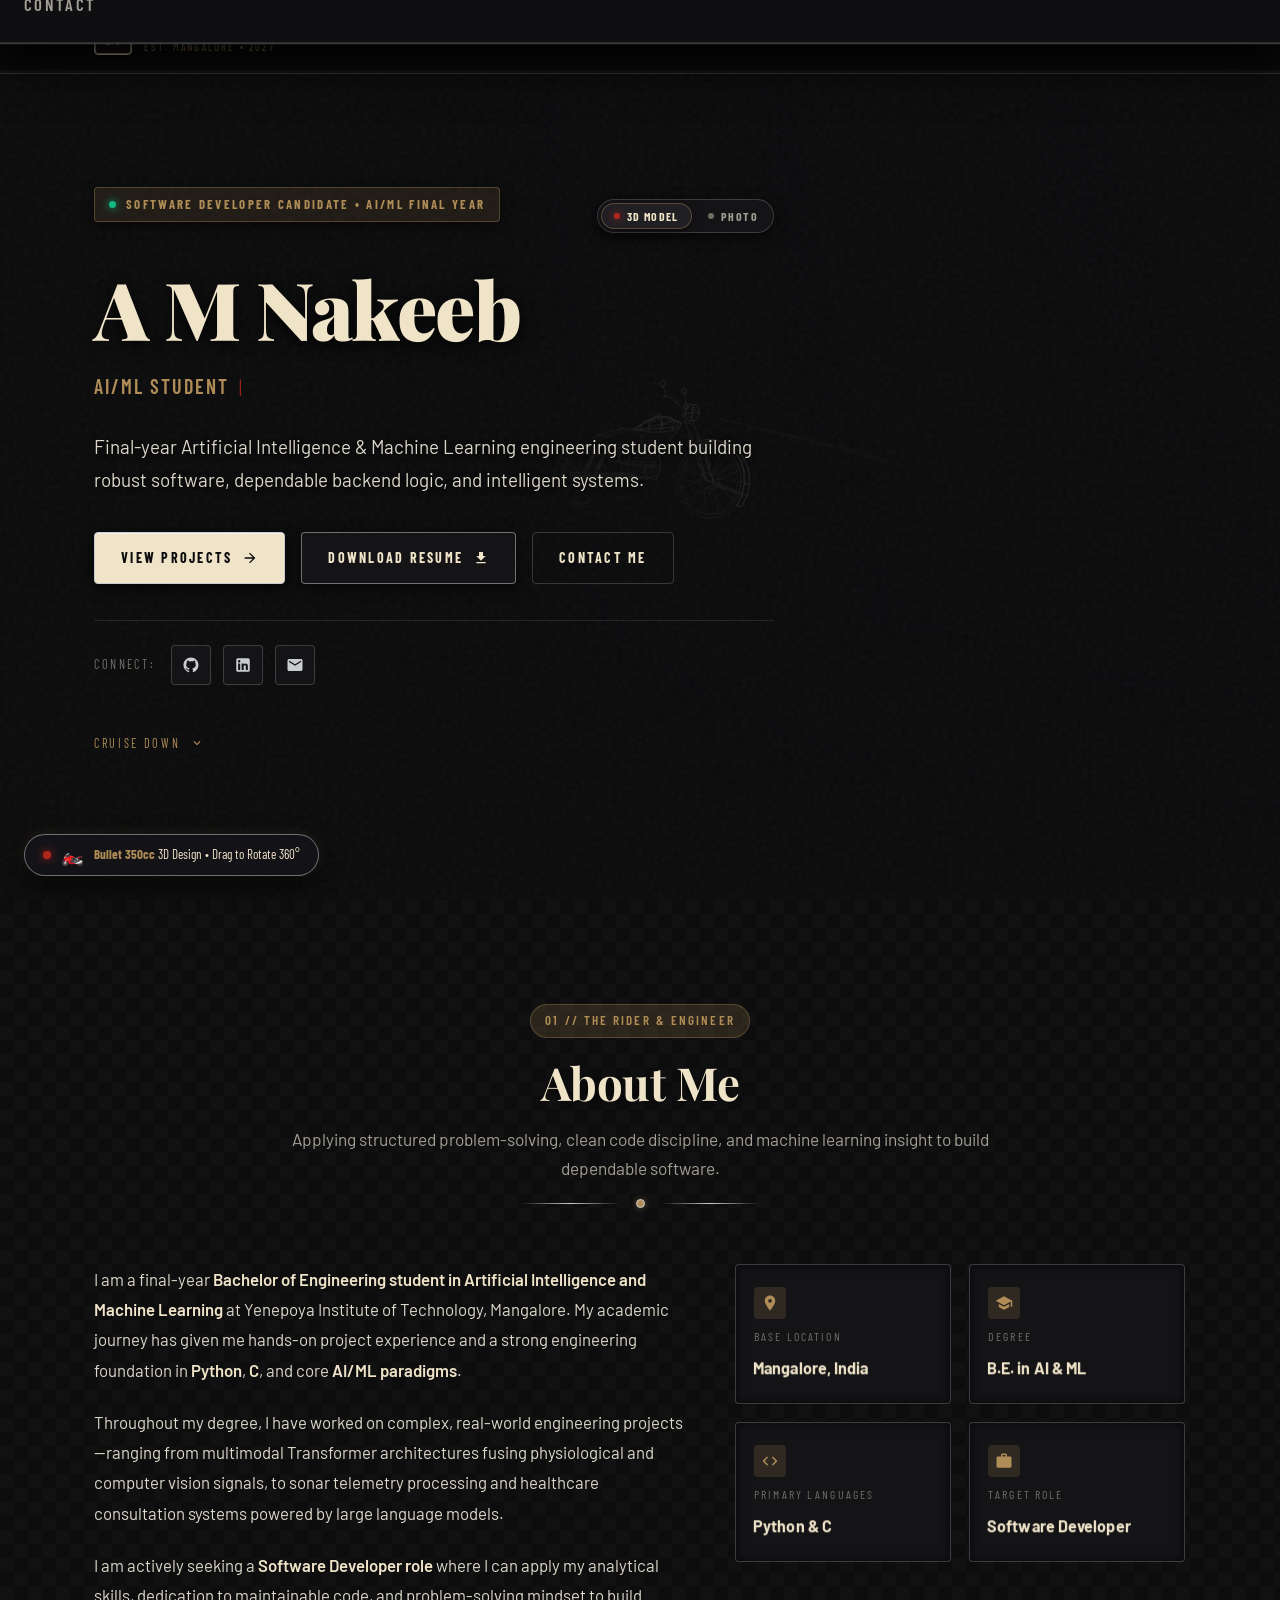
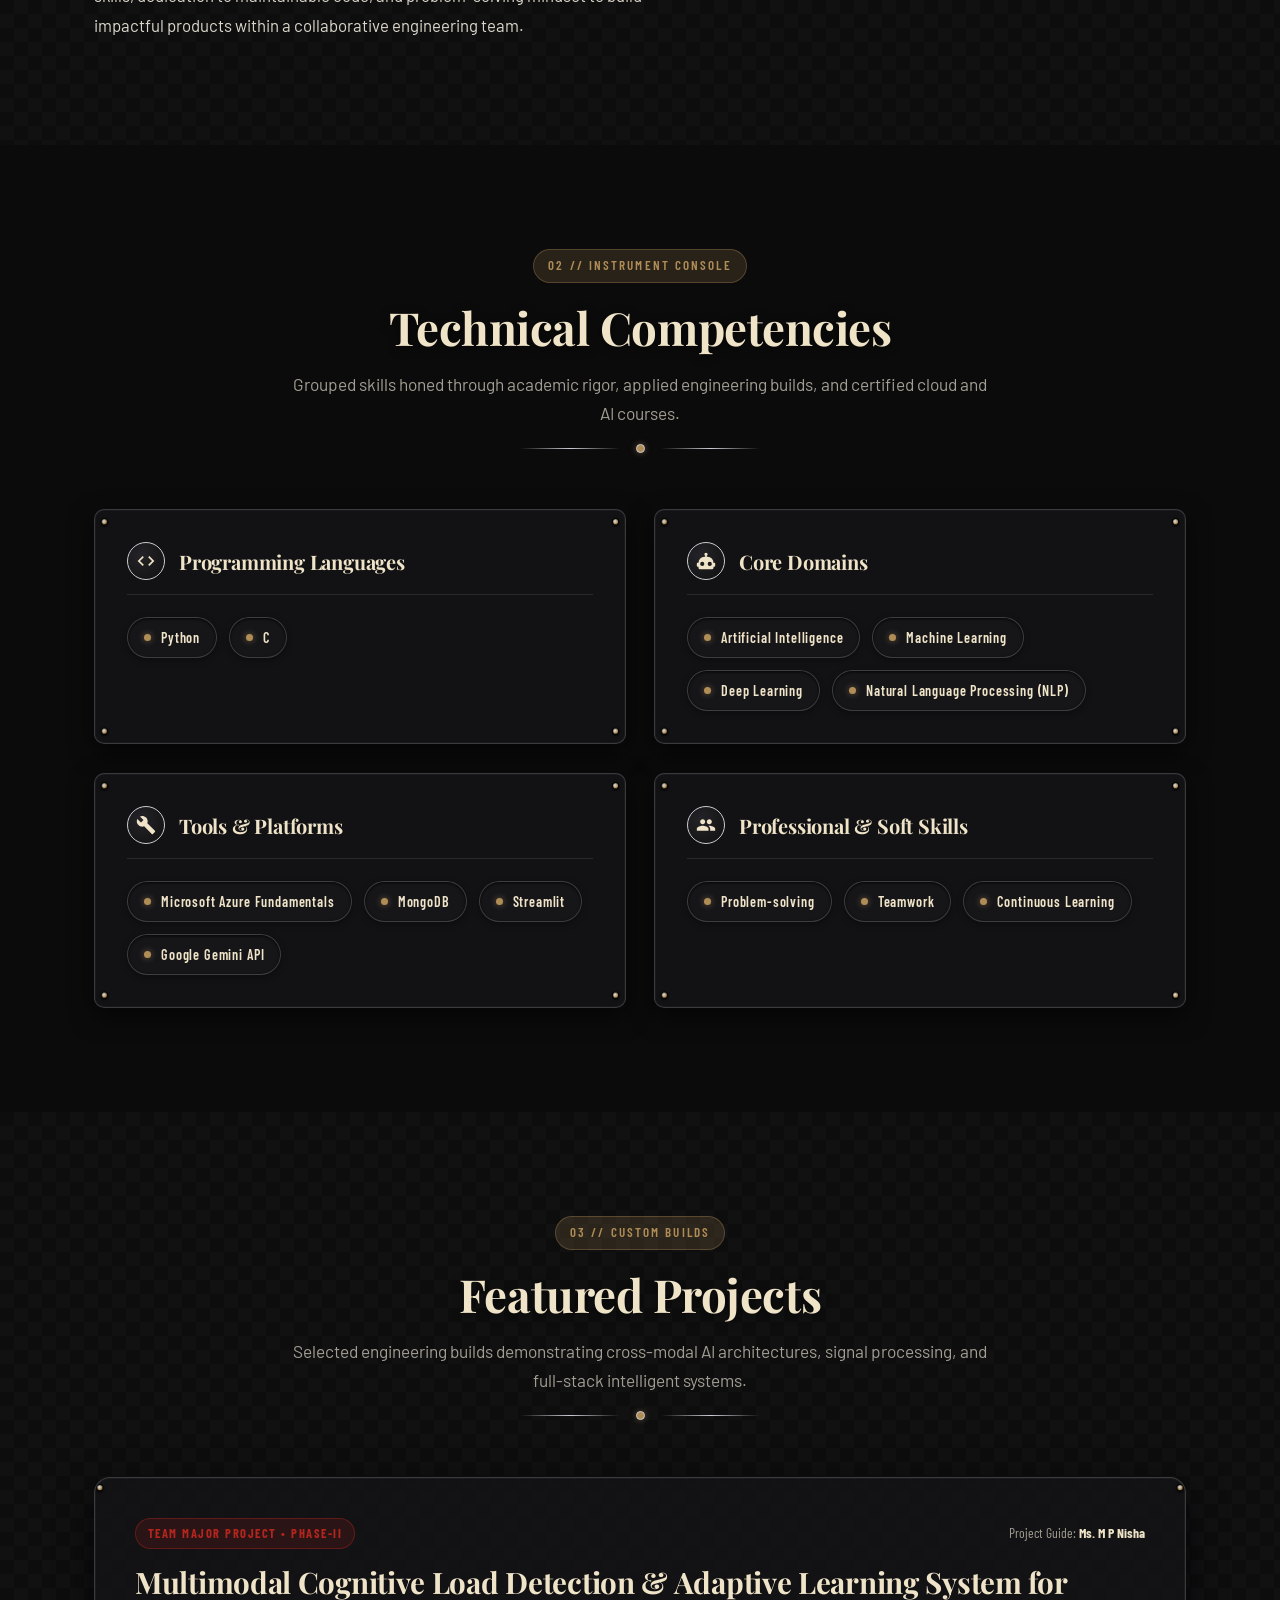
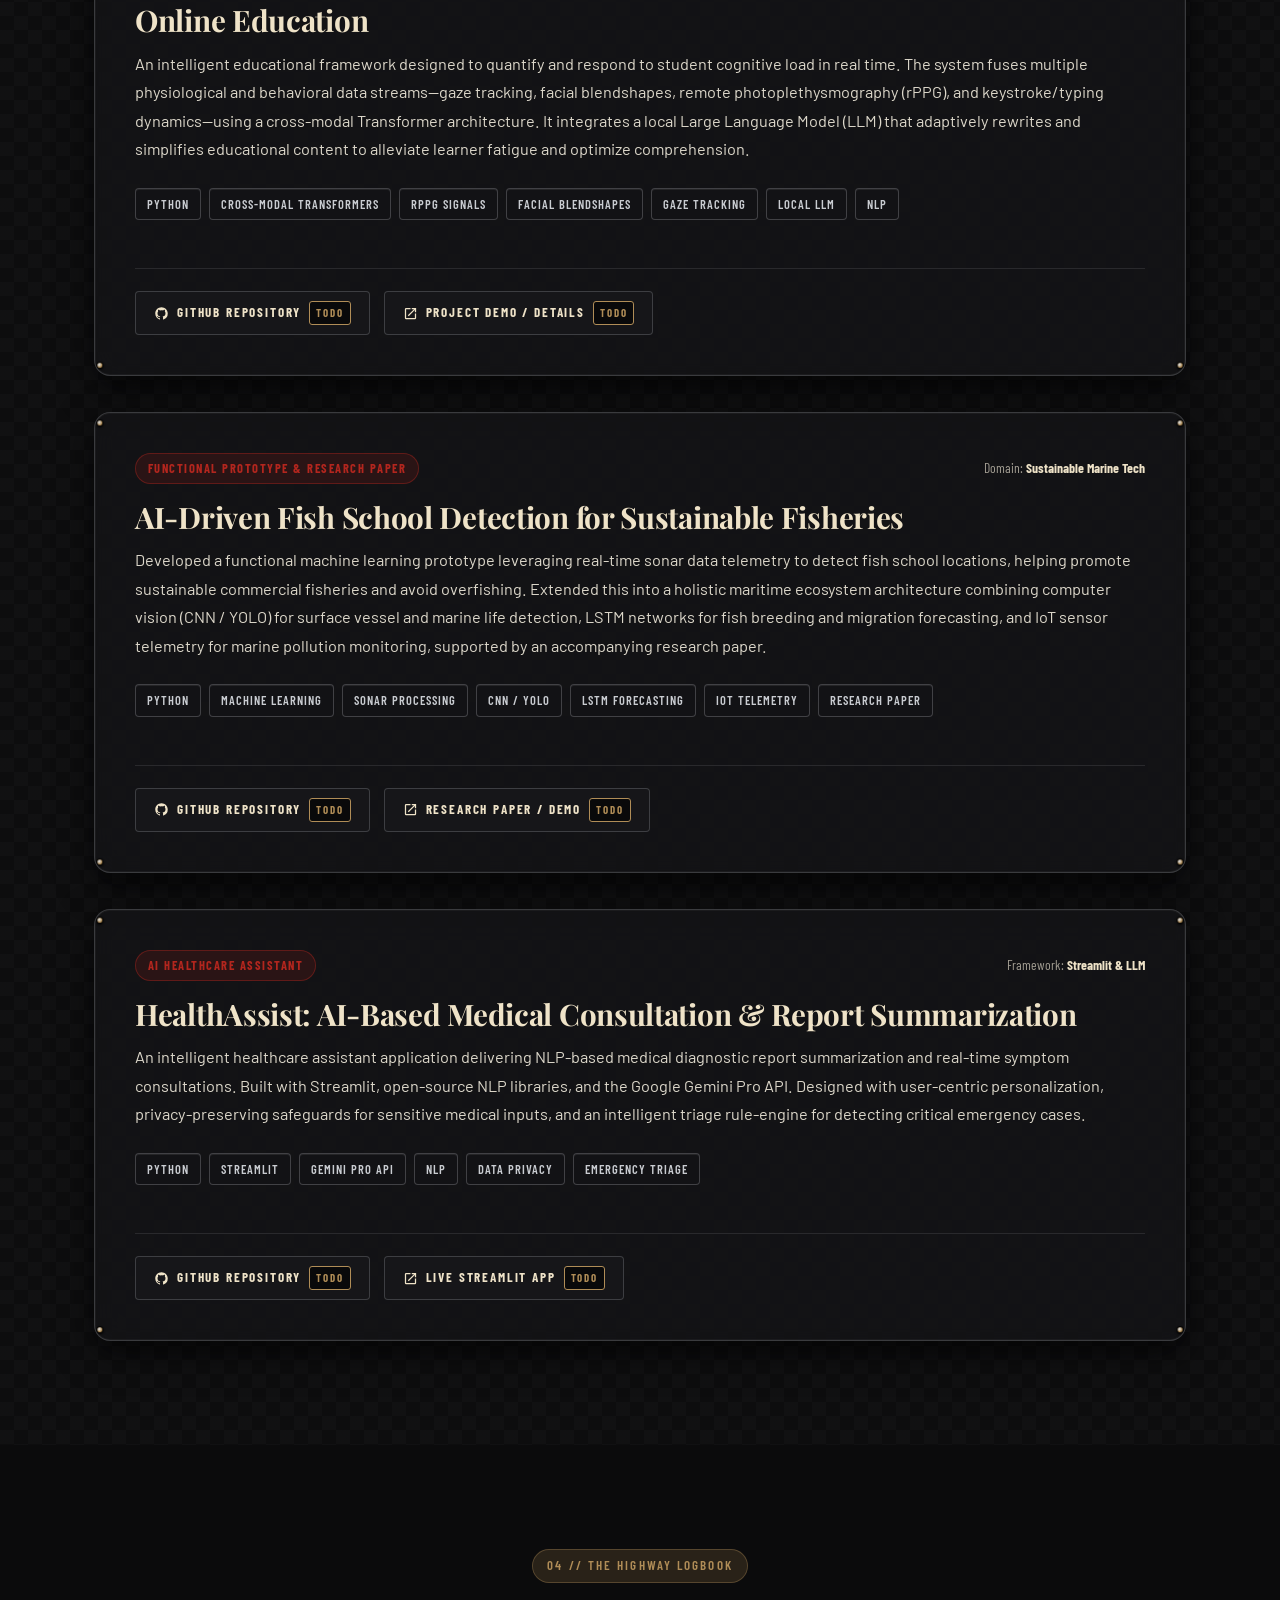
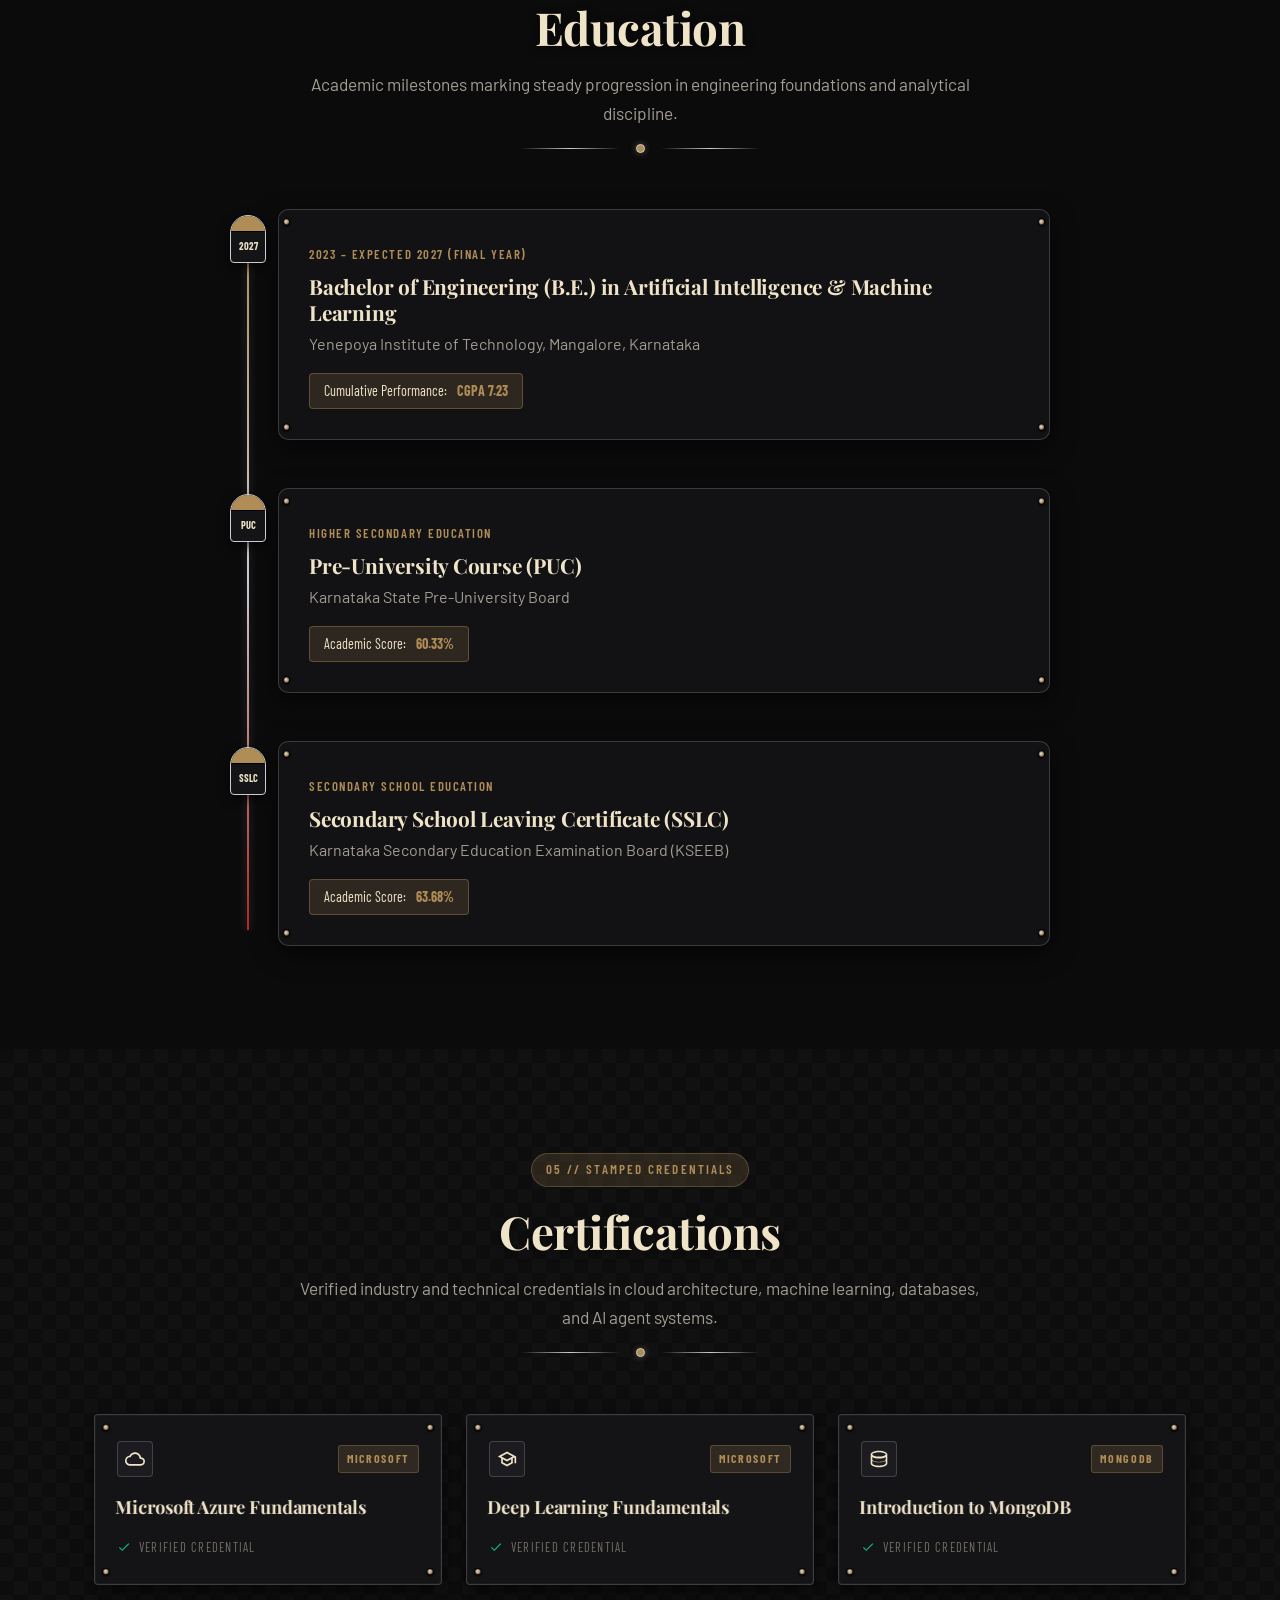
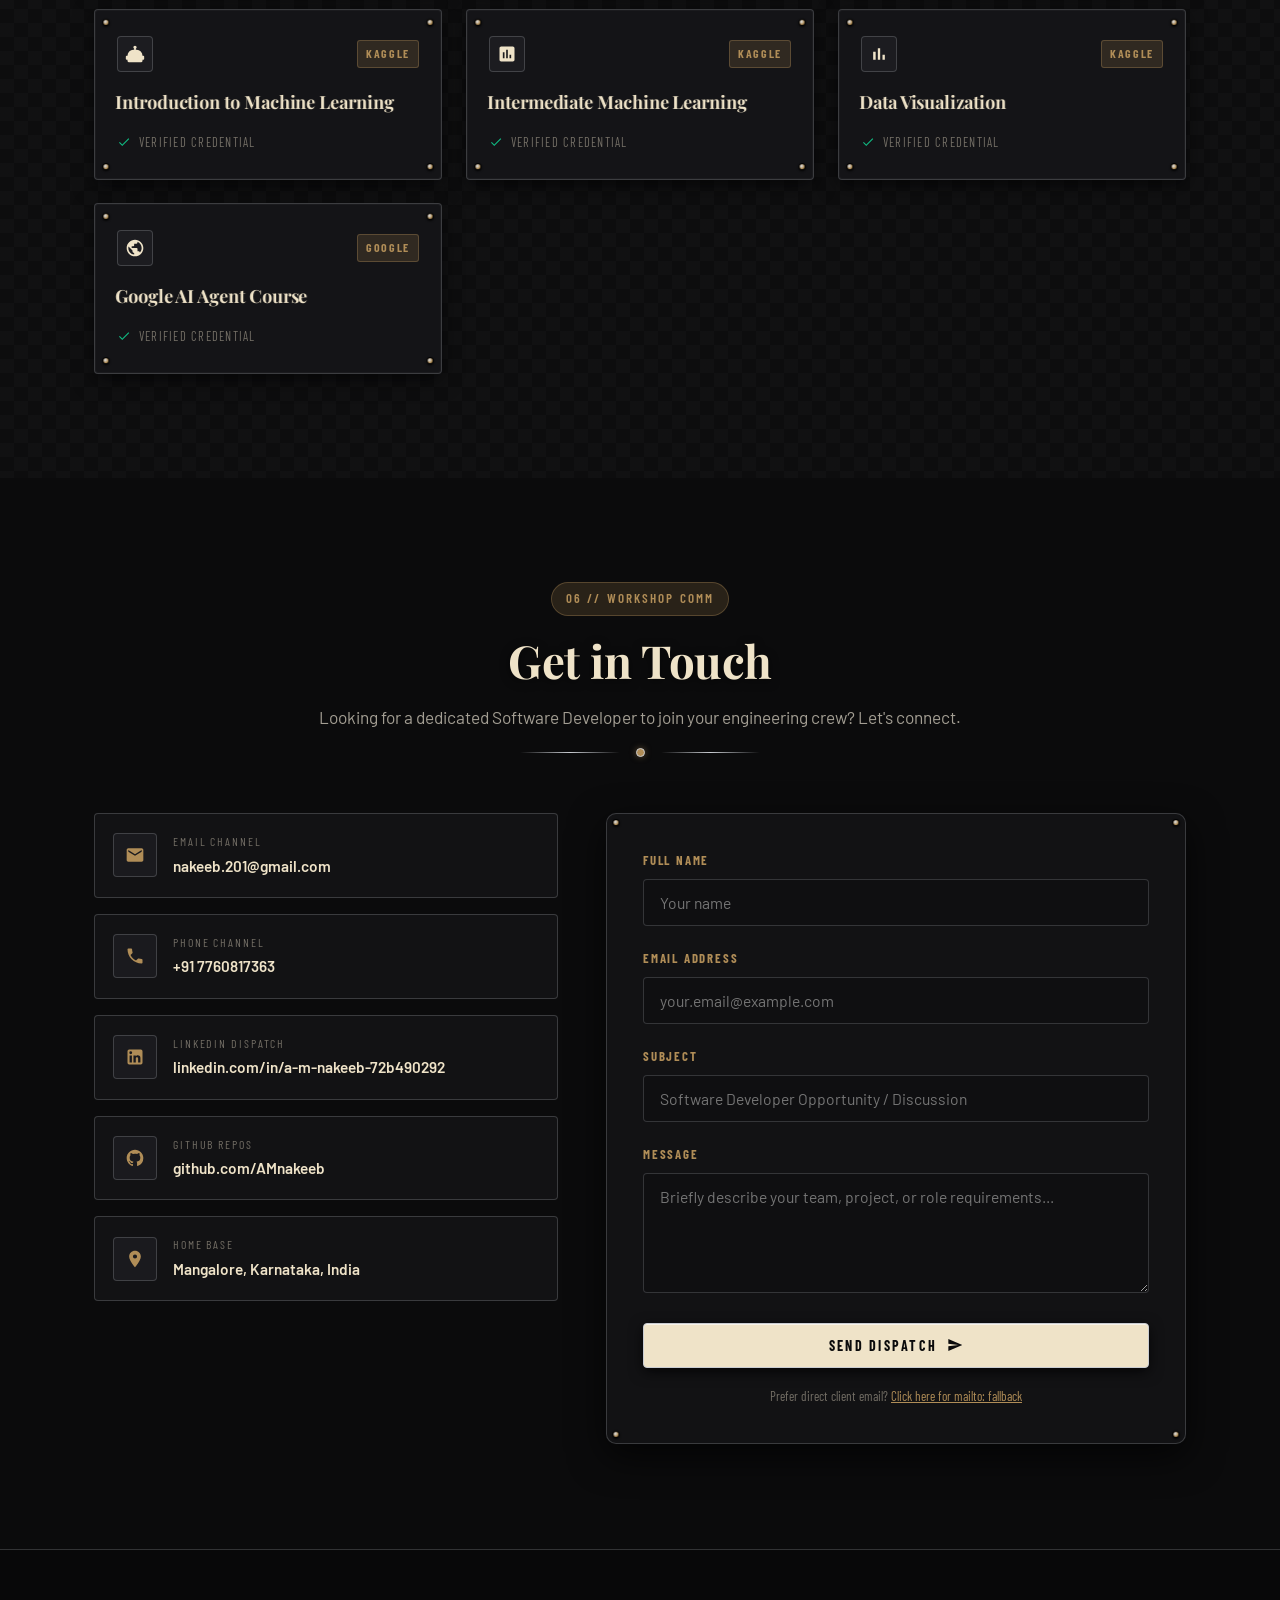
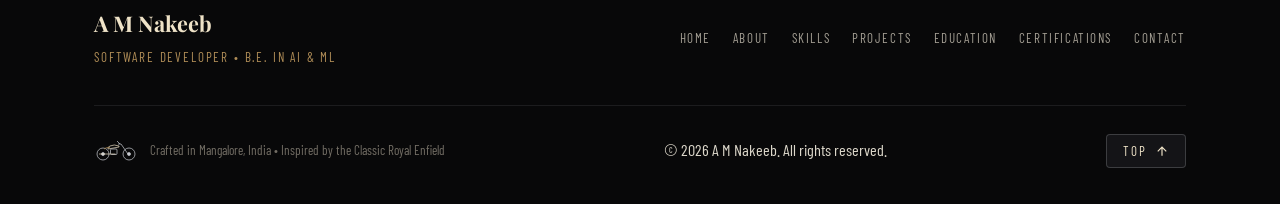
==== index.html @ db9f10d9 "Add portfolio files" ====
<!DOCTYPE html>
<html lang="en">
<head>
  <meta charset="UTF-8">
  <meta name="viewport" content="width=device-width, initial-scale=1.0">
  
  <!-- Primary Meta Tags -->
  <title>A M Nakeeb | Software Developer &amp; AI/ML Engineer</title>
  <meta name="title" content="A M Nakeeb | Software Developer &amp; AI/ML Engineer">
  <meta name="description" content="Portfolio of A M Nakeeb, final-year B.E. student in Artificial Intelligence and Machine Learning at Yenepoya Institute of Technology, Mangalore. Strong foundation in Python, C, and applied AI/ML architectures, seeking a Software Developer role.">
  <meta name="keywords" content="A M Nakeeb, Software Developer, AI/ML Engineer, Python, C, Machine Learning, Deep Learning, NLP, Yenepoya Institute of Technology, Mangalore, Royal Enfield Bullet 350">
  <meta name="author" content="A M Nakeeb">
  <meta name="theme-color" content="#0b0b0c">
  <meta name="robots" content="index, follow">

  <!-- Open Graph / Facebook -->
  <meta property="og:type" content="website">
  <meta property="og:url" content="https://amnakeeb.github.io/">
  <meta property="og:title" content="A M Nakeeb | Software Developer &amp; AI/ML Engineer">
  <meta property="og:description" content="Final-year B.E. student in AI &amp; ML at Yenepoya Institute of Technology, Mangalore. Seeking Software Developer roles.">
  <meta property="og:image" content="assets/bike.jpg">

  <!-- Twitter -->
  <meta property="twitter:card" content="summary_large_image">
  <meta property="twitter:url" content="https://amnakeeb.github.io/">
  <meta property="twitter:title" content="A M Nakeeb | Software Developer &amp; AI/ML Engineer">
  <meta property="twitter:description" content="Final-year B.E. student in AI &amp; ML seeking Software Developer roles. Proficient in Python, C, and applied AI/ML architectures.">
  <meta property="twitter:image" content="assets/bike.jpg">

  <!-- Favicon -->
  <link rel="icon" type="image/svg+xml" href="assets/favicon.svg">

  <!-- Google Fonts: Playfair Display, Barlow & Barlow Condensed -->
  <link rel="preconnect" href="https://fonts.googleapis.com">
  <link rel="preconnect" href="https://fonts.gstatic.com" crossorigin>
  <link href="https://fonts.googleapis.com/css2?family=Barlow+Condensed:wght@500;600;700&family=Barlow:ital,wght@0,400;0,500;0,600;0,700;1,400&family=Playfair+Display:ital,wght@0,600;0,700;0,900;1,600;1,700&display=swap" rel="stylesheet">

  <!-- Stylesheet -->
  <link rel="stylesheet" href="css/style.css">
</head>
<body>
  <!-- Accessibility Skip Link -->
  <a href="#main-content" class="skip-link">Skip to main content</a>

  <!-- Persistent Interactive 3D Background Canvas -->
  <canvas id="bg-3d-canvas" class="bg-3d-canvas" aria-hidden="true"></canvas>

  <!-- ==========================================================================
       Speedometer "Engine Start" Intro Loader
       ========================================================================== -->
  <div id="engine-loader" class="engine-loader" role="status" aria-label="Starting portfolio ignition">
    <div class="speedo-dial">
      <div class="speedo-ticks"></div>
      <div class="speedo-numbers">
        <span>0</span>
        <span>70</span>
        <span>140</span>
      </div>
      <div class="speedo-needle"></div>
      <div class="speedo-cap"></div>
    </div>

    <div class="odometer-box">
      <span class="odometer-digit">0</span>
      <span class="odometer-digit">0</span>
      <span class="odometer-digit">0</span>
      <span class="odometer-digit">3</span>
      <span class="odometer-digit">5</span>
      <span class="odometer-digit">0</span>
    </div>

    <span class="loader-status">IGNITION &bull; BULLET 350</span>
  </div>

  <!-- ==========================================================================
       Header & Navigation Bar (Cast Metal & Chrome)
       ========================================================================== -->
  <header class="header" role="banner">
    <div class="container header-container">
      <a href="#hero" class="logo" aria-label="A M Nakeeb Home">
        <div class="logo-crest">N</div>
        <div class="logo-text">
          <span class="logo-name">A M Nakeeb</span>
          <span class="logo-sub">EST. MANGALORE &bull; 2027</span>
        </div>
      </a>

      <!-- Desktop Navigation Links -->
      <nav class="nav-desktop" aria-label="Primary navigation">
        <ul class="nav-links">
          <li><a href="#about" class="nav-link">About</a></li>
          <li><a href="#skills" class="nav-link">Skills</a></li>
          <li><a href="#projects" class="nav-link">Projects</a></li>
          <li><a href="#education" class="nav-link">Education</a></li>
          <li><a href="#certifications" class="nav-link">Certifications</a></li>
          <li><a href="#contact" class="nav-link">Contact</a></li>
        </ul>
      </nav>

      <!-- Mobile Navigation Toggle -->
      <button id="mobile-toggle" class="mobile-toggle" aria-label="Toggle navigation menu" aria-expanded="false">
        <svg viewBox="0 0 24 24" aria-hidden="true">
          <path d="M3 18h18v-2H3v2zm0-5h18v-2H3v2zm0-7v2h18V6H3z"/>
        </svg>
      </button>
    </div>

    <!-- Odometer / Fuel Gauge Scroll Progress Line -->
    <div class="fuel-gauge-container" aria-hidden="true">
      <div id="fuel-gauge-bar" class="fuel-gauge-bar"></div>
    </div>

    <!-- Mobile Navigation Drawer -->
    <div id="mobile-nav" class="mobile-nav" aria-label="Mobile navigation">
      <ul class="nav-links">
        <li><a href="#about" class="nav-link">About</a></li>
        <li><a href="#skills" class="nav-link">Skills</a></li>
        <li><a href="#projects" class="nav-link">Projects</a></li>
        <li><a href="#education" class="nav-link">Education</a></li>
        <li><a href="#certifications" class="nav-link">Certifications</a></li>
        <li><a href="#contact" class="nav-link">Contact</a></li>
      </ul>
    </div>
  </header>

  <!-- ==========================================================================
       Main Content
       ========================================================================== -->
  <main id="main-content">
    
    <!-- Hero Section (Featuring bike.jpg with Ken Burns & Dark Garage Vignette) -->
    <section id="hero" class="hero">
      <div class="hero-bg-container">
        <img src="assets/bike.jpg" alt="A M Nakeeb's Classic Royal Enfield Motorcycle" class="hero-bike-img" fetchpriority="high">
        <div class="hero-overlay"></div>
        <div class="film-grain"></div>
      </div>

      <div class="container">
        <div class="hero-content">
          <div class="hero-top-row">
            <div class="hero-badge-tag">
              <span class="hero-status-pip"></span>
              <span>Software Developer Candidate &bull; AI/ML Final Year</span>
            </div>

            <!-- 3D Design vs Photo Backdrop Switcher -->
            <div class="hero-view-toggle" role="group" aria-label="Background Design Mode">
              <button type="button" id="btn-toggle-3d" class="view-toggle-btn active" title="Interactive 3D Motorcycle Design">
                <span class="btn-dot"></span>
                <span>3D Model</span>
              </button>
              <button type="button" id="btn-toggle-photo" class="view-toggle-btn" title="View Garage Photograph">
                <span class="btn-dot"></span>
                <span>Photo</span>
              </button>
            </div>
          </div>

          <h1 class="hero-title">A M Nakeeb</h1>

          <div class="hero-tagline-wrapper" aria-label="Tagline">
            <span id="typed-text" class="typed-text"></span>
            <span class="typed-cursor" aria-hidden="true">|</span>
          </div>

          <p class="hero-intro">
            Final-year Artificial Intelligence &amp; Machine Learning engineering student building robust software, dependable backend logic, and intelligent systems.
          </p>

          <div class="btn-group">
            <a href="#projects" class="btn btn-badge-primary">
              <span>View Projects</span>
              <svg viewBox="0 0 24 24" aria-hidden="true">
                <path d="M12 4l-1.41 1.41L16.17 11H4v2h12.17l-5.58 5.59L12 20l8-8z"/>
              </svg>
            </a>

            <a href="assets/Resume.pdf" class="btn btn-badge-secondary" download="A_M_Nakeeb_Resume.pdf" target="_blank" rel="noopener noreferrer">
              <span>Download Resume</span>
              <svg viewBox="0 0 24 24" aria-hidden="true">
                <path d="M19 9h-4V3H9v6H5l7 7 7-7zM5 18v2h14v-2H5z"/>
              </svg>
            </a>

            <a href="#contact" class="btn btn-badge-ghost">
              <span>Contact Me</span>
            </a>
          </div>

          <div class="hero-socials">
            <span class="hero-socials-label">Connect:</span>
            <div class="social-links">
              <a href="https://github.com/AMnakeeb" class="social-icon-btn" target="_blank" rel="noopener noreferrer" aria-label="GitHub Profile">
                <svg viewBox="0 0 24 24" aria-hidden="true">
                  <path d="M12 2C6.477 2 2 6.484 2 12.017c0 4.425 2.865 8.18 6.839 9.504.5.092.682-.217.682-.483 0-.237-.008-.868-.013-1.703-2.782.605-3.369-1.343-3.369-1.343-.454-1.158-1.11-1.466-1.11-1.466-.908-.62.069-.608.069-.608 1.003.07 1.53 1.032 1.53 1.032.892 1.53 2.341 1.088 2.91.832.092-.647.35-1.088.636-1.338-2.22-.253-4.555-1.113-4.555-4.951 0-1.093.39-1.988 1.029-2.688-.103-.253-.446-1.272.098-2.65 0 0 .84-.27 2.75 1.026A9.564 9.564 0 0112 6.844c.85.004 1.705.115 2.504.337 1.909-1.296 2.747-1.027 2.747-1.027.546 1.379.202 2.398.1 2.651.64.7 1.028 1.595 1.028 2.688 0 3.848-2.339 4.695-4.566 4.943.359.309.678.92.678 1.855 0 1.338-.012 2.419-.012 2.747 0 .268.18.58.688.482A10.019 10.019 0 0022 12.017C22 6.484 17.522 2 12 2z"/>
                </svg>
              </a>

              <a href="https://linkedin.com/in/a-m-nakeeb-72b490292" class="social-icon-btn" target="_blank" rel="noopener noreferrer" aria-label="LinkedIn Profile">
                <svg viewBox="0 0 24 24" aria-hidden="true">
                  <path d="M19 3a2 2 0 0 1 2 2v14a2 2 0 0 1-2 2H5a2 2 0 0 1-2-2V5a2 2 0 0 1 2-2h14m-.5 15.5v-5.3a3.26 3.26 0 0 0-3.26-3.26c-.85 0-1.84.52-2.28 1.3v-1.11h-2.79v8.37h2.79v-4.93c0-.77.62-1.4 1.39-1.4a1.4 1.4 0 0 1 1.4 1.4v4.93h2.75M6.88 8.56a1.68 1.68 0 0 0 1.68-1.68c0-.93-.75-1.69-1.68-1.69a1.69 1.69 0 0 0-1.69 1.69c0 .93.76 1.68 1.69 1.68m1.39 9.94v-8.37H5.5v8.37h2.77z"/>
                </svg>
              </a>

              <a href="mailto:nakeeb.201@gmail.com" class="social-icon-btn" aria-label="Send Direct Email">
                <svg viewBox="0 0 24 24" aria-hidden="true">
                  <path d="M20 4H4c-1.1 0-1.99.9-1.99 2L2 18c0 1.1.9 2 2 2h16c1.1 0 2-.9 2-2V6c0-1.1-.9-2-2-2zm0 4l-8 5-8-5V6l8 5 8-5v2z"/>
                </svg>
              </a>
            </div>
          </div>

          <a href="#about" class="hero-scroll-indicator" aria-label="Scroll to About Section">
            <span>Cruise Down</span>
            <svg viewBox="0 0 24 24" aria-hidden="true">
              <path d="M7.41 8.59L12 13.17l4.59-4.58L18 10l-6 6-6-6 1.41-1.41z"/>
            </svg>
          </a>
        </div>
      </div>
    </section>

    <!-- ==========================================================================
         About Section (Cast Metal Plate Styling)
         ========================================================================== -->
    <section id="about" class="section section-alt">
      <div class="container">
        <div class="section-header reveal">
          <span class="section-tag">01 // The Rider &amp; Engineer</span>
          <h2 class="section-title">About Me</h2>
          <p class="section-description">
            Applying structured problem-solving, clean code discipline, and machine learning insight to build dependable software.
          </p>
          <div class="section-divider" aria-hidden="true">
            <span class="divider-line"></span>
            <span class="divider-medallion"></span>
            <span class="divider-line"></span>
          </div>
        </div>

        <div class="about-grid">
          <div class="about-text reveal delay-1">
            <p>
              I am a final-year <strong>Bachelor of Engineering student in Artificial Intelligence and Machine Learning</strong> at Yenepoya Institute of Technology, Mangalore. My academic journey has given me hands-on project experience and a strong engineering foundation in <strong>Python</strong>, <strong>C</strong>, and core <strong>AI/ML paradigms</strong>.
            </p>
            <p>
              Throughout my degree, I have worked on complex, real-world engineering projects—ranging from multimodal Transformer architectures fusing physiological and computer vision signals, to sonar telemetry processing and healthcare consultation systems powered by large language models.
            </p>
            <p>
              I am actively seeking a <strong>Software Developer role</strong> where I can apply my analytical skills, dedication to maintainable code, and problem-solving mindset to build impactful products within a collaborative engineering team.
            </p>
          </div>

          <div class="about-cards-grid reveal delay-2">
            <div class="info-plate">
              <div class="info-plate-icon">
                <svg viewBox="0 0 24 24" aria-hidden="true">
                  <path d="M12 2C8.13 2 5 5.13 5 9c0 5.25 7 13 7 13s7-7.75 7-13c0-3.87-3.13-7-7-7zm0 9.5a2.5 2.5 0 0 1 0-5 2.5 2.5 0 0 1 0 5z"/>
                </svg>
              </div>
              <span class="info-plate-label">Base Location</span>
              <span class="info-plate-value">Mangalore, India</span>
            </div>

            <div class="info-plate">
              <div class="info-plate-icon">
                <svg viewBox="0 0 24 24" aria-hidden="true">
                  <path d="M5 13.18v4L12 21l7-3.82v-4L12 17l-7-3.82zM12 3L1 9l11 6 9-4.91V17h2V9L12 3z"/>
                </svg>
              </div>
              <span class="info-plate-label">Degree</span>
              <span class="info-plate-value">B.E. in AI &amp; ML</span>
            </div>

            <div class="info-plate">
              <div class="info-plate-icon">
                <svg viewBox="0 0 24 24" aria-hidden="true">
                  <path d="M9.4 16.6L4.8 12l4.6-4.6L8 6l-6 6 6 6 1.4-1.4zm5.2 0l4.6-4.6-4.6-4.6L16 6l6 6-6 6-1.4-1.4z"/>
                </svg>
              </div>
              <span class="info-plate-label">Primary Languages</span>
              <span class="info-plate-value">Python &amp; C</span>
            </div>

            <div class="info-plate">
              <div class="info-plate-icon">
                <svg viewBox="0 0 24 24" aria-hidden="true">
                  <path d="M20 6h-4V4c0-1.11-.89-2-2-2h-4c-1.11 0-2 .89-2 2v2H4c-1.11 0-1.99.89-1.99 2L2 19c0 1.11.89 2 2 2h16c1.11 0 2-.89 2-2V8c0-1.11-.89-2-2-2zm-6 0h-4V4h4v2z"/>
                </svg>
              </div>
              <span class="info-plate-label">Target Role</span>
              <span class="info-plate-value">Software Developer</span>
            </div>
          </div>
        </div>
      </div>
    </section>

    <!-- ==========================================================================
         Skills Section (Gauge / Dial-Inspired Console Badges)
         ========================================================================== -->
    <section id="skills" class="section">
      <div class="container">
        <div class="section-header reveal">
          <span class="section-tag">02 // Instrument Console</span>
          <h2 class="section-title">Technical Competencies</h2>
          <p class="section-description">
            Grouped skills honed through academic rigor, applied engineering builds, and certified cloud and AI courses.
          </p>
          <div class="section-divider" aria-hidden="true">
            <span class="divider-line"></span>
            <span class="divider-medallion"></span>
            <span class="divider-line"></span>
          </div>
        </div>

        <div class="skills-grid">
          <!-- Console 1: Languages -->
          <div class="skill-console-card tank-badge-card reveal delay-1">
            <span class="rivet rivet-tl"></span><span class="rivet rivet-tr"></span>
            <span class="rivet rivet-bl"></span><span class="rivet rivet-br"></span>

            <div class="skill-console-header">
              <div class="skill-console-icon">
                <svg viewBox="0 0 24 24" aria-hidden="true">
                  <path d="M9.4 16.6L4.8 12l4.6-4.6L8 6l-6 6 6 6 1.4-1.4zm5.2 0l4.6-4.6-4.6-4.6L16 6l6 6-6 6-1.4-1.4z"/>
                </svg>
              </div>
              <h3 class="skill-console-title">Programming Languages</h3>
            </div>
            <div class="skill-dials">
              <span class="skill-dial">
                <span class="dial-pip"></span>
                Python
              </span>
              <span class="skill-dial">
                <span class="dial-pip"></span>
                C
              </span>
            </div>
          </div>

          <!-- Console 2: Domains -->
          <div class="skill-console-card tank-badge-card reveal delay-2">
            <span class="rivet rivet-tl"></span><span class="rivet rivet-tr"></span>
            <span class="rivet rivet-bl"></span><span class="rivet rivet-br"></span>

            <div class="skill-console-header">
              <div class="skill-console-icon">
                <svg viewBox="0 0 24 24" aria-hidden="true">
                  <path d="M12 2a2 2 0 0 1 2 2c0 .74-.4 1.39-1 1.73V7h1a7 7 0 0 1 7 7h1a1 1 0 0 1 1 1v3a1 1 0 0 1-1 1h-1v1a2 2 0 0 1-2 2H5a2 2 0 0 1-2-2v-1H2a1 1 0 0 1-1-1v-3a1 1 0 0 1 1-1h1a7 7 0 0 1 7-7h1V5.73c-.6-.34-1-.99-1-1.73a2 2 0 0 1 2-2M7.5 13A2.5 2.5 0 0 0 5 15.5a2.5 2.5 0 0 0 2.5 2.5 2.5 2.5 0 0 0 2.5-2.5A2.5 2.5 0 0 0 7.5 13m9 0a2.5 2.5 0 0 0-2.5 2.5 2.5 2.5 0 0 0 2.5 2.5 2.5 2.5 0 0 0 2.5-2.5 2.5 2.5 0 0 0-2.5-2.5z"/>
                </svg>
              </div>
              <h3 class="skill-console-title">Core Domains</h3>
            </div>
            <div class="skill-dials">
              <span class="skill-dial">
                <span class="dial-pip"></span>
                Artificial Intelligence
              </span>
              <span class="skill-dial">
                <span class="dial-pip"></span>
                Machine Learning
              </span>
              <span class="skill-dial">
                <span class="dial-pip"></span>
                Deep Learning
              </span>
              <span class="skill-dial">
                <span class="dial-pip"></span>
                Natural Language Processing (NLP)
              </span>
            </div>
          </div>

          <!-- Console 3: Tools & Platforms -->
          <div class="skill-console-card tank-badge-card reveal delay-3">
            <span class="rivet rivet-tl"></span><span class="rivet rivet-tr"></span>
            <span class="rivet rivet-bl"></span><span class="rivet rivet-br"></span>

            <div class="skill-console-header">
              <div class="skill-console-icon">
                <svg viewBox="0 0 24 24" aria-hidden="true">
                  <path d="M22.7 19l-9.1-9.1c.9-2.3.4-5-1.5-6.9-2-2-5-2.4-7.4-1.3L9 6 6 9 1.6 4.7C.4 7.1.9 10.1 2.9 12.1c1.9 1.9 4.6 2.4 6.9 1.5l9.1 9.1c.4.4 1 .4 1.4 0l2.3-2.3c.5-.4.5-1.1.1-1.4z"/>
                </svg>
              </div>
              <h3 class="skill-console-title">Tools &amp; Platforms</h3>
            </div>
            <div class="skill-dials">
              <span class="skill-dial">
                <span class="dial-pip"></span>
                Microsoft Azure Fundamentals
              </span>
              <span class="skill-dial">
                <span class="dial-pip"></span>
                MongoDB
              </span>
              <span class="skill-dial">
                <span class="dial-pip"></span>
                Streamlit
              </span>
              <span class="skill-dial">
                <span class="dial-pip"></span>
                Google Gemini API
              </span>
            </div>
          </div>

          <!-- Console 4: Soft Skills -->
          <div class="skill-console-card tank-badge-card reveal delay-4">
            <span class="rivet rivet-tl"></span><span class="rivet rivet-tr"></span>
            <span class="rivet rivet-bl"></span><span class="rivet rivet-br"></span>

            <div class="skill-console-header">
              <div class="skill-console-icon">
                <svg viewBox="0 0 24 24" aria-hidden="true">
                  <path d="M16 11c1.66 0 2.99-1.34 2.99-3S17.66 5 16 5c-1.66 0-3 1.34-3 3s1.34 3 3 3zm-8 0c1.66 0 2.99-1.34 2.99-3S9.66 5 8 5C6.34 5 5 6.34 5 8s1.34 3 3 3zm0 2c-2.33 0-7 1.17-7 3.5V19h14v-2.5c0-2.33-4.67-3.5-7-3.5zm8 0c-.29 0-.62.02-.97.05 1.16.84 1.97 1.97 1.97 3.45V19h6v-2.5c0-2.33-4.67-3.5-7-3.5z"/>
                </svg>
              </div>
              <h3 class="skill-console-title">Professional &amp; Soft Skills</h3>
            </div>
            <div class="skill-dials">
              <span class="skill-dial">
                <span class="dial-pip"></span>
                Problem-solving
              </span>
              <span class="skill-dial">
                <span class="dial-pip"></span>
                Teamwork
              </span>
              <span class="skill-dial">
                <span class="dial-pip"></span>
                Continuous Learning
              </span>
            </div>
          </div>
        </div>
      </div>
    </section>

    <!-- ==========================================================================
         Projects Section (Tank Badge Styled Builds)
         ========================================================================== -->
    <section id="projects" class="section section-alt">
      <div class="container">
        <div class="section-header reveal">
          <span class="section-tag">03 // Custom Builds</span>
          <h2 class="section-title">Featured Projects</h2>
          <p class="section-description">
            Selected engineering builds demonstrating cross-modal AI architectures, signal processing, and full-stack intelligent systems.
          </p>
          <div class="section-divider" aria-hidden="true">
            <span class="divider-line"></span>
            <span class="divider-medallion"></span>
            <span class="divider-line"></span>
          </div>
        </div>

        <div class="projects-grid">
          <!-- Project 1 -->
          <article class="project-badge-card tank-badge-card reveal delay-1">
            <span class="rivet rivet-tl"></span><span class="rivet rivet-tr"></span>
            <span class="rivet rivet-bl"></span><span class="rivet rivet-br"></span>

            <div class="project-card-main">
              <div class="project-meta-top">
                <span class="project-category-badge">Team Major Project &bull; Phase-II</span>
                <span class="project-guide">Project Guide: <strong>Ms. M P Nisha</strong></span>
              </div>

              <h3 class="project-title">
                Multimodal Cognitive Load Detection &amp; Adaptive Learning System for Online Education
              </h3>

              <p class="project-description">
                An intelligent educational framework designed to quantify and respond to student cognitive load in real time. The system fuses multiple physiological and behavioral data streams—gaze tracking, facial blendshapes, remote photoplethysmography (rPPG), and keystroke/typing dynamics—using a cross-modal Transformer architecture. It integrates a local Large Language Model (LLM) that adaptively rewrites and simplifies educational content to alleviate learner fatigue and optimize comprehension.
              </p>

              <div class="project-metal-plates" aria-label="Technologies used">
                <span class="metal-plate">Python</span>
                <span class="metal-plate">Cross-Modal Transformers</span>
                <span class="metal-plate">rPPG Signals</span>
                <span class="metal-plate">Facial Blendshapes</span>
                <span class="metal-plate">Gaze Tracking</span>
                <span class="metal-plate">Local LLM</span>
                <span class="metal-plate">NLP</span>
              </div>
            </div>

            <div class="project-actions">
              <a href="#" class="action-link" data-placeholder="TODO: add GitHub link" aria-label="View Project Source on GitHub">
                <svg viewBox="0 0 24 24" aria-hidden="true">
                  <path d="M12 2C6.477 2 2 6.484 2 12.017c0 4.425 2.865 8.18 6.839 9.504.5.092.682-.217.682-.483 0-.237-.008-.868-.013-1.703-2.782.605-3.369-1.343-3.369-1.343-.454-1.158-1.11-1.466-1.11-1.466-.908-.62.069-.608.069-.608 1.003.07 1.53 1.032 1.53 1.032.892 1.53 2.341 1.088 2.91.832.092-.647.35-1.088.636-1.338-2.22-.253-4.555-1.113-4.555-4.951 0-1.093.39-1.988 1.029-2.688-.103-.253-.446-1.272.098-2.65 0 0 .84-.27 2.75 1.026A9.564 9.564 0 0112 6.844c.85.004 1.705.115 2.504.337 1.909-1.296 2.747-1.027 2.747-1.027.546 1.379.202 2.398.1 2.651.64.7 1.028 1.595 1.028 2.688 0 3.848-2.339 4.695-4.566 4.943.359.309.678.92.678 1.855 0 1.338-.012 2.419-.012 2.747 0 .268.18.58.688.482A10.019 10.019 0 0022 12.017C22 6.484 17.522 2 12 2z"/>
                </svg>
                <span>GitHub Repository</span>
                <span class="placeholder-pill">TODO</span>
              </a>

              <a href="#" class="action-link" data-placeholder="TODO: add Demo link" aria-label="View Project Demo or Architecture">
                <svg viewBox="0 0 24 24" aria-hidden="true">
                  <path d="M19 19H5V5h7V3H5a2 2 0 0 0-2 2v14a2 2 0 0 0 2 2h14a2 2 0 0 0 2-2v-7h-2v7zM14 3v2h3.59l-9.83 9.83 1.41 1.41L19 6.41V10h2V3h-7z"/>
                </svg>
                <span>Project Demo / Details</span>
                <span class="placeholder-pill">TODO</span>
              </a>
            </div>
          </article>

          <!-- Project 2 -->
          <article class="project-badge-card tank-badge-card reveal delay-2">
            <span class="rivet rivet-tl"></span><span class="rivet rivet-tr"></span>
            <span class="rivet rivet-bl"></span><span class="rivet rivet-br"></span>

            <div class="project-card-main">
              <div class="project-meta-top">
                <span class="project-category-badge">Functional Prototype &amp; Research Paper</span>
                <span class="project-guide">Domain: <strong>Sustainable Marine Tech</strong></span>
              </div>

              <h3 class="project-title">
                AI-Driven Fish School Detection for Sustainable Fisheries
              </h3>

              <p class="project-description">
                Developed a functional machine learning prototype leveraging real-time sonar data telemetry to detect fish school locations, helping promote sustainable commercial fisheries and avoid overfishing. Extended this into a holistic maritime ecosystem architecture combining computer vision (CNN / YOLO) for surface vessel and marine life detection, LSTM networks for fish breeding and migration forecasting, and IoT sensor telemetry for marine pollution monitoring, supported by an accompanying research paper.
              </p>

              <div class="project-metal-plates" aria-label="Technologies used">
                <span class="metal-plate">Python</span>
                <span class="metal-plate">Machine Learning</span>
                <span class="metal-plate">Sonar Processing</span>
                <span class="metal-plate">CNN / YOLO</span>
                <span class="metal-plate">LSTM Forecasting</span>
                <span class="metal-plate">IoT Telemetry</span>
                <span class="metal-plate">Research Paper</span>
              </div>
            </div>

            <div class="project-actions">
              <a href="#" class="action-link" data-placeholder="TODO: add GitHub link" aria-label="View Project Source on GitHub">
                <svg viewBox="0 0 24 24" aria-hidden="true">
                  <path d="M12 2C6.477 2 2 6.484 2 12.017c0 4.425 2.865 8.18 6.839 9.504.5.092.682-.217.682-.483 0-.237-.008-.868-.013-1.703-2.782.605-3.369-1.343-3.369-1.343-.454-1.158-1.11-1.466-1.11-1.466-.908-.62.069-.608.069-.608 1.003.07 1.53 1.032 1.53 1.032.892 1.53 2.341 1.088 2.91.832.092-.647.35-1.088.636-1.338-2.22-.253-4.555-1.113-4.555-4.951 0-1.093.39-1.988 1.029-2.688-.103-.253-.446-1.272.098-2.65 0 0 .84-.27 2.75 1.026A9.564 9.564 0 0112 6.844c.85.004 1.705.115 2.504.337 1.909-1.296 2.747-1.027 2.747-1.027.546 1.379.202 2.398.1 2.651.64.7 1.028 1.595 1.028 2.688 0 3.848-2.339 4.695-4.566 4.943.359.309.678.92.678 1.855 0 1.338-.012 2.419-.012 2.747 0 .268.18.58.688.482A10.019 10.019 0 0022 12.017C22 6.484 17.522 2 12 2z"/>
                </svg>
                <span>GitHub Repository</span>
                <span class="placeholder-pill">TODO</span>
              </a>

              <a href="#" class="action-link" data-placeholder="TODO: add Research Paper / Demo link" aria-label="View Research Paper or Demo">
                <svg viewBox="0 0 24 24" aria-hidden="true">
                  <path d="M19 19H5V5h7V3H5a2 2 0 0 0-2 2v14a2 2 0 0 0 2 2h14a2 2 0 0 0 2-2v-7h-2v7zM14 3v2h3.59l-9.83 9.83 1.41 1.41L19 6.41V10h2V3h-7z"/>
                </svg>
                <span>Research Paper / Demo</span>
                <span class="placeholder-pill">TODO</span>
              </a>
            </div>
          </article>

          <!-- Project 3 -->
          <article class="project-badge-card tank-badge-card reveal delay-3">
            <span class="rivet rivet-tl"></span><span class="rivet rivet-tr"></span>
            <span class="rivet rivet-bl"></span><span class="rivet rivet-br"></span>

            <div class="project-card-main">
              <div class="project-meta-top">
                <span class="project-category-badge">AI Healthcare Assistant</span>
                <span class="project-guide">Framework: <strong>Streamlit &amp; LLM</strong></span>
              </div>

              <h3 class="project-title">
                HealthAssist: AI-Based Medical Consultation &amp; Report Summarization
              </h3>

              <p class="project-description">
                An intelligent healthcare assistant application delivering NLP-based medical diagnostic report summarization and real-time symptom consultations. Built with Streamlit, open-source NLP libraries, and the Google Gemini Pro API. Designed with user-centric personalization, privacy-preserving safeguards for sensitive medical inputs, and an intelligent triage rule-engine for detecting critical emergency cases.
              </p>

              <div class="project-metal-plates" aria-label="Technologies used">
                <span class="metal-plate">Python</span>
                <span class="metal-plate">Streamlit</span>
                <span class="metal-plate">Gemini Pro API</span>
                <span class="metal-plate">NLP</span>
                <span class="metal-plate">Data Privacy</span>
                <span class="metal-plate">Emergency Triage</span>
              </div>
            </div>

            <div class="project-actions">
              <a href="#" class="action-link" data-placeholder="TODO: add GitHub link" aria-label="View Project Source on GitHub">
                <svg viewBox="0 0 24 24" aria-hidden="true">
                  <path d="M12 2C6.477 2 2 6.484 2 12.017c0 4.425 2.865 8.18 6.839 9.504.5.092.682-.217.682-.483 0-.237-.008-.868-.013-1.703-2.782.605-3.369-1.343-3.369-1.343-.454-1.158-1.11-1.466-1.11-1.466-.908-.62.069-.608.069-.608 1.003.07 1.53 1.032 1.53 1.032.892 1.53 2.341 1.088 2.91.832.092-.647.35-1.088.636-1.338-2.22-.253-4.555-1.113-4.555-4.951 0-1.093.39-1.988 1.029-2.688-.103-.253-.446-1.272.098-2.65 0 0 .84-.27 2.75 1.026A9.564 9.564 0 0112 6.844c.85.004 1.705.115 2.504.337 1.909-1.296 2.747-1.027 2.747-1.027.546 1.379.202 2.398.1 2.651.64.7 1.028 1.595 1.028 2.688 0 3.848-2.339 4.695-4.566 4.943.359.309.678.92.678 1.855 0 1.338-.012 2.419-.012 2.747 0 .268.18.58.688.482A10.019 10.019 0 0022 12.017C22 6.484 17.522 2 12 2z"/>
                </svg>
                <span>GitHub Repository</span>
                <span class="placeholder-pill">TODO</span>
              </a>

              <a href="#" class="action-link" data-placeholder="TODO: add Live App link" aria-label="View Live Streamlit Application">
                <svg viewBox="0 0 24 24" aria-hidden="true">
                  <path d="M19 19H5V5h7V3H5a2 2 0 0 0-2 2v14a2 2 0 0 0 2 2h14a2 2 0 0 0 2-2v-7h-2v7zM14 3v2h3.59l-9.83 9.83 1.41 1.41L19 6.41V10h2V3h-7z"/>
                </svg>
                <span>Live Streamlit App</span>
                <span class="placeholder-pill">TODO</span>
              </a>
            </div>
          </article>
        </div>
      </div>
    </section>

    <!-- ==========================================================================
         Education Section (Highway Milestone Timeline)
         ========================================================================== -->
    <section id="education" class="section">
      <div class="container">
        <div class="section-header reveal">
          <span class="section-tag">04 // The Highway Logbook</span>
          <h2 class="section-title">Education</h2>
          <p class="section-description">
            Academic milestones marking steady progression in engineering foundations and analytical discipline.
          </p>
          <div class="section-divider" aria-hidden="true">
            <span class="divider-line"></span>
            <span class="divider-medallion"></span>
            <span class="divider-line"></span>
          </div>
        </div>

        <div class="timeline">
          <!-- Milestone 1: B.E. -->
          <div class="timeline-item reveal delay-1">
            <div class="milestone-marker" aria-hidden="true">
              <div class="milestone-cap"></div>
              <div class="milestone-body">2027</div>
            </div>
            <div class="timeline-content tank-badge-card">
              <span class="rivet rivet-tl"></span><span class="rivet rivet-tr"></span>
              <span class="rivet rivet-bl"></span><span class="rivet rivet-br"></span>
              <span class="timeline-period">2023 &ndash; Expected 2027 (Final Year)</span>
              <h3 class="timeline-degree">Bachelor of Engineering (B.E.) in Artificial Intelligence &amp; Machine Learning</h3>
              <p class="timeline-institution">Yenepoya Institute of Technology, Mangalore, Karnataka</p>
              <div class="timeline-score">
                <span>Cumulative Performance:</span>
                <strong>CGPA 7.23</strong>
              </div>
            </div>
          </div>

          <!-- Milestone 2: PUC -->
          <div class="timeline-item reveal delay-2">
            <div class="milestone-marker" aria-hidden="true">
              <div class="milestone-cap"></div>
              <div class="milestone-body">PUC</div>
            </div>
            <div class="timeline-content tank-badge-card">
              <span class="rivet rivet-tl"></span><span class="rivet rivet-tr"></span>
              <span class="rivet rivet-bl"></span><span class="rivet rivet-br"></span>
              <span class="timeline-period">Higher Secondary Education</span>
              <h3 class="timeline-degree">Pre-University Course (PUC)</h3>
              <p class="timeline-institution">Karnataka State Pre-University Board</p>
              <div class="timeline-score">
                <span>Academic Score:</span>
                <strong>60.33%</strong>
              </div>
            </div>
          </div>

          <!-- Milestone 3: SSLC -->
          <div class="timeline-item reveal delay-3">
            <div class="milestone-marker" aria-hidden="true">
              <div class="milestone-cap"></div>
              <div class="milestone-body">SSLC</div>
            </div>
            <div class="timeline-content tank-badge-card">
              <span class="rivet rivet-tl"></span><span class="rivet rivet-tr"></span>
              <span class="rivet rivet-bl"></span><span class="rivet rivet-br"></span>
              <span class="timeline-period">Secondary School Education</span>
              <h3 class="timeline-degree">Secondary School Leaving Certificate (SSLC)</h3>
              <p class="timeline-institution">Karnataka Secondary Education Examination Board (KSEEB)</p>
              <div class="timeline-score">
                <span>Academic Score:</span>
                <strong>63.68%</strong>
              </div>
            </div>
          </div>
        </div>
      </div>
    </section>

    <!-- ==========================================================================
         Certifications Section (Stamped VIN Specification Plates)
         ========================================================================== -->
    <section id="certifications" class="section section-alt">
      <div class="container">
        <div class="section-header reveal">
          <span class="section-tag">05 // Stamped Credentials</span>
          <h2 class="section-title">Certifications</h2>
          <p class="section-description">
            Verified industry and technical credentials in cloud architecture, machine learning, databases, and AI agent systems.
          </p>
          <div class="section-divider" aria-hidden="true">
            <span class="divider-line"></span>
            <span class="divider-medallion"></span>
            <span class="divider-line"></span>
          </div>
        </div>

        <div class="cert-grid">
          <!-- Cert 1 -->
          <div class="vin-plate-card reveal delay-1">
            <span class="rivet rivet-tl"></span><span class="rivet rivet-tr"></span>
            <span class="rivet rivet-bl"></span><span class="rivet rivet-br"></span>
            <div class="vin-plate-header">
              <div class="vin-plate-icon">
                <svg viewBox="0 0 24 24" aria-hidden="true">
                  <path d="M19.35 10.04C18.67 6.59 15.64 4 12 4 9.11 4 6.6 5.64 5.35 8.04 2.34 8.36 0 10.91 0 14c0 3.31 2.69 6 6 6h13c2.76 0 5-2.24 5-5 0-2.64-2.05-4.78-4.65-4.96zM19 18H6c-2.21 0-4-1.79-4-4 0-2.05 1.53-3.76 3.56-3.97l1.07-.11.5-.95C8.08 7.14 9.94 6 12 6c2.62 0 4.88 1.86 5.39 4.43l.3 1.5 1.53.11c1.56.1 2.78 1.41 2.78 2.96 0 1.65-1.35 3-3 3z"/>
                </svg>
              </div>
              <span class="vin-issuer-tag">Microsoft</span>
            </div>
            <h3 class="vin-plate-title">Microsoft Azure Fundamentals</h3>
            <div class="vin-plate-footer">
              <svg viewBox="0 0 24 24" aria-hidden="true">
                <path d="M9 16.17L4.83 12l-1.42 1.41L9 19 21 7l-1.41-1.41z"/>
              </svg>
              <span>Verified Credential</span>
            </div>
          </div>

          <!-- Cert 2 -->
          <div class="vin-plate-card reveal delay-2">
            <span class="rivet rivet-tl"></span><span class="rivet rivet-tr"></span>
            <span class="rivet rivet-bl"></span><span class="rivet rivet-br"></span>
            <div class="vin-plate-header">
              <div class="vin-plate-icon">
                <svg viewBox="0 0 24 24" aria-hidden="true">
                  <path d="M12 3L1 9l4 2.18v6L12 21l7-3.82v-6l2-1.09V17h2V9L12 3zm6.82 6L12 12.72 5.18 9 12 5.28 18.82 9zM17 15.99l-5 2.73-5-2.73v-3.72L12 15l5-2.73v3.72z"/>
                </svg>
              </div>
              <span class="vin-issuer-tag">Microsoft</span>
            </div>
            <h3 class="vin-plate-title">Deep Learning Fundamentals</h3>
            <div class="vin-plate-footer">
              <svg viewBox="0 0 24 24" aria-hidden="true">
                <path d="M9 16.17L4.83 12l-1.42 1.41L9 19 21 7l-1.41-1.41z"/>
              </svg>
              <span>Verified Credential</span>
            </div>
          </div>

          <!-- Cert 3 -->
          <div class="vin-plate-card reveal delay-3">
            <span class="rivet rivet-tl"></span><span class="rivet rivet-tr"></span>
            <span class="rivet rivet-bl"></span><span class="rivet rivet-br"></span>
            <div class="vin-plate-header">
              <div class="vin-plate-icon">
                <svg viewBox="0 0 24 24" aria-hidden="true">
                  <path d="M12 2C6.48 2 2 4.02 2 6.5v11C2 19.98 6.48 22 12 22s10-2.02 10-4.5v-11C22 4.02 17.52 2 12 2zm0 2c4.41 0 8 1.34 8 2.5S16.41 9 12 9s-8-1.34-8-2.5S7.59 4 12 4zm8 13.5c0 1.16-3.59 2.5-8 2.5s-8-1.34-8-2.5V14.2c1.94 1.25 4.8 1.8 8 1.8s6.06-.55 8-1.8v3.3zm0-4.5c0 1.16-3.59 2.5-8 2.5s-8-1.34-8-2.5V9.7c1.94 1.25 4.8 1.8 8 1.8s6.06-.55 8-1.8v3.3z"/>
                </svg>
              </div>
              <span class="vin-issuer-tag">MongoDB</span>
            </div>
            <h3 class="vin-plate-title">Introduction to MongoDB</h3>
            <div class="vin-plate-footer">
              <svg viewBox="0 0 24 24" aria-hidden="true">
                <path d="M9 16.17L4.83 12l-1.42 1.41L9 19 21 7l-1.41-1.41z"/>
              </svg>
              <span>Verified Credential</span>
            </div>
          </div>

          <!-- Cert 4 -->
          <div class="vin-plate-card reveal delay-1">
            <span class="rivet rivet-tl"></span><span class="rivet rivet-tr"></span>
            <span class="rivet rivet-bl"></span><span class="rivet rivet-br"></span>
            <div class="vin-plate-header">
              <div class="vin-plate-icon">
                <svg viewBox="0 0 24 24" aria-hidden="true">
                  <path d="M12 2a2 2 0 0 1 2 2c0 .74-.4 1.39-1 1.73V7h1a7 7 0 0 1 7 7h1a1 1 0 0 1 1 1v3a1 1 0 0 1-1 1h-1v1a2 2 0 0 1-2 2H5a2 2 0 0 1-2-2v-1H2a1 1 0 0 1-1-1v-3a1 1 0 0 1 1-1h1a7 7 0 0 1 7-7h1V5.73c-.6-.34-1-.99-1-1.73a2 2 0 0 1 2-2z"/>
                </svg>
              </div>
              <span class="vin-issuer-tag">Kaggle</span>
            </div>
            <h3 class="vin-plate-title">Introduction to Machine Learning</h3>
            <div class="vin-plate-footer">
              <svg viewBox="0 0 24 24" aria-hidden="true">
                <path d="M9 16.17L4.83 12l-1.42 1.41L9 19 21 7l-1.41-1.41z"/>
              </svg>
              <span>Verified Credential</span>
            </div>
          </div>

          <!-- Cert 5 -->
          <div class="vin-plate-card reveal delay-2">
            <span class="rivet rivet-tl"></span><span class="rivet rivet-tr"></span>
            <span class="rivet rivet-bl"></span><span class="rivet rivet-br"></span>
            <div class="vin-plate-header">
              <div class="vin-plate-icon">
                <svg viewBox="0 0 24 24" aria-hidden="true">
                  <path d="M19 3H5c-1.1 0-2 .9-2 2v14c0 1.1.9 2 2 2h14c1.1 0 2-.9 2-2V5c0-1.1-.9-2-2-2zM9 17H7v-7h2v7zm4 0h-2V7h2v10zm4 0h-2v-4h2v4z"/>
                </svg>
              </div>
              <span class="vin-issuer-tag">Kaggle</span>
            </div>
            <h3 class="vin-plate-title">Intermediate Machine Learning</h3>
            <div class="vin-plate-footer">
              <svg viewBox="0 0 24 24" aria-hidden="true">
                <path d="M9 16.17L4.83 12l-1.42 1.41L9 19 21 7l-1.41-1.41z"/>
              </svg>
              <span>Verified Credential</span>
            </div>
          </div>

          <!-- Cert 6 -->
          <div class="vin-plate-card reveal delay-3">
            <span class="rivet rivet-tl"></span><span class="rivet rivet-tr"></span>
            <span class="rivet rivet-bl"></span><span class="rivet rivet-br"></span>
            <div class="vin-plate-header">
              <div class="vin-plate-icon">
                <svg viewBox="0 0 24 24" aria-hidden="true">
                  <path d="M5 9.2h3V19H5zM10.6 5h2.8v14h-2.8zm5.6 8H19v6h-2.8z"/>
                </svg>
              </div>
              <span class="vin-issuer-tag">Kaggle</span>
            </div>
            <h3 class="vin-plate-title">Data Visualization</h3>
            <div class="vin-plate-footer">
              <svg viewBox="0 0 24 24" aria-hidden="true">
                <path d="M9 16.17L4.83 12l-1.42 1.41L9 19 21 7l-1.41-1.41z"/>
              </svg>
              <span>Verified Credential</span>
            </div>
          </div>

          <!-- Cert 7 -->
          <div class="vin-plate-card reveal delay-1">
            <span class="rivet rivet-tl"></span><span class="rivet rivet-tr"></span>
            <span class="rivet rivet-bl"></span><span class="rivet rivet-br"></span>
            <div class="vin-plate-header">
              <div class="vin-plate-icon">
                <svg viewBox="0 0 24 24" aria-hidden="true">
                  <path d="M12 2C6.48 2 2 6.48 2 12s4.48 10 10 10 10-4.48 10-10S17.52 2 12 2zm-1 17.93c-3.95-.49-7-3.85-7-7.93 0-.62.08-1.21.21-1.79L9 15v1c0 1.1.9 2 2 2v1.93zm6.9-2.54c-.26-.81-1-1.39-1.9-1.39h-1v-3c0-.55-.45-1-1-1H8v-2h2c.55 0 1-.45 1-1V7h2c1.1 0 2-.9 2-2v-.41c2.93 1.19 5 4.06 5 7.41 0 2.08-.8 3.97-2.1 5.39z"/>
                </svg>
              </div>
              <span class="vin-issuer-tag">Google</span>
            </div>
            <h3 class="vin-plate-title">Google AI Agent Course</h3>
            <div class="vin-plate-footer">
              <svg viewBox="0 0 24 24" aria-hidden="true">
                <path d="M9 16.17L4.83 12l-1.42 1.41L9 19 21 7l-1.41-1.41z"/>
              </svg>
              <span>Verified Credential</span>
            </div>
          </div>
        </div>
      </div>
    </section>

    <!-- ==========================================================================
         Contact Section (Workshop Comm & Dashboard Form)
         ========================================================================== -->
    <section id="contact" class="section">
      <div class="container">
        <div class="section-header reveal">
          <span class="section-tag">06 // Workshop Comm</span>
          <h2 class="section-title">Get in Touch</h2>
          <p class="section-description">
            Looking for a dedicated Software Developer to join your engineering crew? Let's connect.
          </p>
          <div class="section-divider" aria-hidden="true">
            <span class="divider-line"></span>
            <span class="divider-medallion"></span>
            <span class="divider-line"></span>
          </div>
        </div>

        <div class="contact-grid">
          <!-- Contact Info Channels -->
          <div class="contact-channels reveal delay-1">
            <a href="mailto:nakeeb.201@gmail.com" class="contact-channel-item" aria-label="Send email to nakeeb.201@gmail.com">
              <div class="contact-channel-icon">
                <svg viewBox="0 0 24 24" aria-hidden="true">
                  <path d="M20 4H4c-1.1 0-1.99.9-1.99 2L2 18c0 1.1.9 2 2 2h16c1.1 0 2-.9 2-2V6c0-1.1-.9-2-2-2zm0 4l-8 5-8-5V6l8 5 8-5v2z"/>
                </svg>
              </div>
              <div class="contact-channel-details">
                <span class="contact-channel-label">Email Channel</span>
                <span class="contact-channel-value">nakeeb.201@gmail.com</span>
              </div>
            </a>

            <a href="tel:+917760817363" class="contact-channel-item" aria-label="Call +91 7760817363">
              <div class="contact-channel-icon">
                <svg viewBox="0 0 24 24" aria-hidden="true">
                  <path d="M6.62 10.79c1.44 2.83 3.76 5.14 6.59 6.59l2.2-2.2c.27-.27.67-.36 1.02-.24 1.12.37 2.33.57 3.57.57.55 0 1 .45 1 1V20c0 .55-.45 1-1 1-9.39 0-17-7.61-17-17 0-.55.45-1 1-1h3.5c.55 0 1 .45 1 1 0 1.25.2 2.45.57 3.57.11.35.03.74-.25 1.02l-2.2 2.2z"/>
                </svg>
              </div>
              <div class="contact-channel-details">
                <span class="contact-channel-label">Phone Channel</span>
                <span class="contact-channel-value">+91 7760817363</span>
              </div>
            </a>

            <a href="https://linkedin.com/in/a-m-nakeeb-72b490292" target="_blank" rel="noopener noreferrer" class="contact-channel-item" aria-label="Connect on LinkedIn">
              <div class="contact-channel-icon">
                <svg viewBox="0 0 24 24" aria-hidden="true">
                  <path d="M19 3a2 2 0 0 1 2 2v14a2 2 0 0 1-2 2H5a2 2 0 0 1-2-2V5a2 2 0 0 1 2-2h14m-.5 15.5v-5.3a3.26 3.26 0 0 0-3.26-3.26c-.85 0-1.84.52-2.28 1.3v-1.11h-2.79v8.37h2.79v-4.93c0-.77.62-1.4 1.39-1.4a1.4 1.4 0 0 1 1.4 1.4v4.93h2.75M6.88 8.56a1.68 1.68 0 0 0 1.68-1.68c0-.93-.75-1.69-1.68-1.69a1.69 1.69 0 0 0-1.69 1.69c0 .93.76 1.68 1.69 1.68m1.39 9.94v-8.37H5.5v8.37h2.77z"/>
                </svg>
              </div>
              <div class="contact-channel-details">
                <span class="contact-channel-label">LinkedIn Dispatch</span>
                <span class="contact-channel-value">linkedin.com/in/a-m-nakeeb-72b490292</span>
              </div>
            </a>

            <a href="https://github.com/AMnakeeb" target="_blank" rel="noopener noreferrer" class="contact-channel-item" aria-label="Check GitHub profile">
              <div class="contact-channel-icon">
                <svg viewBox="0 0 24 24" aria-hidden="true">
                  <path d="M12 2C6.477 2 2 6.484 2 12.017c0 4.425 2.865 8.18 6.839 9.504.5.092.682-.217.682-.483 0-.237-.008-.868-.013-1.703-2.782.605-3.369-1.343-3.369-1.343-.454-1.158-1.11-1.466-1.11-1.466-.908-.62.069-.608.069-.608 1.003.07 1.53 1.032 1.53 1.032.892 1.53 2.341 1.088 2.91.832.092-.647.35-1.088.636-1.338-2.22-.253-4.555-1.113-4.555-4.951 0-1.093.39-1.988 1.029-2.688-.103-.253-.446-1.272.098-2.65 0 0 .84-.27 2.75 1.026A9.564 9.564 0 0112 6.844c.85.004 1.705.115 2.504.337 1.909-1.296 2.747-1.027 2.747-1.027.546 1.379.202 2.398.1 2.651.64.7 1.028 1.595 1.028 2.688 0 3.848-2.339 4.695-4.566 4.943.359.309.678.92.678 1.855 0 1.338-.012 2.419-.012 2.747 0 .268.18.58.688.482A10.019 10.019 0 0022 12.017C22 6.484 17.522 2 12 2z"/>
                </svg>
              </div>
              <div class="contact-channel-details">
                <span class="contact-channel-label">GitHub Repos</span>
                <span class="contact-channel-value">github.com/AMnakeeb</span>
              </div>
            </a>

            <div class="contact-channel-item">
              <div class="contact-channel-icon">
                <svg viewBox="0 0 24 24" aria-hidden="true">
                  <path d="M12 2C8.13 2 5 5.13 5 9c0 5.25 7 13 7 13s7-7.75 7-13c0-3.87-3.13-7-7-7zm0 9.5a2.5 2.5 0 0 1 0-5 2.5 2.5 0 0 1 0 5z"/>
                </svg>
              </div>
              <div class="contact-channel-details">
                <span class="contact-channel-label">Home Base</span>
                <span class="contact-channel-value">Mangalore, Karnataka, India</span>
              </div>
            </div>
          </div>

          <!-- Contact Dashboard Form with Formspree Placeholder & Mailto Fallback -->
          <div class="contact-form-container tank-badge-card reveal delay-2">
            <span class="rivet rivet-tl"></span><span class="rivet rivet-tr"></span>
            <span class="rivet rivet-bl"></span><span class="rivet rivet-br"></span>

            <!-- Replace YOUR_FORMSPREE_ENDPOINT with your Formspree ID -->
            <form id="contact-form" action="https://formspree.io/f/YOUR_FORMSPREE_ENDPOINT" method="POST">
              <div class="form-group">
                <label for="form-name" class="form-label">Full Name</label>
                <input type="text" id="form-name" name="name" class="form-input" placeholder="Your name" required autocomplete="name">
              </div>

              <div class="form-group">
                <label for="form-email" class="form-label">Email Address</label>
                <input type="email" id="form-email" name="email" class="form-input" placeholder="your.email@example.com" required autocomplete="email">
              </div>

              <div class="form-group">
                <label for="form-subject" class="form-label">Subject</label>
                <input type="text" id="form-subject" name="subject" class="form-input" placeholder="Software Developer Opportunity / Discussion" required>
              </div>

              <div class="form-group">
                <label for="form-message" class="form-label">Message</label>
                <textarea id="form-message" name="message" class="form-textarea" rows="4" placeholder="Briefly describe your team, project, or role requirements..." required></textarea>
              </div>

              <button type="submit" class="btn btn-badge-primary" style="width: 100%;">
                <span>Send Dispatch</span>
                <svg viewBox="0 0 24 24" aria-hidden="true">
                  <path d="M2.01 21L23 12 2.01 3 2 10l15 2-15 2z"/>
                </svg>
              </button>

              <div class="form-fallback">
                Prefer direct client email? 
                <button type="button" id="email-fallback-btn" style="color: var(--brass); text-decoration: underline; background: none; border: none; font-size: inherit; cursor: pointer; padding: 0;">
                  Click here for mailto: fallback
                </button>
              </div>

              <div id="form-status" class="form-status" role="alert"></div>
            </form>
          </div>
        </div>
      </div>
    </section>

  </main>

  <!-- ==========================================================================
       Footer ("Built in Mangalore" with Classic Motorcycle Line Art)
       ========================================================================== -->
  <footer class="footer" role="contentinfo">
    <div class="container">
      <div class="footer-top">
        <div class="footer-brand">
          <span class="footer-brand-title">A M Nakeeb</span>
          <span class="footer-brand-subtitle">Software Developer &bull; B.E. in AI &amp; ML</span>
        </div>

        <ul class="footer-links" aria-label="Footer quick navigation">
          <li><a href="#hero" class="footer-link">Home</a></li>
          <li><a href="#about" class="footer-link">About</a></li>
          <li><a href="#skills" class="footer-link">Skills</a></li>
          <li><a href="#projects" class="footer-link">Projects</a></li>
          <li><a href="#education" class="footer-link">Education</a></li>
          <li><a href="#certifications" class="footer-link">Certifications</a></li>
          <li><a href="#contact" class="footer-link">Contact</a></li>
        </ul>
      </div>

      <div class="footer-bottom">
        <div class="footer-built-in">
          <!-- Hand-crafted Motorcycle Silhouette Line Illustration -->
          <svg class="footer-bike-svg" viewBox="0 0 88 44" aria-hidden="true">
            <!-- Front wheel spoke circle -->
            <circle cx="70" cy="28" r="12" />
            <circle cx="70" cy="28" r="3" fill="#c9ccd1" />
            <!-- Rear wheel spoke circle -->
            <circle cx="18" cy="28" r="12" />
            <circle cx="18" cy="28" r="3" fill="#c9ccd1" />
            <!-- Teardrop tank & frame line -->
            <path d="M 68 28 L 54 8 L 48 8" />
            <!-- Handlebar & mirror -->
            <path d="M 52 8 L 48 4 M 48 4 L 46 2" />
            <!-- Tank curve -->
            <path d="M 50 12 Q 40 8 32 12 Q 26 15 28 18 L 50 14 Z" stroke="#efe3c8" />
            <!-- Sprung Seat -->
            <path d="M 32 15 Q 24 14 20 18" stroke="#b08d57" />
            <!-- Engine block / crankcase outline -->
            <rect x="33" y="18" width="13" height="11" rx="2" />
            <!-- Long bottle exhaust pipe -->
            <path d="M 43 28 L 10 28" stroke="#efe3c8" />
          </svg>
          <span>Crafted in Mangalore, India &bull; Inspired by the Classic Royal Enfield</span>
        </div>

        <p>&copy; 2026 A M Nakeeb. All rights reserved.</p>

        <button id="back-to-top" class="back-to-top" aria-label="Scroll back to top">
          <span>Top</span>
          <svg viewBox="0 0 24 24" aria-hidden="true">
            <path d="M4 12l1.41 1.41L11 7.83V20h2V7.83l5.58 5.59L20 12l-8-8-8 8z"/>
          </svg>
        </button>
      </div>
    </div>
  </footer>

  <!-- Toast Notification Container for Placeholders -->
  <div id="toast" class="toast" role="status" aria-live="polite"></div>

  <!-- Royal Enfield Bullet 350cc 3D Interactive HUD Pill -->
  <aside class="bike-hud-badge" id="bike-hud-pill" aria-label="3D Royal Enfield Bullet 350 Controls" title="Drag mouse or touch anywhere to rotate Bullet 350 in 360°">
    <span class="bike-hud-pulse" aria-hidden="true"></span>
    <span class="bike-hud-icon" aria-hidden="true">🏍️</span>
    <span class="bike-hud-text"><strong>Bullet 350cc</strong> 3D Design &bull; Drag to Rotate 360&deg;</span>
  </aside>

  <!-- JavaScript -->
  <script src="js/main.js"></script>
</body>
</html>
---- css/style.css ----
/* ==========================================================================
   A M NAKEEB - ROYAL ENFIELD HERITAGE THEME
   Classic Motorcycle Aesthetic • Matte Black, Cream, Chrome & Royal Crimson
   ========================================================================== */

/* --- Design Tokens & Color Palette --- */
:root {
  /* Core Garage Palette */
  --bg-deep: #0b0b0c;
  /* Deep matte black garage base */
  --bg-surface: #141416;
  /* Cast-metal surface */
  --bg-surface-elevated: #1a1a1e;
  /* Brushed steel panel */
  --bg-card: rgba(20, 20, 22, 0.88);
  /* Frosted metal badge backing */
  --bg-card-hover: rgba(28, 28, 32, 0.96);
  --bg-nav: rgba(11, 11, 12, 0.92);

  /* Signature Motorcycle Tones */
  --cream: #efe3c8;
  /* Fuel-tank ivory/cream (headings, badges) */
  --cream-dim: rgba(239, 227, 200, 0.12);
  --cream-border: rgba(239, 227, 200, 0.25);

  --chrome: #c9ccd1;
  /* Chrome / silver highlights */
  --chrome-light: #f1f5f9;
  --chrome-dark: #64748b;
  --chrome-border: rgba(201, 204, 209, 0.22);
  --chrome-border-strong: rgba(201, 204, 209, 0.5);

  --crimson: #b3261e;
  /* Royal Enfield badge red */
  --crimson-hover: #d32f2f;
  --crimson-dim: rgba(179, 38, 30, 0.15);
  --crimson-border: rgba(179, 38, 30, 0.4);
  --crimson-glow: 0 0 20px rgba(179, 38, 30, 0.4);

  --brass: #b08d57;
  /* Antique brass (screws, rivets, pinstripes) */
  --brass-light: #d4af37;
  --brass-dim: rgba(176, 141, 87, 0.18);

  /* High-Contrast WCAG Compliant Body Text */
  --text-primary: #efe3c8;
  /* Vintage cream for prominent headings */
  --text-secondary: #dcd7ca;
  /* Crisp warm silver for body paragraphs */
  --text-muted: #a39e93;
  /* Subdued labels */
  --text-dim: #736e65;
  /* Footnotes and timestamps */

  /* Typography */
  --font-serif: 'Playfair Display', Georgia, 'Times New Roman', serif;
  --font-sans: 'Barlow', 'Inter', -apple-system, BlinkMacSystemFont, sans-serif;
  --font-mono: 'Barlow Condensed', 'JetBrains Mono', monospace;

  /* Layout */
  --container-max: 1140px;
  --header-height: 74px;
  --radius-sm: 4px;
  --radius-md: 10px;
  --radius-lg: 16px;
  --radius-badge: 20px;
  --radius-full: 9999px;

  --transition-fast: 0.2s cubic-bezier(0.16, 1, 0.3, 1);
  --transition-normal: 0.35s cubic-bezier(0.16, 1, 0.3, 1);
}

/* --- Global Reset & Foundation --- */
*,
*::before,
*::after {
  box-sizing: border-box;
  margin: 0;
  padding: 0;
}

html {
  font-size: 16px;
  scroll-behavior: smooth;
  scroll-padding-top: calc(var(--header-height) + 18px);
  background-color: var(--bg-deep);
  color-scheme: dark;
}

@media (prefers-reduced-motion: reduce) {
  html {
    scroll-behavior: auto;
  }

  *,
  *::before,
  *::after {
    animation-duration: 0.01ms !important;
    animation-iteration-count: 1 !important;
    transition-duration: 0.01ms !important;
  }
}

body {
  font-family: var(--font-sans);
  background-color: var(--bg-deep);
  color: var(--text-secondary);
  line-height: 1.65;
  -webkit-font-smoothing: antialiased;
  -moz-osx-font-smoothing: grayscale;
  overflow-x: hidden;
  position: relative;
}

/* Custom Vintage Metallic Scrollbar */
::-webkit-scrollbar {
  width: 9px;
}

::-webkit-scrollbar-track {
  background: #0b0b0c;
  border-left: 1px solid rgba(201, 204, 209, 0.08);
}

::-webkit-scrollbar-thumb {
  background: linear-gradient(180deg, #475569 0%, #c9ccd1 50%, #475569 100%);
  border-radius: 4px;
  border: 2px solid #0b0b0c;
}

::-webkit-scrollbar-thumb:hover {
  background: var(--brass);
}

/* Accessibility: Skip Link */
.skip-link {
  position: absolute;
  top: -120px;
  left: 20px;
  background: var(--cream);
  color: #0b0b0c;
  font-family: var(--font-mono);
  font-weight: 700;
  padding: 12px 20px;
  border-radius: var(--radius-sm);
  z-index: 10000;
  text-decoration: none;
  transition: top var(--transition-fast);
  border: 1px solid var(--chrome);
}

.skip-link:focus {
  top: 18px;
}

:focus-visible {
  outline: 2px solid var(--crimson);
  outline-offset: 3px;
}

/* Typography Hierarchy */
h1,
h2,
h3,
h4,
h5,
h6 {
  font-family: var(--font-serif);
  color: var(--cream);
  font-weight: 700;
  line-height: 1.25;
  letter-spacing: -0.01em;
}

p {
  color: var(--text-secondary);
  font-size: 1.02rem;
}

a {
  color: var(--cream);
  text-decoration: none;
  transition: color var(--transition-fast), border-color var(--transition-fast);
}

a:hover {
  color: var(--crimson);
}

img,
svg {
  display: block;
  max-width: 100%;
}

button {
  font-family: inherit;
  cursor: pointer;
  border: none;
  background: none;
}

/* Layout Container */
.container {
  width: 100%;
  max-width: var(--container-max);
  margin-left: auto;
  margin-right: auto;
  padding-left: 24px;
  padding-right: 24px;
}

.section {
  padding: 104px 0;
  position: relative;
}

@media (max-width: 768px) {
  .section {
    padding: 72px 0;
  }
}

/* Section Alternating Background */
.section-alt {
  background-color: rgba(15, 15, 17, 0.76);
  backdrop-filter: blur(14px);
  -webkit-backdrop-filter: blur(14px);
  /* Leather-seat diamond stitching micro-pattern */
  background-image:
    linear-gradient(45deg, rgba(201, 204, 209, 0.02) 25%, transparent 25%, transparent 75%, rgba(201, 204, 209, 0.02) 75%),
    linear-gradient(45deg, rgba(201, 204, 209, 0.02) 25%, transparent 25%, transparent 75%, rgba(201, 204, 209, 0.02) 75%);
  background-size: 28px 28px;
  background-position: 0 0, 14px 14px;
}

/* Persistent Interactive 3D Background Canvas */
.bg-3d-canvas {
  position: fixed;
  top: 0;
  left: 0;
  width: 100vw;
  height: 100vh;
  z-index: 0;
  pointer-events: none;
  opacity: 1;
  transition: opacity 0.5s ease;
}

body.photo-mode-active .bg-3d-canvas {
  opacity: 0.25;
}

/* Ensure all content containers sit cleanly above the 3D canvas */
.header,
main,
.footer,
.toast {
  position: relative;
  z-index: 10;
}

/* Section Header & Heritage Badges */
.section-header {
  text-align: center;
  max-width: 700px;
  margin: 0 auto 56px;
}

.section-tag {
  display: inline-flex;
  align-items: center;
  gap: 8px;
  font-family: var(--font-mono);
  font-size: 0.82rem;
  font-weight: 600;
  color: var(--brass);
  background: var(--brass-dim);
  border: 1px solid rgba(176, 141, 87, 0.35);
  padding: 5px 14px;
  border-radius: var(--radius-full);
  margin-bottom: 16px;
  text-transform: uppercase;
  letter-spacing: 0.16em;
}

.section-title {
  font-size: clamp(2.1rem, 4vw, 2.85rem);
  color: var(--cream);
  margin-bottom: 14px;
  text-shadow: 0 2px 10px rgba(0, 0, 0, 0.6);
}

.section-description {
  font-size: 1.08rem;
  color: var(--text-muted);
  line-height: 1.7;
}

/* Heritage Chrome & Brass Section Divider */
.section-divider {
  display: flex;
  align-items: center;
  justify-content: center;
  gap: 16px;
  margin: 16px auto 0;
  max-width: 240px;
}

.divider-line {
  flex: 1;
  height: 1px;
  background: linear-gradient(90deg, transparent, var(--chrome), transparent);
}

.divider-medallion {
  width: 9px;
  height: 9px;
  border-radius: 50%;
  background: var(--brass);
  border: 1.5px solid var(--chrome);
  box-shadow: 0 0 6px rgba(176, 141, 87, 0.5);
}

/* ==========================================================================
   Speedometer Engine-Start Loader
   ========================================================================== */
.engine-loader {
  position: fixed;
  inset: 0;
  background: #09090a;
  z-index: 99999;
  display: flex;
  flex-direction: column;
  align-items: center;
  justify-content: center;
  gap: 20px;
  transition: opacity 0.6s cubic-bezier(0.16, 1, 0.3, 1), visibility 0.6s;
}

.engine-loader.hidden {
  opacity: 0;
  visibility: hidden;
  pointer-events: none;
}

.speedo-dial {
  position: relative;
  width: 170px;
  height: 170px;
  border-radius: 50%;
  background: radial-gradient(circle at 50% 50%, #17171a 0%, #0b0b0c 80%);
  border: 5px solid var(--chrome);
  box-shadow:
    0 0 0 2px rgba(176, 141, 87, 0.4),
    inset 0 0 24px rgba(0, 0, 0, 0.9),
    0 12px 36px rgba(0, 0, 0, 0.8);
  display: flex;
  align-items: center;
  justify-content: center;
}

.speedo-ticks {
  position: absolute;
  inset: 10px;
  border-radius: 50%;
  border: 1px dashed rgba(239, 227, 200, 0.35);
  pointer-events: none;
}

.speedo-numbers {
  position: absolute;
  inset: 0;
  display: flex;
  align-items: center;
  justify-content: space-between;
  padding: 0 16px;
  font-family: var(--font-mono);
  font-size: 0.72rem;
  color: var(--cream);
  font-weight: 700;
}

.speedo-needle {
  position: absolute;
  width: 3.5px;
  height: 62px;
  background: linear-gradient(180deg, var(--crimson) 0%, #7f1d1d 100%);
  bottom: 50%;
  left: calc(50% - 1.75px);
  transform-origin: bottom center;
  border-radius: 2px 2px 0 0;
  box-shadow: 0 0 8px rgba(179, 38, 30, 0.7);
  animation: speedoSweep 1.6s cubic-bezier(0.25, 1, 0.5, 1) forwards;
}

@keyframes speedoSweep {
  0% {
    transform: rotate(-120deg);
  }

  45% {
    transform: rotate(115deg);
  }

  75% {
    transform: rotate(-100deg);
  }

  90% {
    transform: rotate(-80deg);
  }

  100% {
    transform: rotate(-60deg);
  }
}

.speedo-cap {
  position: absolute;
  width: 18px;
  height: 18px;
  border-radius: 50%;
  background: var(--brass);
  border: 2px solid var(--chrome);
  box-shadow: 0 2px 6px rgba(0, 0, 0, 0.6);
  z-index: 2;
}

.odometer-box {
  display: flex;
  gap: 3px;
  padding: 3px 8px;
  background: #000000;
  border: 1px solid var(--brass);
  border-radius: 3px;
}

.odometer-digit {
  font-family: var(--font-mono);
  font-size: 0.82rem;
  font-weight: 700;
  color: #efe3c8;
  background: #18181b;
  padding: 1px 4px;
  border-radius: 2px;
}

.loader-status {
  font-family: var(--font-mono);
  font-size: 0.82rem;
  font-weight: 600;
  letter-spacing: 0.22em;
  color: var(--brass);
  text-transform: uppercase;
}

/* ==========================================================================
   Header & Sticky Instrument Console
   ========================================================================== */
.header {
  position: sticky;
  top: 0;
  left: 0;
  width: 100%;
  height: var(--header-height);
  background-color: var(--bg-nav);
  backdrop-filter: blur(14px);
  -webkit-backdrop-filter: blur(14px);
  border-bottom: 1px solid var(--chrome-border);
  z-index: 500;
  transition: background-color var(--transition-normal);
}

.header-container {
  display: flex;
  align-items: center;
  justify-content: space-between;
  height: 100%;
}

/* Vintage Heritage Monogram Crest */
.logo {
  display: flex;
  align-items: center;
  gap: 12px;
  text-decoration: none;
}

.logo-crest {
  display: flex;
  align-items: center;
  justify-content: center;
  width: 38px;
  height: 38px;
  background: #141416;
  border: 1.5px solid var(--chrome);
  box-shadow: inset 0 0 0 1px var(--brass), 0 2px 8px rgba(0, 0, 0, 0.5);
  border-radius: var(--radius-sm);
  color: var(--cream);
  font-family: var(--font-serif);
  font-weight: 900;
  font-size: 1.25rem;
  transition: all var(--transition-fast);
}

.logo:hover .logo-crest {
  border-color: var(--crimson);
  color: var(--crimson);
  box-shadow: 0 0 12px rgba(179, 38, 30, 0.5);
}

.logo-text {
  display: flex;
  flex-direction: column;
}

.logo-name {
  font-family: var(--font-serif);
  font-size: 1.15rem;
  font-weight: 700;
  color: var(--cream);
  line-height: 1.1;
  letter-spacing: 0.02em;
}

.logo-sub {
  font-family: var(--font-mono);
  font-size: 0.68rem;
  letter-spacing: 0.2em;
  color: var(--brass);
  text-transform: uppercase;
}

/* Nav Links */
.nav-desktop {
  display: flex;
  align-items: center;
  gap: 28px;
}

.nav-links {
  display: flex;
  align-items: center;
  gap: 24px;
  list-style: none;
}

.nav-link {
  font-family: var(--font-mono);
  font-size: 0.86rem;
  font-weight: 600;
  text-transform: uppercase;
  letter-spacing: 0.14em;
  color: var(--text-muted);
  text-decoration: none;
  position: relative;
  padding: 6px 0;
  transition: color var(--transition-fast);
}

.nav-link:hover,
.nav-link.active {
  color: var(--cream);
}

.nav-link.active::after {
  content: "";
  position: absolute;
  bottom: -2px;
  left: 0;
  right: 0;
  height: 2px;
  background: var(--crimson);
  box-shadow: 0 0 6px var(--crimson);
}

/* Fuel Gauge / Odometer Scroll Bar */
.fuel-gauge-container {
  position: absolute;
  bottom: 0;
  left: 0;
  width: 100%;
  height: 3px;
  background: rgba(20, 20, 22, 0.9);
}

.fuel-gauge-bar {
  height: 100%;
  width: 0%;
  background: linear-gradient(90deg, var(--brass) 0%, var(--crimson) 80%, #ef4444 100%);
  box-shadow: 0 0 8px rgba(179, 38, 30, 0.6);
  transition: width 0.1s ease-out;
}

/* Mobile Toggle */
.mobile-toggle {
  display: none;
  align-items: center;
  justify-content: center;
  width: 42px;
  height: 42px;
  border-radius: var(--radius-sm);
  border: 1px solid var(--chrome-border);
  background: var(--bg-surface);
  color: var(--cream);
}

.mobile-toggle svg {
  width: 22px;
  height: 22px;
  fill: currentColor;
}

.mobile-nav {
  position: fixed;
  top: var(--header-height);
  left: 0;
  width: 100%;
  background: #0f0f12;
  border-bottom: 2px solid var(--chrome-border);
  padding: 24px;
  transform: translateY(-110%);
  transition: transform var(--transition-normal);
  z-index: 490;
  box-shadow: 0 20px 40px rgba(0, 0, 0, 0.9);
}

.mobile-nav.open {
  transform: translateY(0);
}

.mobile-nav .nav-links {
  flex-direction: column;
  align-items: flex-start;
  gap: 16px;
  width: 100%;
}

.mobile-nav .nav-link {
  font-size: 1.05rem;
  width: 100%;
  padding: 8px 0;
}

@media (max-width: 868px) {
  .nav-desktop {
    display: none;
  }

  .mobile-toggle {
    display: inline-flex;
  }
}

/* ==========================================================================
   Hero Section with Bike Photo & Dusk Vignette
   ========================================================================== */
.hero {
  position: relative;
  min-height: calc(100vh - var(--header-height));
  display: flex;
  align-items: center;
  padding: 64px 0 96px;
  overflow: hidden;
}

/* Bike Photo Background Container (Fades in when Photo Mode is toggled) */
.hero-bg-container {
  position: absolute;
  inset: 0;
  z-index: 0;
  pointer-events: none;
  overflow: hidden;
}

.hero-bike-img {
  width: 100%;
  height: 100%;
  object-fit: cover;
  object-position: 70% center;
  opacity: 0;
  transition: opacity 0.6s cubic-bezier(0.16, 1, 0.3, 1);
  animation: kenBurns 28s ease-in-out infinite alternate;
}

body.photo-mode-active .hero-bike-img {
  opacity: 0.72;
}

@keyframes kenBurns {
  0% {
    transform: scale(1) translate(0, 0);
  }

  50% {
    transform: scale(1.06) translate(-1%, -1%);
  }

  100% {
    transform: scale(1.02) translate(1%, 0);
  }
}

/* Moody Multi-Stop Garage-at-Dusk Vignette Gradient */
.hero-overlay {
  position: absolute;
  inset: 0;
  background:
    /* Horizontal readability gradient: Heavy black on left for text */
    linear-gradient(to right,
      rgba(11, 11, 12, 0.96) 0%,
      rgba(11, 11, 12, 0.88) 38%,
      rgba(11, 11, 12, 0.55) 70%,
      rgba(11, 11, 12, 0.35) 100%),
    /* Vertical integration gradient */
    linear-gradient(to bottom,
      rgba(11, 11, 12, 0.5) 0%,
      rgba(11, 11, 12, 0.6) 65%,
      #0b0b0c 100%);
}

@media (max-width: 768px) {
  body.photo-mode-active .hero-bike-img {
    object-position: center center;
    opacity: 0.7;
  }

  .hero-overlay {
    background:
      linear-gradient(to bottom,
        rgba(11, 11, 12, 0.88) 0%,
        rgba(11, 11, 12, 0.78) 45%,
        #0b0b0c 100%);
  }
}

/* Faint Film Grain Overlay */
.film-grain {
  position: absolute;
  inset: 0;
  opacity: 0.04;
  background-image: url("data:image/svg+xml,%3Csvg viewBox='0 0 200 200' xmlns='http://www.w3.org/2000/svg'%3E%3Cfilter id='noiseFilter'%3E%3CfeTurbulence type='fractalNoise' baseFrequency='0.8' numOctaves='3' stitchTiles='stitch'/%3E%3C/filter%3E%3Crect width='100%25' height='100%25' filter='url(%23noiseFilter)'/%3E%3C/svg%3E");
  pointer-events: none;
}

.hero-content {
  position: relative;
  z-index: 2;
  max-width: 680px;
}

/* Hero Top Row with 3D/Photo Switcher */
.hero-top-row {
  display: flex;
  align-items: center;
  justify-content: space-between;
  flex-wrap: wrap;
  gap: 14px;
  margin-bottom: 22px;
}

.hero-view-toggle {
  display: inline-flex;
  align-items: center;
  background: #141417;
  border: 1px solid var(--chrome-border);
  border-radius: var(--radius-full);
  padding: 3px;
  gap: 4px;
  box-shadow: 0 4px 14px rgba(0, 0, 0, 0.6);
}

.view-toggle-btn {
  display: inline-flex;
  align-items: center;
  gap: 7px;
  font-family: var(--font-mono);
  font-size: 0.74rem;
  font-weight: 700;
  letter-spacing: 0.12em;
  text-transform: uppercase;
  color: var(--text-muted);
  padding: 5px 12px;
  border-radius: var(--radius-full);
  transition: all var(--transition-fast);
  cursor: pointer;
}

.view-toggle-btn .btn-dot {
  width: 6px;
  height: 6px;
  border-radius: 50%;
  background: var(--text-dim);
  transition: all var(--transition-fast);
}

.view-toggle-btn:hover {
  color: var(--cream);
}

.view-toggle-btn.active {
  background: #202024;
  color: var(--cream);
  border: 1px solid rgba(176, 141, 87, 0.4);
  box-shadow: 0 2px 8px rgba(0, 0, 0, 0.5);
}

.view-toggle-btn.active .btn-dot {
  background: var(--crimson);
  box-shadow: 0 0 8px var(--crimson);
}

.hero-badge-tag {
  display: inline-flex;
  align-items: center;
  gap: 10px;
  font-family: var(--font-mono);
  font-size: 0.8rem;
  font-weight: 700;
  color: var(--brass);
  background: rgba(176, 141, 87, 0.12);
  border: 1px solid rgba(176, 141, 87, 0.35);
  border-radius: var(--radius-sm);
  padding: 6px 14px;
  letter-spacing: 0.18em;
  text-transform: uppercase;
  margin-bottom: 22px;
  box-shadow: 0 4px 12px rgba(0, 0, 0, 0.5);
}

.hero-status-pip {
  width: 7px;
  height: 7px;
  border-radius: 50%;
  background-color: #10b981;
  box-shadow: 0 0 8px #10b981;
}

.hero-title {
  font-size: clamp(3rem, 7vw, 5rem);
  font-weight: 900;
  color: var(--cream);
  line-height: 1.05;
  margin-bottom: 16px;
  letter-spacing: -0.02em;
  text-shadow: 0 4px 16px rgba(0, 0, 0, 0.9);
}

.hero-tagline-wrapper {
  display: flex;
  align-items: center;
  gap: 10px;
  font-family: var(--font-mono);
  font-size: clamp(1rem, 2.2vw, 1.25rem);
  font-weight: 600;
  color: var(--brass);
  letter-spacing: 0.1em;
  text-transform: uppercase;
  margin-bottom: 24px;
  min-height: 2em;
}

.typed-cursor {
  color: var(--crimson);
  font-weight: 300;
  animation: blink 1s step-end infinite;
}

@keyframes blink {

  from,
  to {
    opacity: 1;
  }

  50% {
    opacity: 0;
  }
}

.hero-intro {
  font-size: clamp(1.05rem, 1.8vw, 1.18rem);
  color: var(--text-secondary);
  line-height: 1.75;
  margin-bottom: 36px;
  text-shadow: 0 2px 6px rgba(0, 0, 0, 0.8);
}

/* Buttons Styled Like Cast Tank Badges */
.btn-group {
  display: flex;
  flex-wrap: wrap;
  gap: 16px;
  align-items: center;
}

.btn {
  display: inline-flex;
  align-items: center;
  justify-content: center;
  gap: 10px;
  font-family: var(--font-mono);
  font-size: 0.88rem;
  font-weight: 700;
  text-transform: uppercase;
  letter-spacing: 0.16em;
  padding: 13px 26px;
  border-radius: var(--radius-sm);
  transition: all var(--transition-fast);
  text-decoration: none;
  position: relative;
  overflow: hidden;
}

/* Primary Tank Badge Button: Cream fill with chrome rim and red hover */
.btn-badge-primary {
  background: var(--cream);
  color: #0b0b0c;
  border: 1px solid var(--chrome);
  box-shadow:
    inset 0 1px 0 rgba(255, 255, 255, 0.6),
    0 4px 14px rgba(0, 0, 0, 0.7);
}

.btn-badge-primary:hover {
  background: var(--crimson);
  color: #ffffff;
  border-color: #ef4444;
  transform: translateY(-2px);
  box-shadow: 0 6px 20px rgba(179, 38, 30, 0.6);
}

/* Secondary Button: Dark brushed steel with chrome border */
.btn-badge-secondary {
  background: #141417;
  color: var(--cream);
  border: 1px solid var(--chrome-border-strong);
  box-shadow: 0 4px 14px rgba(0, 0, 0, 0.6);
}

.btn-badge-secondary:hover {
  border-color: var(--brass);
  color: var(--brass);
  transform: translateY(-2px);
}

/* Ghost Button */
.btn-badge-ghost {
  background: transparent;
  color: var(--cream);
  border: 1px solid var(--chrome-border);
}

.btn-badge-ghost:hover {
  background: var(--crimson-dim);
  border-color: var(--crimson);
  color: var(--cream);
  transform: translateY(-2px);
}

.btn svg {
  width: 16px;
  height: 16px;
  fill: currentColor;
  transition: transform var(--transition-fast);
}

.btn:hover svg {
  transform: translateX(3px);
}

/* Hero Social Channel Icons */
.hero-socials {
  display: flex;
  align-items: center;
  gap: 16px;
  margin-top: 36px;
  padding-top: 24px;
  border-top: 1px solid rgba(201, 204, 209, 0.12);
}

.hero-socials-label {
  font-family: var(--font-mono);
  font-size: 0.78rem;
  letter-spacing: 0.18em;
  color: var(--text-dim);
  text-transform: uppercase;
}

.social-links {
  display: flex;
  gap: 12px;
}

.social-icon-btn {
  display: inline-flex;
  align-items: center;
  justify-content: center;
  width: 40px;
  height: 40px;
  border-radius: var(--radius-sm);
  background: #141416;
  border: 1px solid var(--chrome-border);
  color: var(--chrome);
  transition: all var(--transition-fast);
}

.social-icon-btn:hover {
  color: var(--cream);
  border-color: var(--crimson);
  background: var(--crimson-dim);
  transform: translateY(-2px);
}

.social-icon-btn svg {
  width: 18px;
  height: 18px;
  fill: currentColor;
}

/* Cruise Down Indicator (Kickstand / Odometer style) */
.hero-scroll-indicator {
  margin-top: 48px;
  display: inline-flex;
  align-items: center;
  gap: 10px;
  font-family: var(--font-mono);
  font-size: 0.76rem;
  letter-spacing: 0.22em;
  text-transform: uppercase;
  color: var(--brass);
  cursor: pointer;
  animation: floatDown 2.2s infinite ease-in-out;
}

@keyframes floatDown {

  0%,
  100% {
    transform: translateY(0);
  }

  50% {
    transform: translateY(6px);
  }
}

.hero-scroll-indicator svg {
  width: 14px;
  height: 14px;
  fill: currentColor;
}

/* ==========================================================================
   Tank Badge Card Styling (with Rivets and Chrome Trim)
   ========================================================================== */
.tank-badge-card {
  position: relative;
  background: var(--bg-card);
  border: 1px solid var(--chrome-border);
  border-radius: var(--radius-md);
  padding: 32px;
  backdrop-filter: blur(14px);
  -webkit-backdrop-filter: blur(14px);
  box-shadow:
    inset 0 0 0 1px rgba(255, 255, 255, 0.04),
    0 8px 30px rgba(0, 0, 0, 0.6);
  transition: all var(--transition-normal);
  overflow: hidden;
}

/* Chrome shine sweep on hover */
.tank-badge-card::before {
  content: "";
  position: absolute;
  top: 0;
  left: -120%;
  width: 80%;
  height: 100%;
  background: linear-gradient(105deg, transparent 30%, rgba(201, 204, 209, 0.08) 50%, transparent 70%);
  transform: skewX(-22deg);
  transition: left 0.75s ease;
  pointer-events: none;
}

.tank-badge-card:hover::before {
  left: 150%;
}

.tank-badge-card:hover {
  border-color: rgba(201, 204, 209, 0.45);
  transform: translateY(-4px);
  box-shadow:
    0 12px 36px rgba(0, 0, 0, 0.8),
    0 0 16px rgba(179, 38, 30, 0.25);
}

/* Four Corner Rivets / Screws */
.rivet {
  position: absolute;
  width: 7px;
  height: 7px;
  border-radius: 50%;
  background: radial-gradient(circle at 35% 35%, #e2e8f0 0%, var(--brass) 60%, #583e18 100%);
  border: 0.5px solid #000000;
  box-shadow: 0 1px 2px rgba(0, 0, 0, 0.8);
  pointer-events: none;
}

.rivet-tl {
  top: 10px;
  left: 10px;
}

.rivet-tr {
  top: 10px;
  right: 10px;
}

.rivet-bl {
  bottom: 10px;
  left: 10px;
}

.rivet-br {
  bottom: 10px;
  right: 10px;
}

/* ==========================================================================
   About Section
   ========================================================================== */
.about-grid {
  display: grid;
  grid-template-columns: 1.25fr 0.95fr;
  gap: 48px;
  align-items: start;
}

@media (max-width: 868px) {
  .about-grid {
    grid-template-columns: 1fr;
  }
}

.about-text {
  display: flex;
  flex-direction: column;
  gap: 22px;
}

.about-text p {
  font-size: 1.05rem;
  line-height: 1.8;
  color: var(--text-secondary);
}

.about-text p strong {
  color: var(--cream);
  font-weight: 600;
}

.about-cards-grid {
  display: grid;
  grid-template-columns: repeat(2, 1fr);
  gap: 18px;
}

@media (max-width: 480px) {
  .about-cards-grid {
    grid-template-columns: 1fr;
  }
}

.info-plate {
  position: relative;
  background: #141417;
  border: 1px solid var(--chrome-border);
  border-radius: var(--radius-sm);
  padding: 22px 18px;
  display: flex;
  flex-direction: column;
  gap: 8px;
  box-shadow: inset 0 0 10px rgba(0, 0, 0, 0.7);
  transition: all var(--transition-fast);
}

.info-plate:hover {
  border-color: var(--brass);
  transform: translateY(-2px);
}

.info-plate-icon {
  width: 32px;
  height: 32px;
  border-radius: var(--radius-sm);
  background: var(--brass-dim);
  color: var(--brass);
  display: flex;
  align-items: center;
  justify-content: center;
}

.info-plate-icon svg {
  width: 18px;
  height: 18px;
  fill: currentColor;
}

.info-plate-label {
  font-family: var(--font-mono);
  font-size: 0.74rem;
  letter-spacing: 0.18em;
  color: var(--text-dim);
  text-transform: uppercase;
}

.info-plate-value {
  font-size: 1rem;
  font-weight: 700;
  color: var(--cream);
}

/* ==========================================================================
   Skills Section: Gauge / Dial-Inspired Badges
   ========================================================================== */
.skills-grid {
  display: grid;
  grid-template-columns: repeat(2, 1fr);
  gap: 28px;
}

@media (max-width: 768px) {
  .skills-grid {
    grid-template-columns: 1fr;
  }
}

.skill-console-card {
  position: relative;
  background: var(--bg-card);
  border: 1px solid var(--chrome-border);
  border-radius: var(--radius-md);
  padding: 32px;
  box-shadow: inset 0 0 0 1px rgba(255, 255, 255, 0.03), 0 8px 24px rgba(0, 0, 0, 0.6);
  transition: all var(--transition-normal);
}

.skill-console-card:hover {
  border-color: var(--brass);
  transform: translateY(-3px);
}

.skill-console-header {
  display: flex;
  align-items: center;
  gap: 14px;
  margin-bottom: 22px;
  padding-bottom: 14px;
  border-bottom: 1px solid rgba(201, 204, 209, 0.12);
}

.skill-console-icon {
  width: 38px;
  height: 38px;
  border-radius: 50%;
  background: radial-gradient(circle at 35% 35%, #242428 0%, #101012 100%);
  border: 1.5px solid var(--chrome);
  color: var(--cream);
  display: flex;
  align-items: center;
  justify-content: center;
}

.skill-console-icon svg {
  width: 20px;
  height: 20px;
  fill: currentColor;
}

.skill-console-title {
  font-family: var(--font-serif);
  font-size: 1.25rem;
  color: var(--cream);
}

/* Dial-Inspired Skill Chips (Chrome Bezel & Brass Pip) */
.skill-dials {
  display: flex;
  flex-wrap: wrap;
  gap: 12px;
}

.skill-dial {
  display: inline-flex;
  align-items: center;
  gap: 10px;
  background: #161619;
  border: 1px solid var(--chrome-border);
  border-radius: var(--radius-full);
  padding: 8px 16px;
  font-family: var(--font-mono);
  font-size: 0.88rem;
  font-weight: 600;
  letter-spacing: 0.06em;
  color: var(--cream);
  box-shadow: inset 0 1px 3px rgba(0, 0, 0, 0.8), 0 2px 6px rgba(0, 0, 0, 0.4);
  transition: all var(--transition-fast);
}

.skill-dial:hover {
  border-color: var(--crimson);
  color: #ffffff;
  background: #1c1515;
  box-shadow: 0 0 12px rgba(179, 38, 30, 0.4);
  transform: translateY(-2px);
}

.dial-pip {
  width: 7px;
  height: 7px;
  border-radius: 50%;
  background: var(--brass);
  box-shadow: 0 0 6px rgba(176, 141, 87, 0.6);
}

.skill-dial:hover .dial-pip {
  background: var(--crimson);
  box-shadow: 0 0 8px var(--crimson);
}

/* ==========================================================================
   Featured Projects (Tank Badge Custom Builds)
   ========================================================================== */
.projects-grid {
  display: grid;
  grid-template-columns: 1fr;
  gap: 36px;
}

.project-badge-card {
  position: relative;
  background: var(--bg-card);
  border: 1px solid var(--chrome-border);
  border-radius: var(--radius-lg);
  padding: 40px;
  box-shadow:
    inset 0 0 0 1px rgba(255, 255, 255, 0.04),
    0 12px 36px rgba(0, 0, 0, 0.7);
  transition: all var(--transition-normal);
  display: flex;
  flex-direction: column;
  justify-content: space-between;
  gap: 24px;
}

.project-badge-card:hover {
  border-color: var(--brass);
  box-shadow:
    0 16px 48px rgba(0, 0, 0, 0.9),
    0 0 20px rgba(179, 38, 30, 0.25);
  transform: translateY(-4px);
}

.project-meta-top {
  display: flex;
  flex-wrap: wrap;
  align-items: center;
  justify-content: space-between;
  gap: 12px;
}

.project-category-badge {
  display: inline-flex;
  align-items: center;
  gap: 6px;
  font-family: var(--font-mono);
  font-size: 0.78rem;
  font-weight: 700;
  color: var(--crimson);
  background: var(--crimson-dim);
  border: 1px solid var(--crimson-border);
  padding: 4px 12px;
  border-radius: var(--radius-full);
  letter-spacing: 0.12em;
  text-transform: uppercase;
}

.project-guide {
  font-family: var(--font-mono);
  font-size: 0.85rem;
  color: var(--text-muted);
}

.project-guide strong {
  color: var(--cream);
}

.project-title {
  font-size: clamp(1.4rem, 2.5vw, 1.85rem);
  color: var(--cream);
  margin: 14px 0 10px;
  line-height: 1.3;
}

.project-description {
  font-size: 1.02rem;
  line-height: 1.75;
  color: var(--text-secondary);
  margin-bottom: 24px;
}

/* Tech Stacks as Stamped Metal Serial Plates */
.project-metal-plates {
  display: flex;
  flex-wrap: wrap;
  gap: 8px;
  margin-bottom: 24px;
}

.metal-plate {
  font-family: var(--font-mono);
  font-size: 0.78rem;
  font-weight: 600;
  text-transform: uppercase;
  letter-spacing: 0.08em;
  padding: 5px 11px;
  background: #121215;
  border: 1px solid rgba(201, 204, 209, 0.25);
  border-radius: var(--radius-sm);
  color: var(--chrome);
  box-shadow: inset 0 1px 0 rgba(255, 255, 255, 0.08);
}

.project-actions {
  display: flex;
  flex-wrap: wrap;
  gap: 14px;
  padding-top: 22px;
  border-top: 1px solid rgba(201, 204, 209, 0.12);
}

.action-link {
  display: inline-flex;
  align-items: center;
  gap: 8px;
  font-family: var(--font-mono);
  font-size: 0.82rem;
  font-weight: 700;
  text-transform: uppercase;
  letter-spacing: 0.14em;
  padding: 9px 18px;
  border-radius: var(--radius-sm);
  border: 1px solid var(--chrome-border);
  background: #161619;
  color: var(--cream);
  transition: all var(--transition-fast);
}

.action-link:hover {
  background: var(--crimson);
  border-color: #ef4444;
  color: #ffffff;
  transform: translateY(-2px);
  box-shadow: 0 4px 14px rgba(179, 38, 30, 0.5);
}

.action-link svg {
  width: 15px;
  height: 15px;
  fill: currentColor;
}

.placeholder-pill {
  font-size: 0.68rem;
  background: rgba(0, 0, 0, 0.6);
  border: 1px solid var(--brass);
  color: var(--brass);
  padding: 2px 6px;
  border-radius: 3px;
}

/* ==========================================================================
   Education: Highway Milestone Timeline
   ========================================================================== */
.timeline {
  position: relative;
  max-width: 820px;
  margin: 0 auto;
  padding-left: 48px;
}

/* Chrome Highway Road Line */
.timeline::before {
  content: "";
  position: absolute;
  top: 15px;
  bottom: 15px;
  left: 17px;
  width: 2px;
  background: linear-gradient(180deg, var(--brass) 0%, var(--chrome) 50%, var(--crimson) 100%);
  box-shadow: 0 0 8px rgba(201, 204, 209, 0.3);
}

.timeline-item {
  position: relative;
  margin-bottom: 48px;
}

.timeline-item:last-child {
  margin-bottom: 0;
}

/* Classic Highway Milestone Marker Node */
.milestone-marker {
  position: absolute;
  left: -48px;
  top: 6px;
  width: 36px;
  height: 48px;
  border-radius: 18px 18px 4px 4px;
  background: #141416;
  border: 1.5px solid var(--chrome);
  box-shadow: 0 4px 12px rgba(0, 0, 0, 0.7);
  display: flex;
  flex-direction: column;
  overflow: hidden;
  z-index: 2;
}

.milestone-cap {
  height: 16px;
  background: var(--brass);
  border-bottom: 1px solid #000;
}

.milestone-body {
  flex: 1;
  display: flex;
  align-items: center;
  justify-content: center;
  color: var(--cream);
  font-family: var(--font-mono);
  font-size: 0.65rem;
  font-weight: 700;
}

.timeline-content {
  background: var(--bg-card);
  border: 1px solid var(--chrome-border);
  border-radius: var(--radius-md);
  padding: 30px;
  box-shadow: 0 8px 24px rgba(0, 0, 0, 0.6);
  transition: all var(--transition-fast);
}

.timeline-content:hover {
  border-color: var(--brass);
  transform: translateX(4px);
}

.timeline-period {
  display: inline-block;
  font-family: var(--font-mono);
  font-size: 0.8rem;
  color: var(--brass);
  margin-bottom: 8px;
  font-weight: 600;
  letter-spacing: 0.12em;
  text-transform: uppercase;
}

.timeline-degree {
  font-size: 1.3rem;
  color: var(--cream);
  margin-bottom: 6px;
}

.timeline-institution {
  font-size: 1rem;
  color: var(--text-muted);
  margin-bottom: 16px;
}

.timeline-score {
  display: inline-flex;
  align-items: center;
  gap: 10px;
  background: var(--brass-dim);
  border: 1px solid rgba(176, 141, 87, 0.4);
  padding: 5px 14px;
  border-radius: var(--radius-sm);
  font-family: var(--font-mono);
  font-size: 0.88rem;
  color: var(--cream);
}

.timeline-score strong {
  color: var(--brass);
}

/* ==========================================================================
   Certifications: Stamped Engine / VIN Plates
   ========================================================================== */
.cert-grid {
  display: grid;
  grid-template-columns: repeat(auto-fill, minmax(290px, 1fr));
  gap: 24px;
}

.vin-plate-card {
  position: relative;
  background: #141417;
  border: 1px solid var(--chrome-border);
  border-radius: var(--radius-sm);
  padding: 26px 22px;
  display: flex;
  flex-direction: column;
  justify-content: space-between;
  gap: 18px;
  box-shadow:
    inset 0 0 0 1px rgba(255, 255, 255, 0.03),
    0 6px 20px rgba(0, 0, 0, 0.6);
  transition: all var(--transition-fast);
}

.vin-plate-card:hover {
  border-color: var(--brass);
  transform: translateY(-3px);
  box-shadow: 0 10px 28px rgba(0, 0, 0, 0.8);
}

.vin-plate-header {
  display: flex;
  align-items: center;
  justify-content: space-between;
}

.vin-plate-icon {
  width: 36px;
  height: 36px;
  border-radius: var(--radius-sm);
  background: #1c1c20;
  border: 1px solid var(--chrome-border);
  color: var(--cream);
  display: flex;
  align-items: center;
  justify-content: center;
}

.vin-plate-icon svg {
  width: 20px;
  height: 20px;
  fill: currentColor;
}

.vin-issuer-tag {
  font-family: var(--font-mono);
  font-size: 0.74rem;
  font-weight: 700;
  color: var(--brass);
  letter-spacing: 0.14em;
  text-transform: uppercase;
  background: var(--brass-dim);
  border: 1px solid rgba(176, 141, 87, 0.35);
  padding: 3px 8px;
  border-radius: 3px;
}

.vin-plate-title {
  font-family: var(--font-serif);
  font-size: 1.12rem;
  color: var(--cream);
  line-height: 1.35;
}

.vin-plate-footer {
  display: flex;
  align-items: center;
  gap: 8px;
  font-family: var(--font-mono);
  font-size: 0.78rem;
  letter-spacing: 0.1em;
  color: var(--text-dim);
  text-transform: uppercase;
}

.vin-plate-footer svg {
  width: 14px;
  height: 14px;
  fill: #10b981;
}

/* ==========================================================================
   Contact: Workshop Comm & Dashboard Form
   ========================================================================== */
.contact-grid {
  display: grid;
  grid-template-columns: 1fr 1.25fr;
  gap: 48px;
  align-items: start;
}

@media (max-width: 868px) {
  .contact-grid {
    grid-template-columns: 1fr;
  }
}

.contact-channels {
  display: flex;
  flex-direction: column;
  gap: 16px;
}

.contact-channel-item {
  display: flex;
  align-items: center;
  gap: 16px;
  padding: 18px;
  background: var(--bg-card);
  border: 1px solid var(--chrome-border);
  border-radius: var(--radius-sm);
  text-decoration: none;
  transition: all var(--transition-fast);
}

.contact-channel-item:hover {
  border-color: var(--crimson);
  transform: translateX(4px);
  background: #18181c;
}

.contact-channel-icon {
  width: 44px;
  height: 44px;
  border-radius: var(--radius-sm);
  background: #1a1a1e;
  border: 1px solid var(--chrome-border);
  color: var(--brass);
  display: flex;
  align-items: center;
  justify-content: center;
  flex-shrink: 0;
}

.contact-channel-icon svg {
  width: 20px;
  height: 20px;
  fill: currentColor;
}

.contact-channel-details {
  display: flex;
  flex-direction: column;
  gap: 2px;
}

.contact-channel-label {
  font-family: var(--font-mono);
  font-size: 0.74rem;
  letter-spacing: 0.16em;
  color: var(--text-dim);
  text-transform: uppercase;
}

.contact-channel-value {
  font-size: 0.96rem;
  font-weight: 600;
  color: var(--cream);
  word-break: break-word;
}

/* Workshop Form */
.contact-form-container {
  position: relative;
  background: var(--bg-card);
  border: 1px solid var(--chrome-border);
  border-radius: var(--radius-md);
  padding: 36px;
  box-shadow: 0 12px 36px rgba(0, 0, 0, 0.7);
}

.form-group {
  margin-bottom: 22px;
}

.form-label {
  display: block;
  font-family: var(--font-mono);
  font-size: 0.8rem;
  font-weight: 700;
  letter-spacing: 0.14em;
  text-transform: uppercase;
  color: var(--brass);
  margin-bottom: 8px;
}

.form-input,
.form-textarea {
  width: 100%;
  padding: 13px 16px;
  border-radius: var(--radius-sm);
  border: 1px solid rgba(201, 204, 209, 0.2);
  background: #0f0f11;
  color: var(--cream);
  font-family: var(--font-sans);
  font-size: 0.98rem;
  transition: all var(--transition-fast);
}

.form-input:focus,
.form-textarea:focus {
  outline: none;
  border-color: var(--crimson);
  box-shadow: 0 0 0 3px rgba(179, 38, 30, 0.25);
  background: #141416;
}

.form-textarea {
  resize: vertical;
  min-height: 120px;
}

.form-fallback {
  margin-top: 18px;
  font-family: var(--font-mono);
  font-size: 0.82rem;
  color: var(--text-dim);
  text-align: center;
}

.form-status {
  margin-top: 16px;
  padding: 12px 16px;
  border-radius: var(--radius-sm);
  font-family: var(--font-mono);
  font-size: 0.88rem;
  display: none;
}

.form-status.success {
  display: block;
  background: rgba(16, 185, 129, 0.12);
  border: 1px solid rgba(16, 185, 129, 0.4);
  color: #10b981;
}

.form-status.error {
  display: block;
  background: rgba(179, 38, 30, 0.15);
  border: 1px solid var(--crimson);
  color: #ef4444;
}

/* ==========================================================================
   Footer: "Built in Mangalore" with Motorcycle Silhouette
   ========================================================================== */
.footer {
  border-top: 1px solid var(--chrome-border);
  padding: 56px 0 36px;
  background-color: #080809;
}

.footer-top {
  display: flex;
  align-items: center;
  justify-content: space-between;
  flex-wrap: wrap;
  gap: 28px;
  padding-bottom: 36px;
  border-bottom: 1px solid rgba(201, 204, 209, 0.1);
}

.footer-brand {
  display: flex;
  flex-direction: column;
  gap: 6px;
}

.footer-brand-title {
  font-family: var(--font-serif);
  font-size: 1.35rem;
  font-weight: 700;
  color: var(--cream);
}

.footer-brand-subtitle {
  font-family: var(--font-mono);
  font-size: 0.82rem;
  letter-spacing: 0.14em;
  color: var(--brass);
  text-transform: uppercase;
}

.footer-links {
  display: flex;
  flex-wrap: wrap;
  gap: 22px;
  list-style: none;
}

.footer-link {
  font-family: var(--font-mono);
  font-size: 0.82rem;
  letter-spacing: 0.12em;
  text-transform: uppercase;
  color: var(--text-muted);
  text-decoration: none;
  transition: color var(--transition-fast);
}

.footer-link:hover {
  color: var(--crimson);
}

.footer-bottom {
  display: flex;
  align-items: center;
  justify-content: space-between;
  flex-wrap: wrap;
  gap: 20px;
  padding-top: 28px;
  font-family: var(--font-mono);
  font-size: 0.82rem;
  color: var(--text-dim);
}

.footer-built-in {
  display: flex;
  align-items: center;
  gap: 12px;
}

.footer-bike-svg {
  width: 44px;
  height: 24px;
  stroke: var(--chrome);
  fill: none;
  stroke-width: 1.4;
}

.back-to-top {
  display: inline-flex;
  align-items: center;
  gap: 8px;
  font-family: var(--font-mono);
  font-size: 0.82rem;
  letter-spacing: 0.14em;
  text-transform: uppercase;
  color: var(--cream);
  cursor: pointer;
  background: #141417;
  padding: 8px 16px;
  border-radius: var(--radius-sm);
  border: 1px solid var(--chrome-border);
  transition: all var(--transition-fast);
}

.back-to-top:hover {
  border-color: var(--crimson);
  color: var(--crimson);
  transform: translateY(-2px);
}

.back-to-top svg {
  width: 14px;
  height: 14px;
  fill: currentColor;
}

/* Scroll Reveal */
.reveal {
  opacity: 0;
  transform: translateY(24px);
  transition: opacity 0.65s cubic-bezier(0.16, 1, 0.3, 1), transform 0.65s cubic-bezier(0.16, 1, 0.3, 1);
  will-change: opacity, transform;
}

.reveal.is-visible {
  opacity: 1;
  transform: translateY(0);
}

.delay-1 {
  transition-delay: 0.1s;
}

.delay-2 {
  transition-delay: 0.2s;
}

.delay-3 {
  transition-delay: 0.3s;
}

.delay-4 {
  transition-delay: 0.4s;
}

/* Interactive Toast */
.toast {
  position: fixed;
  bottom: 24px;
  right: 24px;
  background: #18181c;
  border: 1px solid var(--brass);
  color: var(--cream);
  padding: 12px 20px;
  border-radius: var(--radius-sm);
  box-shadow: 0 10px 30px rgba(0, 0, 0, 0.8);
  font-size: 0.85rem;
  font-family: var(--font-mono);
  z-index: 1000;
  display: flex;
  align-items: center;
  gap: 10px;
  transform: translateY(100px);
  opacity: 0;
  pointer-events: none;
  transition: all var(--transition-normal);
}

.toast.show {
  transform: translateY(0);
  opacity: 1;
  pointer-events: auto;
}

/* ==========================================================================
   Interactive 3D Card Tilt & Holographic Metallic Depth
   ========================================================================== */
.tank-badge-card,
.project-badge-card,
.skill-console-card,
.vin-plate-card,
.info-plate {
  transform-style: preserve-3d;
  perspective: 1000px;
  will-change: transform;
  transition: transform 0.18s cubic-bezier(0.16, 1, 0.3, 1), box-shadow 0.25s, border-color 0.25s;
}

.tank-badge-card .rivet,
.project-badge-card .rivet,
.skill-console-card .rivet,
.vin-plate-card .rivet {
  transform: translateZ(16px);
  transition: transform 0.18s cubic-bezier(0.16, 1, 0.3, 1);
}

.project-title,
.skill-console-title,
.vin-plate-title,
.info-plate-value {
  transform: translateZ(12px);
}

/* ==========================================================================
   Royal Enfield Bullet 350cc 3D Interactive HUD Badge
   ========================================================================== */
.bike-hud-badge {
  position: fixed;
  bottom: 24px;
  left: 24px;
  display: inline-flex;
  align-items: center;
  gap: 10px;
  padding: 9px 18px;
  background: rgba(20, 20, 24, 0.92);
  border: 1px solid var(--chrome-border-strong);
  border-radius: var(--radius-full);
  font-family: var(--font-mono);
  font-size: 0.82rem;
  color: var(--cream);
  box-shadow: 0 8px 24px rgba(0, 0, 0, 0.8), 0 0 14px rgba(176, 141, 87, 0.2);
  z-index: 100;
  backdrop-filter: blur(14px);
  -webkit-backdrop-filter: blur(14px);
  transition: all var(--transition-fast);
  cursor: grab;
  user-select: none;
}

.bike-hud-badge:hover {
  transform: translateY(-2px);
  border-color: var(--brass);
  box-shadow: 0 10px 28px rgba(0, 0, 0, 0.9), 0 0 20px rgba(176, 141, 87, 0.4);
}

.bike-hud-badge:active {
  cursor: grabbing;
}

.bike-hud-pulse {
  width: 8px;
  height: 8px;
  border-radius: 50%;
  background: var(--crimson);
  box-shadow: 0 0 8px var(--crimson);
  animation: pulse-dot 2s infinite;
  flex-shrink: 0;
}

.bike-hud-icon {
  font-size: 1.15rem;
  line-height: 1;
}

.bike-hud-text strong {
  color: var(--brass);
}

@media (max-width: 768px) {
  .bike-hud-badge {
    bottom: 14px;
    left: 14px;
    font-size: 0.74rem;
    padding: 7px 13px;
    gap: 8px;
  }
}
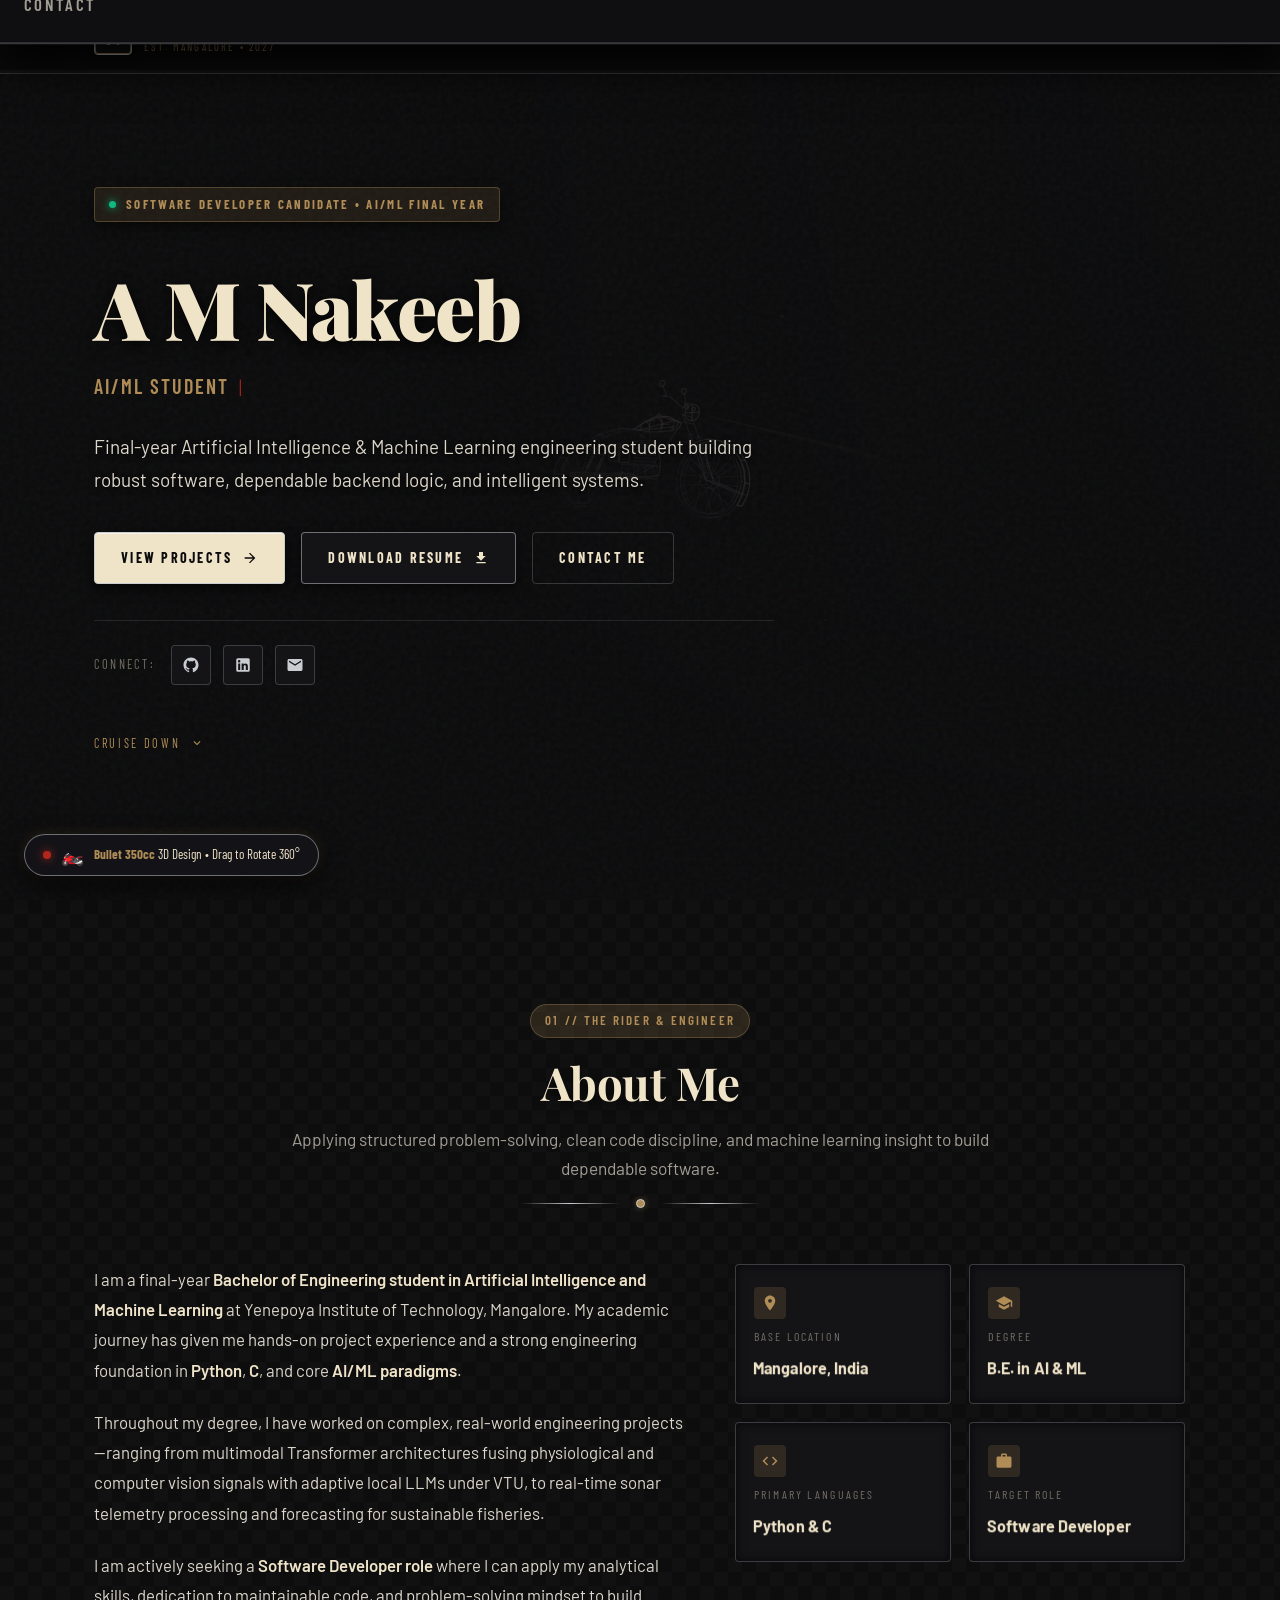
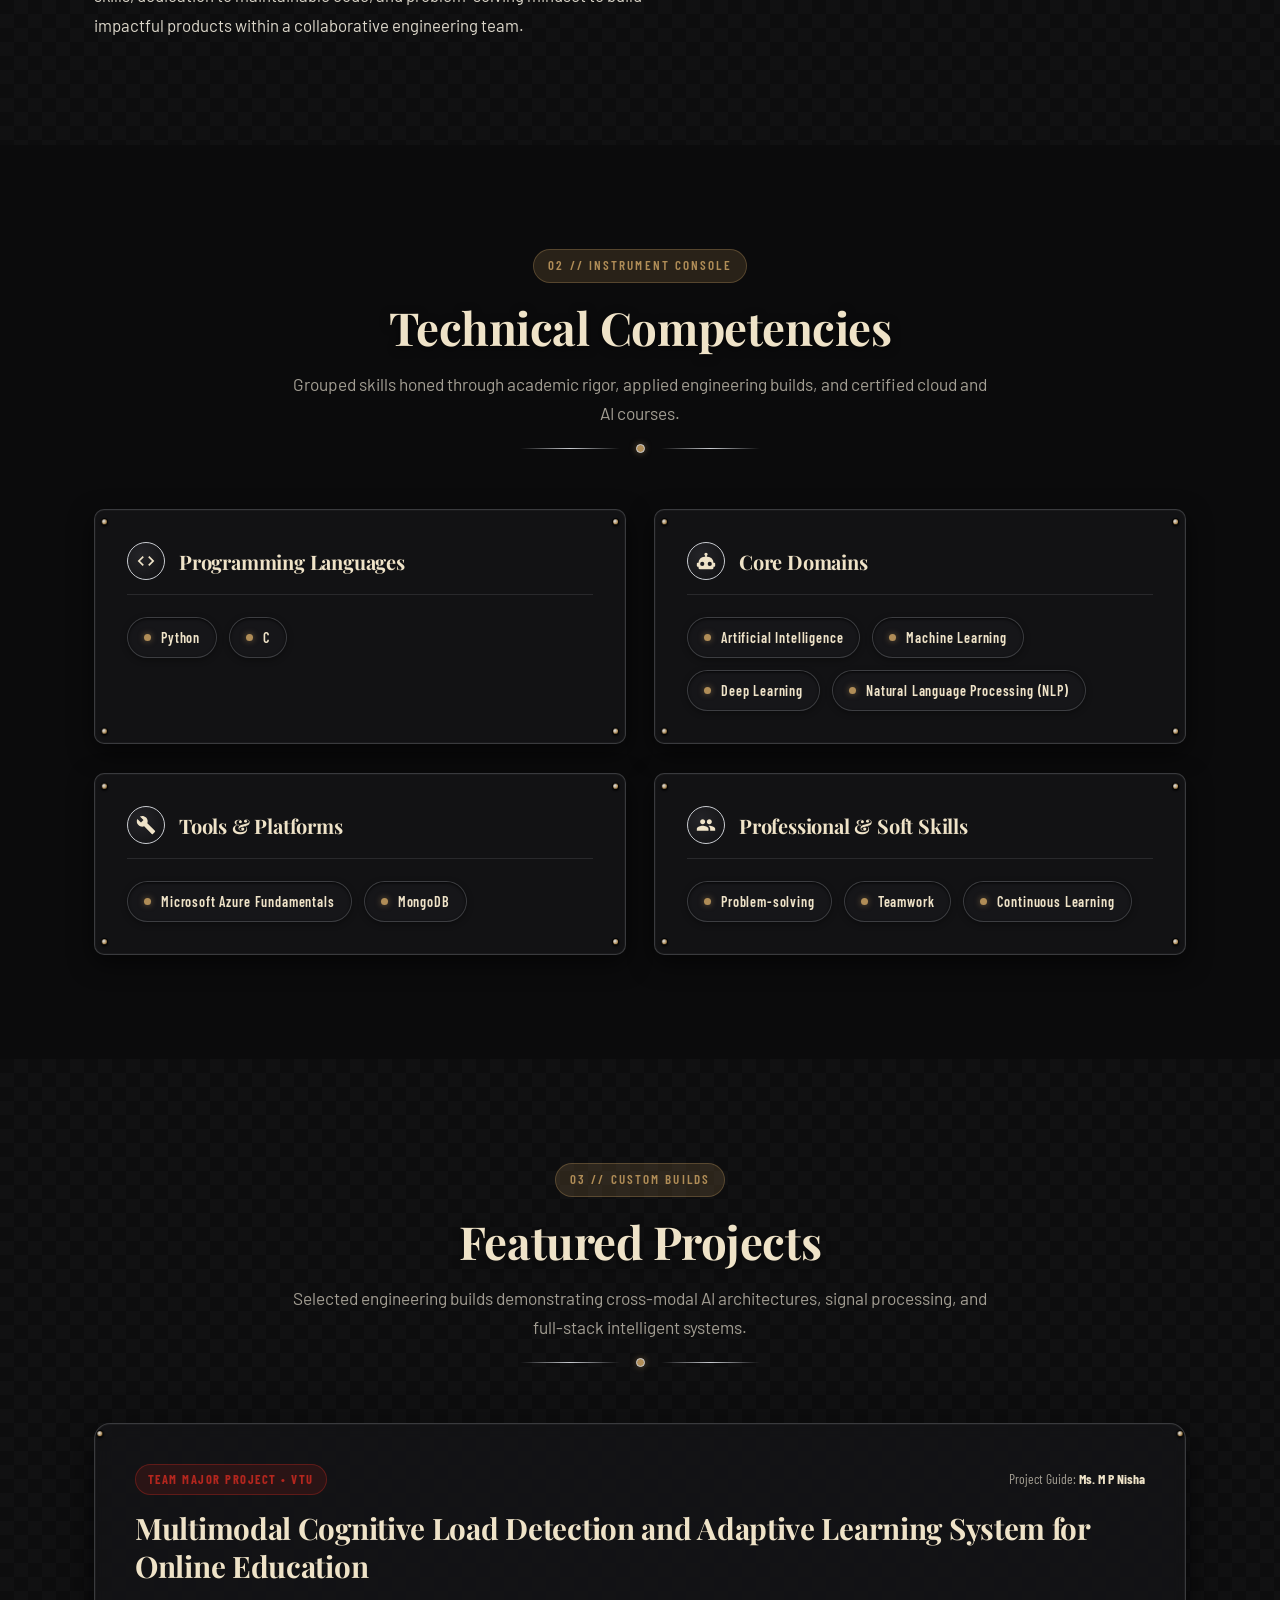
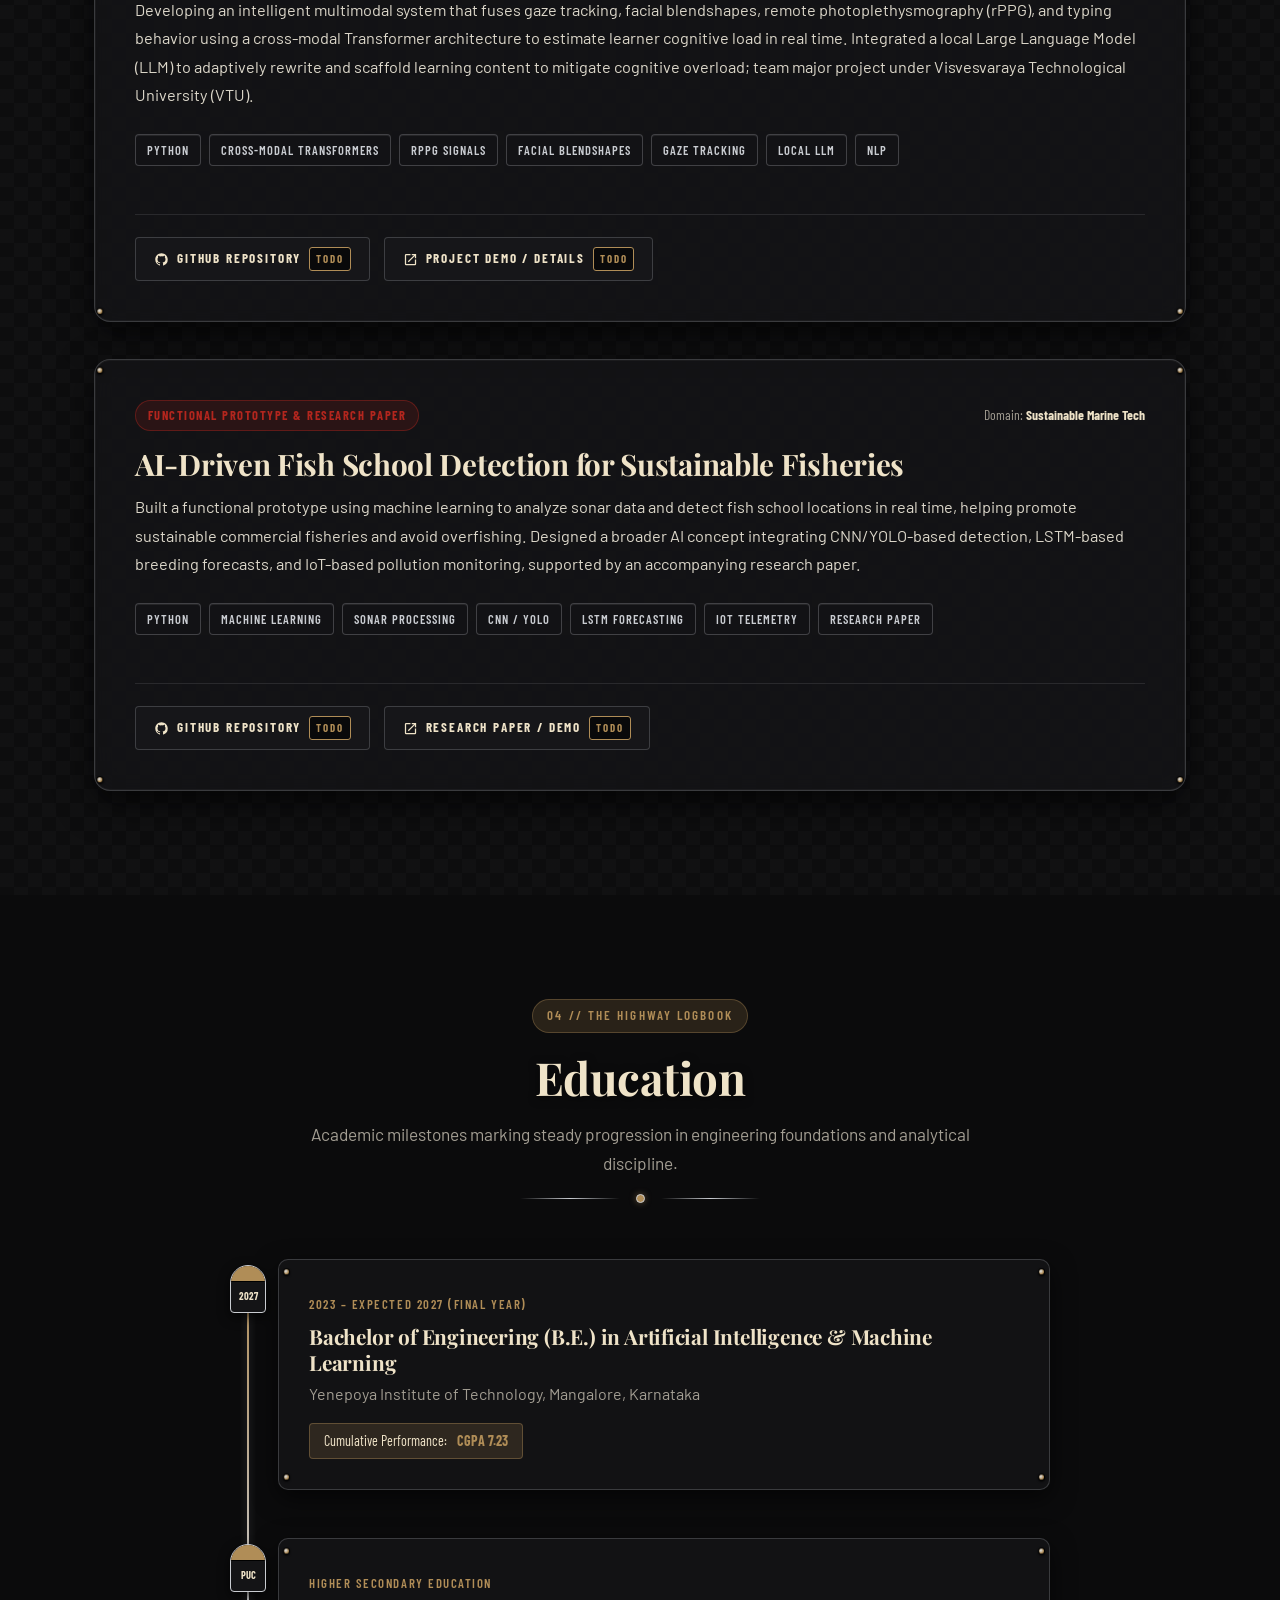
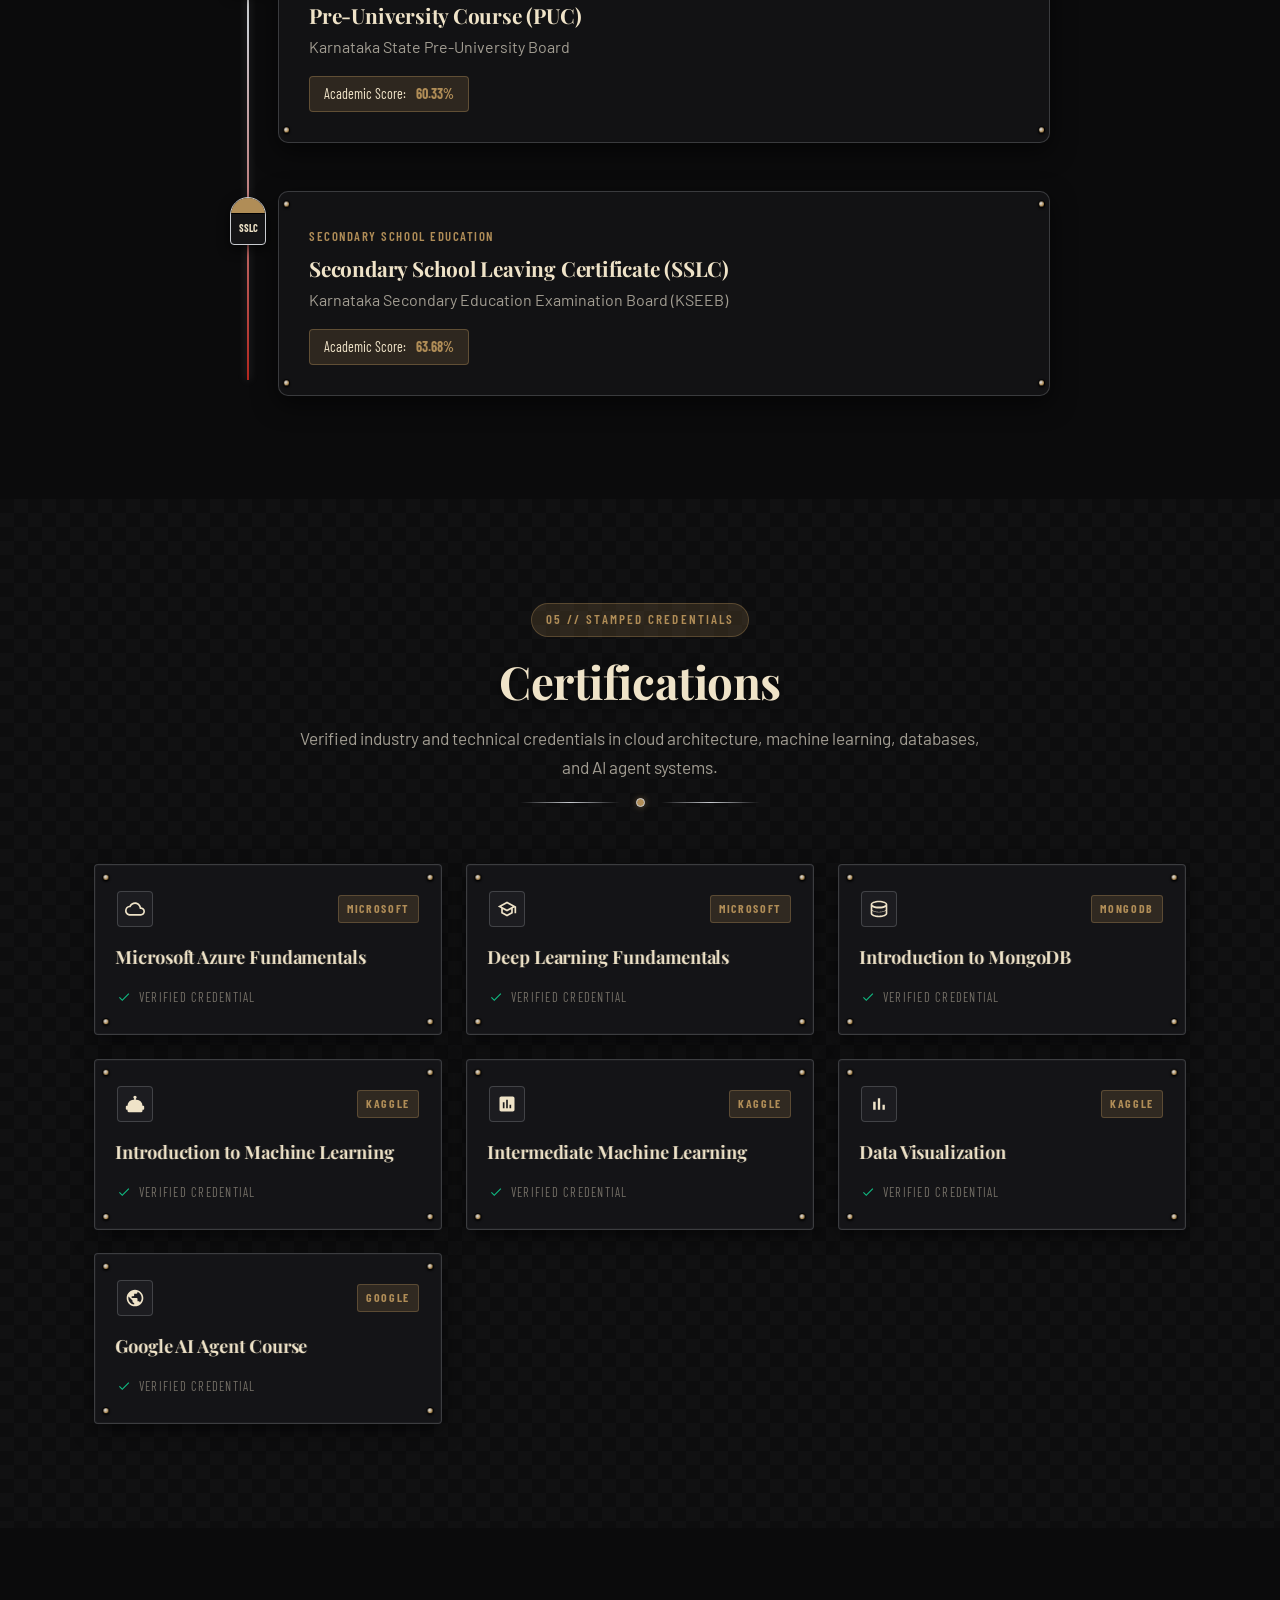
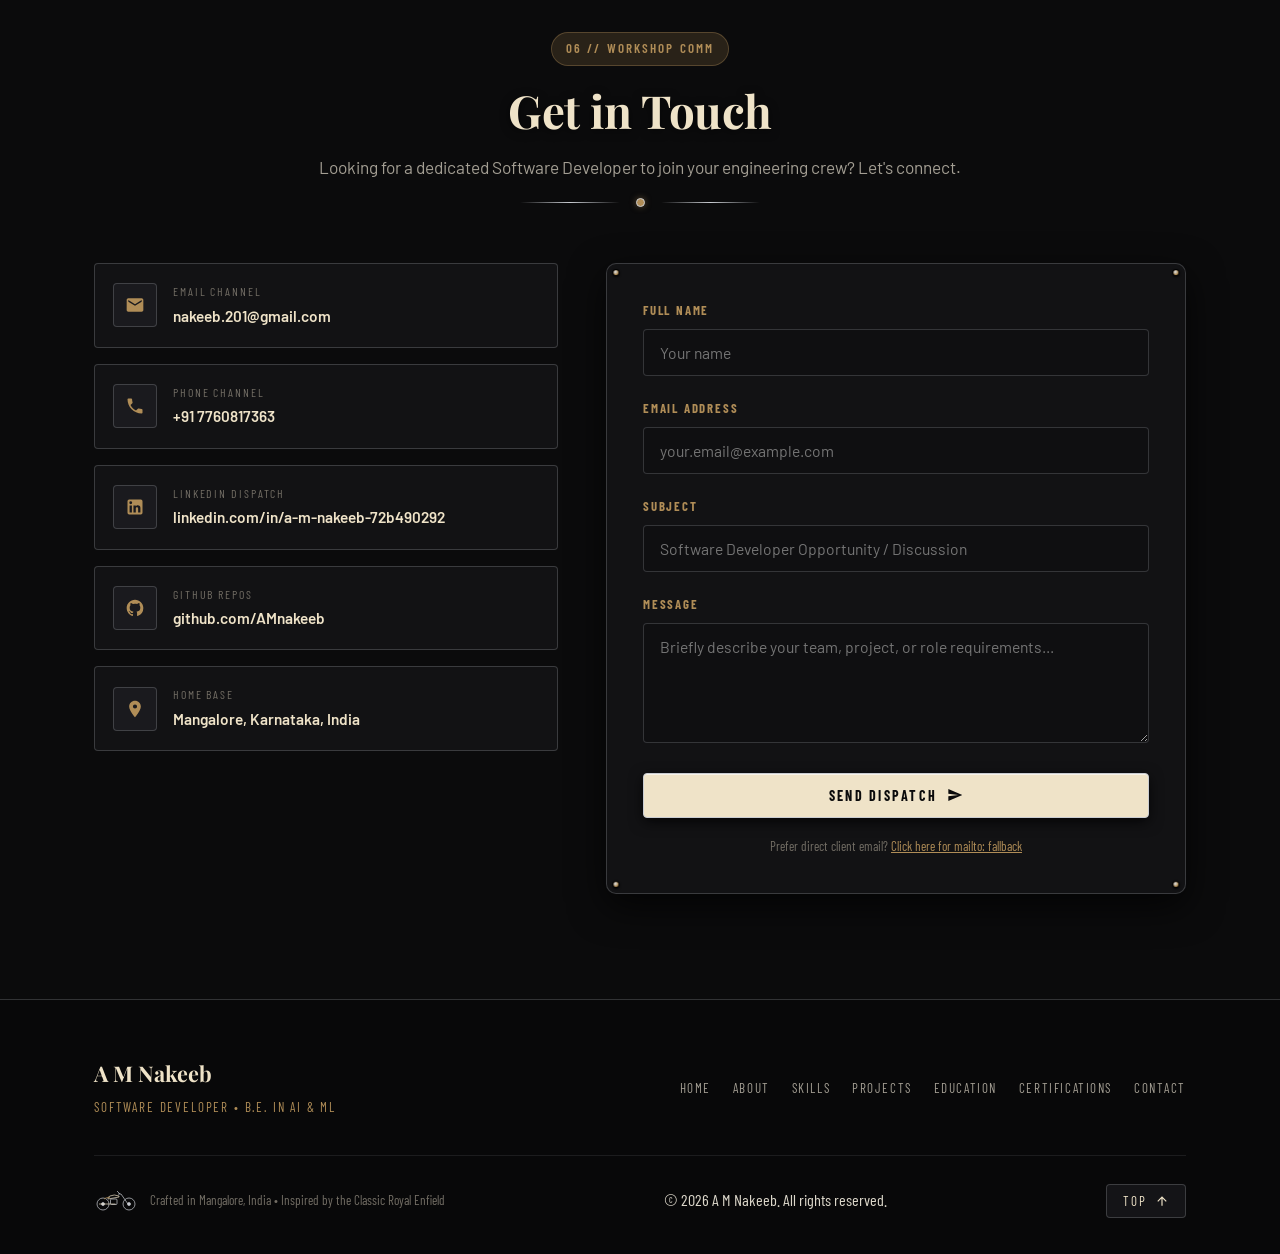
==== commit c154df86: "Update portfolio" ====
--- a/index.html
+++ b/index.html
@@ -1,14 +1,17 @@
 <!DOCTYPE html>
 <html lang="en">
+
 <head>
   <meta charset="UTF-8">
   <meta name="viewport" content="width=device-width, initial-scale=1.0">
-  
+
   <!-- Primary Meta Tags -->
   <title>A M Nakeeb | Software Developer &amp; AI/ML Engineer</title>
   <meta name="title" content="A M Nakeeb | Software Developer &amp; AI/ML Engineer">
-  <meta name="description" content="Portfolio of A M Nakeeb, final-year B.E. student in Artificial Intelligence and Machine Learning at Yenepoya Institute of Technology, Mangalore. Strong foundation in Python, C, and applied AI/ML architectures, seeking a Software Developer role.">
-  <meta name="keywords" content="A M Nakeeb, Software Developer, AI/ML Engineer, Python, C, Machine Learning, Deep Learning, NLP, Yenepoya Institute of Technology, Mangalore, Royal Enfield Bullet 350">
+  <meta name="description"
+    content="Portfolio of A M Nakeeb, final-year B.E. student in Artificial Intelligence and Machine Learning at Yenepoya Institute of Technology, Mangalore. Strong foundation in Python, C, and applied AI/ML architectures, seeking a Software Developer role.">
+  <meta name="keywords"
+    content="A M Nakeeb, Software Developer, AI/ML Engineer, Python, C, Machine Learning, Deep Learning, NLP, Yenepoya Institute of Technology, Mangalore, Royal Enfield Bullet 350">
   <meta name="author" content="A M Nakeeb">
   <meta name="theme-color" content="#0b0b0c">
   <meta name="robots" content="index, follow">
@@ -17,14 +20,16 @@
   <meta property="og:type" content="website">
   <meta property="og:url" content="https://amnakeeb.github.io/">
   <meta property="og:title" content="A M Nakeeb | Software Developer &amp; AI/ML Engineer">
-  <meta property="og:description" content="Final-year B.E. student in AI &amp; ML at Yenepoya Institute of Technology, Mangalore. Seeking Software Developer roles.">
+  <meta property="og:description"
+    content="Final-year B.E. student in AI &amp; ML at Yenepoya Institute of Technology, Mangalore. Seeking Software Developer roles.">
   <meta property="og:image" content="assets/bike.jpg">
 
   <!-- Twitter -->
   <meta property="twitter:card" content="summary_large_image">
   <meta property="twitter:url" content="https://amnakeeb.github.io/">
   <meta property="twitter:title" content="A M Nakeeb | Software Developer &amp; AI/ML Engineer">
-  <meta property="twitter:description" content="Final-year B.E. student in AI &amp; ML seeking Software Developer roles. Proficient in Python, C, and applied AI/ML architectures.">
+  <meta property="twitter:description"
+    content="Final-year B.E. student in AI &amp; ML seeking Software Developer roles. Proficient in Python, C, and applied AI/ML architectures.">
   <meta property="twitter:image" content="assets/bike.jpg">
 
   <!-- Favicon -->
@@ -33,11 +38,14 @@
   <!-- Google Fonts: Playfair Display, Barlow & Barlow Condensed -->
   <link rel="preconnect" href="https://fonts.googleapis.com">
   <link rel="preconnect" href="https://fonts.gstatic.com" crossorigin>
-  <link href="https://fonts.googleapis.com/css2?family=Barlow+Condensed:wght@500;600;700&family=Barlow:ital,wght@0,400;0,500;0,600;0,700;1,400&family=Playfair+Display:ital,wght@0,600;0,700;0,900;1,600;1,700&display=swap" rel="stylesheet">
+  <link
+    href="https://fonts.googleapis.com/css2?family=Barlow+Condensed:wght@500;600;700&family=Barlow:ital,wght@0,400;0,500;0,600;0,700;1,400&family=Playfair+Display:ital,wght@0,600;0,700;0,900;1,600;1,700&display=swap"
+    rel="stylesheet">
 
   <!-- Stylesheet -->
   <link rel="stylesheet" href="css/style.css">
 </head>
+
 <body>
   <!-- Accessibility Skip Link -->
   <a href="#main-content" class="skip-link">Skip to main content</a>
@@ -100,7 +108,7 @@
       <!-- Mobile Navigation Toggle -->
       <button id="mobile-toggle" class="mobile-toggle" aria-label="Toggle navigation menu" aria-expanded="false">
         <svg viewBox="0 0 24 24" aria-hidden="true">
-          <path d="M3 18h18v-2H3v2zm0-5h18v-2H3v2zm0-7v2h18V6H3z"/>
+          <path d="M3 18h18v-2H3v2zm0-5h18v-2H3v2zm0-7v2h18V6H3z" />
         </svg>
       </button>
     </div>
@@ -127,11 +135,15 @@
        Main Content
        ========================================================================== -->
   <main id="main-content">
-    
-    <!-- Hero Section (Featuring bike.jpg with Ken Burns & Dark Garage Vignette) -->
+
+    <!-- Hero Section (Featuring Classic Royal Enfield Bike Photo with Ken Burns & Dusk Vignette) -->
     <section id="hero" class="hero">
       <div class="hero-bg-container">
-        <img src="assets/bike.jpg" alt="A M Nakeeb's Classic Royal Enfield Motorcycle" class="hero-bike-img" fetchpriority="high">
+        <picture>
+          <source srcset="assets/bike.webp" type="image/webp">
+          <img src="assets/bike.jpg" alt="A M Nakeeb's Classic Royal Enfield Motorcycle" class="hero-bike-img"
+            fetchpriority="high">
+        </picture>
         <div class="hero-overlay"></div>
         <div class="film-grain"></div>
       </div>
@@ -143,18 +155,6 @@
               <span class="hero-status-pip"></span>
               <span>Software Developer Candidate &bull; AI/ML Final Year</span>
             </div>
-
-            <!-- 3D Design vs Photo Backdrop Switcher -->
-            <div class="hero-view-toggle" role="group" aria-label="Background Design Mode">
-              <button type="button" id="btn-toggle-3d" class="view-toggle-btn active" title="Interactive 3D Motorcycle Design">
-                <span class="btn-dot"></span>
-                <span>3D Model</span>
-              </button>
-              <button type="button" id="btn-toggle-photo" class="view-toggle-btn" title="View Garage Photograph">
-                <span class="btn-dot"></span>
-                <span>Photo</span>
-              </button>
-            </div>
           </div>
 
           <h1 class="hero-title">A M Nakeeb</h1>
@@ -165,21 +165,23 @@
           </div>
 
           <p class="hero-intro">
-            Final-year Artificial Intelligence &amp; Machine Learning engineering student building robust software, dependable backend logic, and intelligent systems.
+            Final-year Artificial Intelligence &amp; Machine Learning engineering student building robust software,
+            dependable backend logic, and intelligent systems.
           </p>
 
           <div class="btn-group">
             <a href="#projects" class="btn btn-badge-primary">
               <span>View Projects</span>
               <svg viewBox="0 0 24 24" aria-hidden="true">
-                <path d="M12 4l-1.41 1.41L16.17 11H4v2h12.17l-5.58 5.59L12 20l8-8z"/>
+                <path d="M12 4l-1.41 1.41L16.17 11H4v2h12.17l-5.58 5.59L12 20l8-8z" />
               </svg>
             </a>
 
-            <a href="assets/Resume.pdf" class="btn btn-badge-secondary" download="A_M_Nakeeb_Resume.pdf" target="_blank" rel="noopener noreferrer">
+            <a href="assets/Resume.pdf" class="btn btn-badge-secondary" download="A_M_Nakeeb_Resume.pdf" target="_blank"
+              rel="noopener noreferrer">
               <span>Download Resume</span>
               <svg viewBox="0 0 24 24" aria-hidden="true">
-                <path d="M19 9h-4V3H9v6H5l7 7 7-7zM5 18v2h14v-2H5z"/>
+                <path d="M19 9h-4V3H9v6H5l7 7 7-7zM5 18v2h14v-2H5z" />
               </svg>
             </a>
 
@@ -191,21 +193,26 @@
           <div class="hero-socials">
             <span class="hero-socials-label">Connect:</span>
             <div class="social-links">
-              <a href="https://github.com/AMnakeeb" class="social-icon-btn" target="_blank" rel="noopener noreferrer" aria-label="GitHub Profile">
-                <svg viewBox="0 0 24 24" aria-hidden="true">
-                  <path d="M12 2C6.477 2 2 6.484 2 12.017c0 4.425 2.865 8.18 6.839 9.504.5.092.682-.217.682-.483 0-.237-.008-.868-.013-1.703-2.782.605-3.369-1.343-3.369-1.343-.454-1.158-1.11-1.466-1.11-1.466-.908-.62.069-.608.069-.608 1.003.07 1.53 1.032 1.53 1.032.892 1.53 2.341 1.088 2.91.832.092-.647.35-1.088.636-1.338-2.22-.253-4.555-1.113-4.555-4.951 0-1.093.39-1.988 1.029-2.688-.103-.253-.446-1.272.098-2.65 0 0 .84-.27 2.75 1.026A9.564 9.564 0 0112 6.844c.85.004 1.705.115 2.504.337 1.909-1.296 2.747-1.027 2.747-1.027.546 1.379.202 2.398.1 2.651.64.7 1.028 1.595 1.028 2.688 0 3.848-2.339 4.695-4.566 4.943.359.309.678.92.678 1.855 0 1.338-.012 2.419-.012 2.747 0 .268.18.58.688.482A10.019 10.019 0 0022 12.017C22 6.484 17.522 2 12 2z"/>
+              <a href="https://github.com/AMnakeeb" class="social-icon-btn" target="_blank" rel="noopener noreferrer"
+                aria-label="GitHub Profile">
+                <svg viewBox="0 0 24 24" aria-hidden="true">
+                  <path
+                    d="M12 2C6.477 2 2 6.484 2 12.017c0 4.425 2.865 8.18 6.839 9.504.5.092.682-.217.682-.483 0-.237-.008-.868-.013-1.703-2.782.605-3.369-1.343-3.369-1.343-.454-1.158-1.11-1.466-1.11-1.466-.908-.62.069-.608.069-.608 1.003.07 1.53 1.032 1.53 1.032.892 1.53 2.341 1.088 2.91.832.092-.647.35-1.088.636-1.338-2.22-.253-4.555-1.113-4.555-4.951 0-1.093.39-1.988 1.029-2.688-.103-.253-.446-1.272.098-2.65 0 0 .84-.27 2.75 1.026A9.564 9.564 0 0112 6.844c.85.004 1.705.115 2.504.337 1.909-1.296 2.747-1.027 2.747-1.027.546 1.379.202 2.398.1 2.651.64.7 1.028 1.595 1.028 2.688 0 3.848-2.339 4.695-4.566 4.943.359.309.678.92.678 1.855 0 1.338-.012 2.419-.012 2.747 0 .268.18.58.688.482A10.019 10.019 0 0022 12.017C22 6.484 17.522 2 12 2z" />
                 </svg>
               </a>
 
-              <a href="https://linkedin.com/in/a-m-nakeeb-72b490292" class="social-icon-btn" target="_blank" rel="noopener noreferrer" aria-label="LinkedIn Profile">
-                <svg viewBox="0 0 24 24" aria-hidden="true">
-                  <path d="M19 3a2 2 0 0 1 2 2v14a2 2 0 0 1-2 2H5a2 2 0 0 1-2-2V5a2 2 0 0 1 2-2h14m-.5 15.5v-5.3a3.26 3.26 0 0 0-3.26-3.26c-.85 0-1.84.52-2.28 1.3v-1.11h-2.79v8.37h2.79v-4.93c0-.77.62-1.4 1.39-1.4a1.4 1.4 0 0 1 1.4 1.4v4.93h2.75M6.88 8.56a1.68 1.68 0 0 0 1.68-1.68c0-.93-.75-1.69-1.68-1.69a1.69 1.69 0 0 0-1.69 1.69c0 .93.76 1.68 1.69 1.68m1.39 9.94v-8.37H5.5v8.37h2.77z"/>
+              <a href="https://linkedin.com/in/a-m-nakeeb-72b490292" class="social-icon-btn" target="_blank"
+                rel="noopener noreferrer" aria-label="LinkedIn Profile">
+                <svg viewBox="0 0 24 24" aria-hidden="true">
+                  <path
+                    d="M19 3a2 2 0 0 1 2 2v14a2 2 0 0 1-2 2H5a2 2 0 0 1-2-2V5a2 2 0 0 1 2-2h14m-.5 15.5v-5.3a3.26 3.26 0 0 0-3.26-3.26c-.85 0-1.84.52-2.28 1.3v-1.11h-2.79v8.37h2.79v-4.93c0-.77.62-1.4 1.39-1.4a1.4 1.4 0 0 1 1.4 1.4v4.93h2.75M6.88 8.56a1.68 1.68 0 0 0 1.68-1.68c0-.93-.75-1.69-1.68-1.69a1.69 1.69 0 0 0-1.69 1.69c0 .93.76 1.68 1.69 1.68m1.39 9.94v-8.37H5.5v8.37h2.77z" />
                 </svg>
               </a>
 
               <a href="mailto:nakeeb.201@gmail.com" class="social-icon-btn" aria-label="Send Direct Email">
                 <svg viewBox="0 0 24 24" aria-hidden="true">
-                  <path d="M20 4H4c-1.1 0-1.99.9-1.99 2L2 18c0 1.1.9 2 2 2h16c1.1 0 2-.9 2-2V6c0-1.1-.9-2-2-2zm0 4l-8 5-8-5V6l8 5 8-5v2z"/>
+                  <path
+                    d="M20 4H4c-1.1 0-1.99.9-1.99 2L2 18c0 1.1.9 2 2 2h16c1.1 0 2-.9 2-2V6c0-1.1-.9-2-2-2zm0 4l-8 5-8-5V6l8 5 8-5v2z" />
                 </svg>
               </a>
             </div>
@@ -214,7 +221,7 @@
           <a href="#about" class="hero-scroll-indicator" aria-label="Scroll to About Section">
             <span>Cruise Down</span>
             <svg viewBox="0 0 24 24" aria-hidden="true">
-              <path d="M7.41 8.59L12 13.17l4.59-4.58L18 10l-6 6-6-6 1.41-1.41z"/>
+              <path d="M7.41 8.59L12 13.17l4.59-4.58L18 10l-6 6-6-6 1.41-1.41z" />
             </svg>
           </a>
         </div>
@@ -230,7 +237,8 @@
           <span class="section-tag">01 // The Rider &amp; Engineer</span>
           <h2 class="section-title">About Me</h2>
           <p class="section-description">
-            Applying structured problem-solving, clean code discipline, and machine learning insight to build dependable software.
+            Applying structured problem-solving, clean code discipline, and machine learning insight to build dependable
+            software.
           </p>
           <div class="section-divider" aria-hidden="true">
             <span class="divider-line"></span>
@@ -242,13 +250,20 @@
         <div class="about-grid">
           <div class="about-text reveal delay-1">
             <p>
-              I am a final-year <strong>Bachelor of Engineering student in Artificial Intelligence and Machine Learning</strong> at Yenepoya Institute of Technology, Mangalore. My academic journey has given me hands-on project experience and a strong engineering foundation in <strong>Python</strong>, <strong>C</strong>, and core <strong>AI/ML paradigms</strong>.
+              I am a final-year <strong>Bachelor of Engineering student in Artificial Intelligence and Machine
+                Learning</strong> at Yenepoya Institute of Technology, Mangalore. My academic journey has given me
+              hands-on project experience and a strong engineering foundation in <strong>Python</strong>,
+              <strong>C</strong>, and core <strong>AI/ML paradigms</strong>.
             </p>
             <p>
-              Throughout my degree, I have worked on complex, real-world engineering projects—ranging from multimodal Transformer architectures fusing physiological and computer vision signals, to sonar telemetry processing and healthcare consultation systems powered by large language models.
+              Throughout my degree, I have worked on complex, real-world engineering projects—ranging from multimodal
+              Transformer architectures fusing physiological and computer vision signals with adaptive local LLMs under
+              VTU, to real-time sonar telemetry processing and forecasting for sustainable fisheries.
             </p>
             <p>
-              I am actively seeking a <strong>Software Developer role</strong> where I can apply my analytical skills, dedication to maintainable code, and problem-solving mindset to build impactful products within a collaborative engineering team.
+              I am actively seeking a <strong>Software Developer role</strong> where I can apply my analytical skills,
+              dedication to maintainable code, and problem-solving mindset to build impactful products within a
+              collaborative engineering team.
             </p>
           </div>
 
@@ -256,7 +271,8 @@
             <div class="info-plate">
               <div class="info-plate-icon">
                 <svg viewBox="0 0 24 24" aria-hidden="true">
-                  <path d="M12 2C8.13 2 5 5.13 5 9c0 5.25 7 13 7 13s7-7.75 7-13c0-3.87-3.13-7-7-7zm0 9.5a2.5 2.5 0 0 1 0-5 2.5 2.5 0 0 1 0 5z"/>
+                  <path
+                    d="M12 2C8.13 2 5 5.13 5 9c0 5.25 7 13 7 13s7-7.75 7-13c0-3.87-3.13-7-7-7zm0 9.5a2.5 2.5 0 0 1 0-5 2.5 2.5 0 0 1 0 5z" />
                 </svg>
               </div>
               <span class="info-plate-label">Base Location</span>
@@ -266,7 +282,7 @@
             <div class="info-plate">
               <div class="info-plate-icon">
                 <svg viewBox="0 0 24 24" aria-hidden="true">
-                  <path d="M5 13.18v4L12 21l7-3.82v-4L12 17l-7-3.82zM12 3L1 9l11 6 9-4.91V17h2V9L12 3z"/>
+                  <path d="M5 13.18v4L12 21l7-3.82v-4L12 17l-7-3.82zM12 3L1 9l11 6 9-4.91V17h2V9L12 3z" />
                 </svg>
               </div>
               <span class="info-plate-label">Degree</span>
@@ -276,7 +292,8 @@
             <div class="info-plate">
               <div class="info-plate-icon">
                 <svg viewBox="0 0 24 24" aria-hidden="true">
-                  <path d="M9.4 16.6L4.8 12l4.6-4.6L8 6l-6 6 6 6 1.4-1.4zm5.2 0l4.6-4.6-4.6-4.6L16 6l6 6-6 6-1.4-1.4z"/>
+                  <path
+                    d="M9.4 16.6L4.8 12l4.6-4.6L8 6l-6 6 6 6 1.4-1.4zm5.2 0l4.6-4.6-4.6-4.6L16 6l6 6-6 6-1.4-1.4z" />
                 </svg>
               </div>
               <span class="info-plate-label">Primary Languages</span>
@@ -286,7 +303,8 @@
             <div class="info-plate">
               <div class="info-plate-icon">
                 <svg viewBox="0 0 24 24" aria-hidden="true">
-                  <path d="M20 6h-4V4c0-1.11-.89-2-2-2h-4c-1.11 0-2 .89-2 2v2H4c-1.11 0-1.99.89-1.99 2L2 19c0 1.11.89 2 2 2h16c1.11 0 2-.89 2-2V8c0-1.11-.89-2-2-2zm-6 0h-4V4h4v2z"/>
+                  <path
+                    d="M20 6h-4V4c0-1.11-.89-2-2-2h-4c-1.11 0-2 .89-2 2v2H4c-1.11 0-1.99.89-1.99 2L2 19c0 1.11.89 2 2 2h16c1.11 0 2-.89 2-2V8c0-1.11-.89-2-2-2zm-6 0h-4V4h4v2z" />
                 </svg>
               </div>
               <span class="info-plate-label">Target Role</span>
@@ -324,7 +342,8 @@
             <div class="skill-console-header">
               <div class="skill-console-icon">
                 <svg viewBox="0 0 24 24" aria-hidden="true">
-                  <path d="M9.4 16.6L4.8 12l4.6-4.6L8 6l-6 6 6 6 1.4-1.4zm5.2 0l4.6-4.6-4.6-4.6L16 6l6 6-6 6-1.4-1.4z"/>
+                  <path
+                    d="M9.4 16.6L4.8 12l4.6-4.6L8 6l-6 6 6 6 1.4-1.4zm5.2 0l4.6-4.6-4.6-4.6L16 6l6 6-6 6-1.4-1.4z" />
                 </svg>
               </div>
               <h3 class="skill-console-title">Programming Languages</h3>
@@ -349,7 +368,8 @@
             <div class="skill-console-header">
               <div class="skill-console-icon">
                 <svg viewBox="0 0 24 24" aria-hidden="true">
-                  <path d="M12 2a2 2 0 0 1 2 2c0 .74-.4 1.39-1 1.73V7h1a7 7 0 0 1 7 7h1a1 1 0 0 1 1 1v3a1 1 0 0 1-1 1h-1v1a2 2 0 0 1-2 2H5a2 2 0 0 1-2-2v-1H2a1 1 0 0 1-1-1v-3a1 1 0 0 1 1-1h1a7 7 0 0 1 7-7h1V5.73c-.6-.34-1-.99-1-1.73a2 2 0 0 1 2-2M7.5 13A2.5 2.5 0 0 0 5 15.5a2.5 2.5 0 0 0 2.5 2.5 2.5 2.5 0 0 0 2.5-2.5A2.5 2.5 0 0 0 7.5 13m9 0a2.5 2.5 0 0 0-2.5 2.5 2.5 2.5 0 0 0 2.5 2.5 2.5 2.5 0 0 0 2.5-2.5 2.5 2.5 0 0 0-2.5-2.5z"/>
+                  <path
+                    d="M12 2a2 2 0 0 1 2 2c0 .74-.4 1.39-1 1.73V7h1a7 7 0 0 1 7 7h1a1 1 0 0 1 1 1v3a1 1 0 0 1-1 1h-1v1a2 2 0 0 1-2 2H5a2 2 0 0 1-2-2v-1H2a1 1 0 0 1-1-1v-3a1 1 0 0 1 1-1h1a7 7 0 0 1 7-7h1V5.73c-.6-.34-1-.99-1-1.73a2 2 0 0 1 2-2M7.5 13A2.5 2.5 0 0 0 5 15.5a2.5 2.5 0 0 0 2.5 2.5 2.5 2.5 0 0 0 2.5-2.5A2.5 2.5 0 0 0 7.5 13m9 0a2.5 2.5 0 0 0-2.5 2.5 2.5 2.5 0 0 0 2.5 2.5 2.5 2.5 0 0 0 2.5-2.5 2.5 2.5 0 0 0-2.5-2.5z" />
                 </svg>
               </div>
               <h3 class="skill-console-title">Core Domains</h3>
@@ -382,7 +402,8 @@
             <div class="skill-console-header">
               <div class="skill-console-icon">
                 <svg viewBox="0 0 24 24" aria-hidden="true">
-                  <path d="M22.7 19l-9.1-9.1c.9-2.3.4-5-1.5-6.9-2-2-5-2.4-7.4-1.3L9 6 6 9 1.6 4.7C.4 7.1.9 10.1 2.9 12.1c1.9 1.9 4.6 2.4 6.9 1.5l9.1 9.1c.4.4 1 .4 1.4 0l2.3-2.3c.5-.4.5-1.1.1-1.4z"/>
+                  <path
+                    d="M22.7 19l-9.1-9.1c.9-2.3.4-5-1.5-6.9-2-2-5-2.4-7.4-1.3L9 6 6 9 1.6 4.7C.4 7.1.9 10.1 2.9 12.1c1.9 1.9 4.6 2.4 6.9 1.5l9.1 9.1c.4.4 1 .4 1.4 0l2.3-2.3c.5-.4.5-1.1.1-1.4z" />
                 </svg>
               </div>
               <h3 class="skill-console-title">Tools &amp; Platforms</h3>
@@ -396,14 +417,6 @@
                 <span class="dial-pip"></span>
                 MongoDB
               </span>
-              <span class="skill-dial">
-                <span class="dial-pip"></span>
-                Streamlit
-              </span>
-              <span class="skill-dial">
-                <span class="dial-pip"></span>
-                Google Gemini API
-              </span>
             </div>
           </div>
 
@@ -415,7 +428,8 @@
             <div class="skill-console-header">
               <div class="skill-console-icon">
                 <svg viewBox="0 0 24 24" aria-hidden="true">
-                  <path d="M16 11c1.66 0 2.99-1.34 2.99-3S17.66 5 16 5c-1.66 0-3 1.34-3 3s1.34 3 3 3zm-8 0c1.66 0 2.99-1.34 2.99-3S9.66 5 8 5C6.34 5 5 6.34 5 8s1.34 3 3 3zm0 2c-2.33 0-7 1.17-7 3.5V19h14v-2.5c0-2.33-4.67-3.5-7-3.5zm8 0c-.29 0-.62.02-.97.05 1.16.84 1.97 1.97 1.97 3.45V19h6v-2.5c0-2.33-4.67-3.5-7-3.5z"/>
+                  <path
+                    d="M16 11c1.66 0 2.99-1.34 2.99-3S17.66 5 16 5c-1.66 0-3 1.34-3 3s1.34 3 3 3zm-8 0c1.66 0 2.99-1.34 2.99-3S9.66 5 8 5C6.34 5 5 6.34 5 8s1.34 3 3 3zm0 2c-2.33 0-7 1.17-7 3.5V19h14v-2.5c0-2.33-4.67-3.5-7-3.5zm8 0c-.29 0-.62.02-.97.05 1.16.84 1.97 1.97 1.97 3.45V19h6v-2.5c0-2.33-4.67-3.5-7-3.5z" />
                 </svg>
               </div>
               <h3 class="skill-console-title">Professional &amp; Soft Skills</h3>
@@ -448,7 +462,8 @@
           <span class="section-tag">03 // Custom Builds</span>
           <h2 class="section-title">Featured Projects</h2>
           <p class="section-description">
-            Selected engineering builds demonstrating cross-modal AI architectures, signal processing, and full-stack intelligent systems.
+            Selected engineering builds demonstrating cross-modal AI architectures, signal processing, and full-stack
+            intelligent systems.
           </p>
           <div class="section-divider" aria-hidden="true">
             <span class="divider-line"></span>
@@ -465,16 +480,20 @@
 
             <div class="project-card-main">
               <div class="project-meta-top">
-                <span class="project-category-badge">Team Major Project &bull; Phase-II</span>
+                <span class="project-category-badge">Team Major Project &bull; VTU</span>
                 <span class="project-guide">Project Guide: <strong>Ms. M P Nisha</strong></span>
               </div>
 
               <h3 class="project-title">
-                Multimodal Cognitive Load Detection &amp; Adaptive Learning System for Online Education
+                Multimodal Cognitive Load Detection and Adaptive Learning System for Online Education
               </h3>
 
               <p class="project-description">
-                An intelligent educational framework designed to quantify and respond to student cognitive load in real time. The system fuses multiple physiological and behavioral data streams—gaze tracking, facial blendshapes, remote photoplethysmography (rPPG), and keystroke/typing dynamics—using a cross-modal Transformer architecture. It integrates a local Large Language Model (LLM) that adaptively rewrites and simplifies educational content to alleviate learner fatigue and optimize comprehension.
+                Developing an intelligent multimodal system that fuses gaze tracking, facial blendshapes, remote
+                photoplethysmography (rPPG), and typing behavior using a cross-modal Transformer architecture to
+                estimate learner cognitive load in real time. Integrated a local Large Language Model (LLM) to
+                adaptively rewrite and scaffold learning content to mitigate cognitive overload; team major project
+                under Visvesvaraya Technological University (VTU).
               </p>
 
               <div class="project-metal-plates" aria-label="Technologies used">
@@ -489,17 +508,21 @@
             </div>
 
             <div class="project-actions">
-              <a href="#" class="action-link" data-placeholder="TODO: add GitHub link" aria-label="View Project Source on GitHub">
-                <svg viewBox="0 0 24 24" aria-hidden="true">
-                  <path d="M12 2C6.477 2 2 6.484 2 12.017c0 4.425 2.865 8.18 6.839 9.504.5.092.682-.217.682-.483 0-.237-.008-.868-.013-1.703-2.782.605-3.369-1.343-3.369-1.343-.454-1.158-1.11-1.466-1.11-1.466-.908-.62.069-.608.069-.608 1.003.07 1.53 1.032 1.53 1.032.892 1.53 2.341 1.088 2.91.832.092-.647.35-1.088.636-1.338-2.22-.253-4.555-1.113-4.555-4.951 0-1.093.39-1.988 1.029-2.688-.103-.253-.446-1.272.098-2.65 0 0 .84-.27 2.75 1.026A9.564 9.564 0 0112 6.844c.85.004 1.705.115 2.504.337 1.909-1.296 2.747-1.027 2.747-1.027.546 1.379.202 2.398.1 2.651.64.7 1.028 1.595 1.028 2.688 0 3.848-2.339 4.695-4.566 4.943.359.309.678.92.678 1.855 0 1.338-.012 2.419-.012 2.747 0 .268.18.58.688.482A10.019 10.019 0 0022 12.017C22 6.484 17.522 2 12 2z"/>
+              <a href="#" class="action-link" data-placeholder="TODO: add GitHub link"
+                aria-label="View Project Source on GitHub">
+                <svg viewBox="0 0 24 24" aria-hidden="true">
+                  <path
+                    d="M12 2C6.477 2 2 6.484 2 12.017c0 4.425 2.865 8.18 6.839 9.504.5.092.682-.217.682-.483 0-.237-.008-.868-.013-1.703-2.782.605-3.369-1.343-3.369-1.343-.454-1.158-1.11-1.466-1.11-1.466-.908-.62.069-.608.069-.608 1.003.07 1.53 1.032 1.53 1.032.892 1.53 2.341 1.088 2.91.832.092-.647.35-1.088.636-1.338-2.22-.253-4.555-1.113-4.555-4.951 0-1.093.39-1.988 1.029-2.688-.103-.253-.446-1.272.098-2.65 0 0 .84-.27 2.75 1.026A9.564 9.564 0 0112 6.844c.85.004 1.705.115 2.504.337 1.909-1.296 2.747-1.027 2.747-1.027.546 1.379.202 2.398.1 2.651.64.7 1.028 1.595 1.028 2.688 0 3.848-2.339 4.695-4.566 4.943.359.309.678.92.678 1.855 0 1.338-.012 2.419-.012 2.747 0 .268.18.58.688.482A10.019 10.019 0 0022 12.017C22 6.484 17.522 2 12 2z" />
                 </svg>
                 <span>GitHub Repository</span>
                 <span class="placeholder-pill">TODO</span>
               </a>
 
-              <a href="#" class="action-link" data-placeholder="TODO: add Demo link" aria-label="View Project Demo or Architecture">
-                <svg viewBox="0 0 24 24" aria-hidden="true">
-                  <path d="M19 19H5V5h7V3H5a2 2 0 0 0-2 2v14a2 2 0 0 0 2 2h14a2 2 0 0 0 2-2v-7h-2v7zM14 3v2h3.59l-9.83 9.83 1.41 1.41L19 6.41V10h2V3h-7z"/>
+              <a href="#" class="action-link" data-placeholder="TODO: add Demo link"
+                aria-label="View Project Demo or Architecture">
+                <svg viewBox="0 0 24 24" aria-hidden="true">
+                  <path
+                    d="M19 19H5V5h7V3H5a2 2 0 0 0-2 2v14a2 2 0 0 0 2 2h14a2 2 0 0 0 2-2v-7h-2v7zM14 3v2h3.59l-9.83 9.83 1.41 1.41L19 6.41V10h2V3h-7z" />
                 </svg>
                 <span>Project Demo / Details</span>
                 <span class="placeholder-pill">TODO</span>
@@ -523,7 +546,10 @@
               </h3>
 
               <p class="project-description">
-                Developed a functional machine learning prototype leveraging real-time sonar data telemetry to detect fish school locations, helping promote sustainable commercial fisheries and avoid overfishing. Extended this into a holistic maritime ecosystem architecture combining computer vision (CNN / YOLO) for surface vessel and marine life detection, LSTM networks for fish breeding and migration forecasting, and IoT sensor telemetry for marine pollution monitoring, supported by an accompanying research paper.
+                Built a functional prototype using machine learning to analyze sonar data and detect fish school
+                locations in real time, helping promote sustainable commercial fisheries and avoid overfishing. Designed
+                a broader AI concept integrating CNN/YOLO-based detection, LSTM-based breeding forecasts, and IoT-based
+                pollution monitoring, supported by an accompanying research paper.
               </p>
 
               <div class="project-metal-plates" aria-label="Technologies used">
@@ -538,67 +564,23 @@
             </div>
 
             <div class="project-actions">
-              <a href="#" class="action-link" data-placeholder="TODO: add GitHub link" aria-label="View Project Source on GitHub">
-                <svg viewBox="0 0 24 24" aria-hidden="true">
-                  <path d="M12 2C6.477 2 2 6.484 2 12.017c0 4.425 2.865 8.18 6.839 9.504.5.092.682-.217.682-.483 0-.237-.008-.868-.013-1.703-2.782.605-3.369-1.343-3.369-1.343-.454-1.158-1.11-1.466-1.11-1.466-.908-.62.069-.608.069-.608 1.003.07 1.53 1.032 1.53 1.032.892 1.53 2.341 1.088 2.91.832.092-.647.35-1.088.636-1.338-2.22-.253-4.555-1.113-4.555-4.951 0-1.093.39-1.988 1.029-2.688-.103-.253-.446-1.272.098-2.65 0 0 .84-.27 2.75 1.026A9.564 9.564 0 0112 6.844c.85.004 1.705.115 2.504.337 1.909-1.296 2.747-1.027 2.747-1.027.546 1.379.202 2.398.1 2.651.64.7 1.028 1.595 1.028 2.688 0 3.848-2.339 4.695-4.566 4.943.359.309.678.92.678 1.855 0 1.338-.012 2.419-.012 2.747 0 .268.18.58.688.482A10.019 10.019 0 0022 12.017C22 6.484 17.522 2 12 2z"/>
+              <a href="#" class="action-link" data-placeholder="TODO: add GitHub link"
+                aria-label="View Project Source on GitHub">
+                <svg viewBox="0 0 24 24" aria-hidden="true">
+                  <path
+                    d="M12 2C6.477 2 2 6.484 2 12.017c0 4.425 2.865 8.18 6.839 9.504.5.092.682-.217.682-.483 0-.237-.008-.868-.013-1.703-2.782.605-3.369-1.343-3.369-1.343-.454-1.158-1.11-1.466-1.11-1.466-.908-.62.069-.608.069-.608 1.003.07 1.53 1.032 1.53 1.032.892 1.53 2.341 1.088 2.91.832.092-.647.35-1.088.636-1.338-2.22-.253-4.555-1.113-4.555-4.951 0-1.093.39-1.988 1.029-2.688-.103-.253-.446-1.272.098-2.65 0 0 .84-.27 2.75 1.026A9.564 9.564 0 0112 6.844c.85.004 1.705.115 2.504.337 1.909-1.296 2.747-1.027 2.747-1.027.546 1.379.202 2.398.1 2.651.64.7 1.028 1.595 1.028 2.688 0 3.848-2.339 4.695-4.566 4.943.359.309.678.92.678 1.855 0 1.338-.012 2.419-.012 2.747 0 .268.18.58.688.482A10.019 10.019 0 0022 12.017C22 6.484 17.522 2 12 2z" />
                 </svg>
                 <span>GitHub Repository</span>
                 <span class="placeholder-pill">TODO</span>
               </a>
 
-              <a href="#" class="action-link" data-placeholder="TODO: add Research Paper / Demo link" aria-label="View Research Paper or Demo">
-                <svg viewBox="0 0 24 24" aria-hidden="true">
-                  <path d="M19 19H5V5h7V3H5a2 2 0 0 0-2 2v14a2 2 0 0 0 2 2h14a2 2 0 0 0 2-2v-7h-2v7zM14 3v2h3.59l-9.83 9.83 1.41 1.41L19 6.41V10h2V3h-7z"/>
+              <a href="#" class="action-link" data-placeholder="TODO: add Research Paper / Demo link"
+                aria-label="View Research Paper or Demo">
+                <svg viewBox="0 0 24 24" aria-hidden="true">
+                  <path
+                    d="M19 19H5V5h7V3H5a2 2 0 0 0-2 2v14a2 2 0 0 0 2 2h14a2 2 0 0 0 2-2v-7h-2v7zM14 3v2h3.59l-9.83 9.83 1.41 1.41L19 6.41V10h2V3h-7z" />
                 </svg>
                 <span>Research Paper / Demo</span>
-                <span class="placeholder-pill">TODO</span>
-              </a>
-            </div>
-          </article>
-
-          <!-- Project 3 -->
-          <article class="project-badge-card tank-badge-card reveal delay-3">
-            <span class="rivet rivet-tl"></span><span class="rivet rivet-tr"></span>
-            <span class="rivet rivet-bl"></span><span class="rivet rivet-br"></span>
-
-            <div class="project-card-main">
-              <div class="project-meta-top">
-                <span class="project-category-badge">AI Healthcare Assistant</span>
-                <span class="project-guide">Framework: <strong>Streamlit &amp; LLM</strong></span>
-              </div>
-
-              <h3 class="project-title">
-                HealthAssist: AI-Based Medical Consultation &amp; Report Summarization
-              </h3>
-
-              <p class="project-description">
-                An intelligent healthcare assistant application delivering NLP-based medical diagnostic report summarization and real-time symptom consultations. Built with Streamlit, open-source NLP libraries, and the Google Gemini Pro API. Designed with user-centric personalization, privacy-preserving safeguards for sensitive medical inputs, and an intelligent triage rule-engine for detecting critical emergency cases.
-              </p>
-
-              <div class="project-metal-plates" aria-label="Technologies used">
-                <span class="metal-plate">Python</span>
-                <span class="metal-plate">Streamlit</span>
-                <span class="metal-plate">Gemini Pro API</span>
-                <span class="metal-plate">NLP</span>
-                <span class="metal-plate">Data Privacy</span>
-                <span class="metal-plate">Emergency Triage</span>
-              </div>
-            </div>
-
-            <div class="project-actions">
-              <a href="#" class="action-link" data-placeholder="TODO: add GitHub link" aria-label="View Project Source on GitHub">
-                <svg viewBox="0 0 24 24" aria-hidden="true">
-                  <path d="M12 2C6.477 2 2 6.484 2 12.017c0 4.425 2.865 8.18 6.839 9.504.5.092.682-.217.682-.483 0-.237-.008-.868-.013-1.703-2.782.605-3.369-1.343-3.369-1.343-.454-1.158-1.11-1.466-1.11-1.466-.908-.62.069-.608.069-.608 1.003.07 1.53 1.032 1.53 1.032.892 1.53 2.341 1.088 2.91.832.092-.647.35-1.088.636-1.338-2.22-.253-4.555-1.113-4.555-4.951 0-1.093.39-1.988 1.029-2.688-.103-.253-.446-1.272.098-2.65 0 0 .84-.27 2.75 1.026A9.564 9.564 0 0112 6.844c.85.004 1.705.115 2.504.337 1.909-1.296 2.747-1.027 2.747-1.027.546 1.379.202 2.398.1 2.651.64.7 1.028 1.595 1.028 2.688 0 3.848-2.339 4.695-4.566 4.943.359.309.678.92.678 1.855 0 1.338-.012 2.419-.012 2.747 0 .268.18.58.688.482A10.019 10.019 0 0022 12.017C22 6.484 17.522 2 12 2z"/>
-                </svg>
-                <span>GitHub Repository</span>
-                <span class="placeholder-pill">TODO</span>
-              </a>
-
-              <a href="#" class="action-link" data-placeholder="TODO: add Live App link" aria-label="View Live Streamlit Application">
-                <svg viewBox="0 0 24 24" aria-hidden="true">
-                  <path d="M19 19H5V5h7V3H5a2 2 0 0 0-2 2v14a2 2 0 0 0 2 2h14a2 2 0 0 0 2-2v-7h-2v7zM14 3v2h3.59l-9.83 9.83 1.41 1.41L19 6.41V10h2V3h-7z"/>
-                </svg>
-                <span>Live Streamlit App</span>
                 <span class="placeholder-pill">TODO</span>
               </a>
             </div>
@@ -636,7 +618,8 @@
               <span class="rivet rivet-tl"></span><span class="rivet rivet-tr"></span>
               <span class="rivet rivet-bl"></span><span class="rivet rivet-br"></span>
               <span class="timeline-period">2023 &ndash; Expected 2027 (Final Year)</span>
-              <h3 class="timeline-degree">Bachelor of Engineering (B.E.) in Artificial Intelligence &amp; Machine Learning</h3>
+              <h3 class="timeline-degree">Bachelor of Engineering (B.E.) in Artificial Intelligence &amp; Machine
+                Learning</h3>
               <p class="timeline-institution">Yenepoya Institute of Technology, Mangalore, Karnataka</p>
               <div class="timeline-score">
                 <span>Cumulative Performance:</span>
@@ -695,7 +678,8 @@
           <span class="section-tag">05 // Stamped Credentials</span>
           <h2 class="section-title">Certifications</h2>
           <p class="section-description">
-            Verified industry and technical credentials in cloud architecture, machine learning, databases, and AI agent systems.
+            Verified industry and technical credentials in cloud architecture, machine learning, databases, and AI agent
+            systems.
           </p>
           <div class="section-divider" aria-hidden="true">
             <span class="divider-line"></span>
@@ -712,7 +696,8 @@
             <div class="vin-plate-header">
               <div class="vin-plate-icon">
                 <svg viewBox="0 0 24 24" aria-hidden="true">
-                  <path d="M19.35 10.04C18.67 6.59 15.64 4 12 4 9.11 4 6.6 5.64 5.35 8.04 2.34 8.36 0 10.91 0 14c0 3.31 2.69 6 6 6h13c2.76 0 5-2.24 5-5 0-2.64-2.05-4.78-4.65-4.96zM19 18H6c-2.21 0-4-1.79-4-4 0-2.05 1.53-3.76 3.56-3.97l1.07-.11.5-.95C8.08 7.14 9.94 6 12 6c2.62 0 4.88 1.86 5.39 4.43l.3 1.5 1.53.11c1.56.1 2.78 1.41 2.78 2.96 0 1.65-1.35 3-3 3z"/>
+                  <path
+                    d="M19.35 10.04C18.67 6.59 15.64 4 12 4 9.11 4 6.6 5.64 5.35 8.04 2.34 8.36 0 10.91 0 14c0 3.31 2.69 6 6 6h13c2.76 0 5-2.24 5-5 0-2.64-2.05-4.78-4.65-4.96zM19 18H6c-2.21 0-4-1.79-4-4 0-2.05 1.53-3.76 3.56-3.97l1.07-.11.5-.95C8.08 7.14 9.94 6 12 6c2.62 0 4.88 1.86 5.39 4.43l.3 1.5 1.53.11c1.56.1 2.78 1.41 2.78 2.96 0 1.65-1.35 3-3 3z" />
                 </svg>
               </div>
               <span class="vin-issuer-tag">Microsoft</span>
@@ -720,7 +705,7 @@
             <h3 class="vin-plate-title">Microsoft Azure Fundamentals</h3>
             <div class="vin-plate-footer">
               <svg viewBox="0 0 24 24" aria-hidden="true">
-                <path d="M9 16.17L4.83 12l-1.42 1.41L9 19 21 7l-1.41-1.41z"/>
+                <path d="M9 16.17L4.83 12l-1.42 1.41L9 19 21 7l-1.41-1.41z" />
               </svg>
               <span>Verified Credential</span>
             </div>
@@ -733,7 +718,8 @@
             <div class="vin-plate-header">
               <div class="vin-plate-icon">
                 <svg viewBox="0 0 24 24" aria-hidden="true">
-                  <path d="M12 3L1 9l4 2.18v6L12 21l7-3.82v-6l2-1.09V17h2V9L12 3zm6.82 6L12 12.72 5.18 9 12 5.28 18.82 9zM17 15.99l-5 2.73-5-2.73v-3.72L12 15l5-2.73v3.72z"/>
+                  <path
+                    d="M12 3L1 9l4 2.18v6L12 21l7-3.82v-6l2-1.09V17h2V9L12 3zm6.82 6L12 12.72 5.18 9 12 5.28 18.82 9zM17 15.99l-5 2.73-5-2.73v-3.72L12 15l5-2.73v3.72z" />
                 </svg>
               </div>
               <span class="vin-issuer-tag">Microsoft</span>
@@ -741,7 +727,7 @@
             <h3 class="vin-plate-title">Deep Learning Fundamentals</h3>
             <div class="vin-plate-footer">
               <svg viewBox="0 0 24 24" aria-hidden="true">
-                <path d="M9 16.17L4.83 12l-1.42 1.41L9 19 21 7l-1.41-1.41z"/>
+                <path d="M9 16.17L4.83 12l-1.42 1.41L9 19 21 7l-1.41-1.41z" />
               </svg>
               <span>Verified Credential</span>
             </div>
@@ -754,7 +740,8 @@
             <div class="vin-plate-header">
               <div class="vin-plate-icon">
                 <svg viewBox="0 0 24 24" aria-hidden="true">
-                  <path d="M12 2C6.48 2 2 4.02 2 6.5v11C2 19.98 6.48 22 12 22s10-2.02 10-4.5v-11C22 4.02 17.52 2 12 2zm0 2c4.41 0 8 1.34 8 2.5S16.41 9 12 9s-8-1.34-8-2.5S7.59 4 12 4zm8 13.5c0 1.16-3.59 2.5-8 2.5s-8-1.34-8-2.5V14.2c1.94 1.25 4.8 1.8 8 1.8s6.06-.55 8-1.8v3.3zm0-4.5c0 1.16-3.59 2.5-8 2.5s-8-1.34-8-2.5V9.7c1.94 1.25 4.8 1.8 8 1.8s6.06-.55 8-1.8v3.3z"/>
+                  <path
+                    d="M12 2C6.48 2 2 4.02 2 6.5v11C2 19.98 6.48 22 12 22s10-2.02 10-4.5v-11C22 4.02 17.52 2 12 2zm0 2c4.41 0 8 1.34 8 2.5S16.41 9 12 9s-8-1.34-8-2.5S7.59 4 12 4zm8 13.5c0 1.16-3.59 2.5-8 2.5s-8-1.34-8-2.5V14.2c1.94 1.25 4.8 1.8 8 1.8s6.06-.55 8-1.8v3.3zm0-4.5c0 1.16-3.59 2.5-8 2.5s-8-1.34-8-2.5V9.7c1.94 1.25 4.8 1.8 8 1.8s6.06-.55 8-1.8v3.3z" />
                 </svg>
               </div>
               <span class="vin-issuer-tag">MongoDB</span>
@@ -762,7 +749,7 @@
             <h3 class="vin-plate-title">Introduction to MongoDB</h3>
             <div class="vin-plate-footer">
               <svg viewBox="0 0 24 24" aria-hidden="true">
-                <path d="M9 16.17L4.83 12l-1.42 1.41L9 19 21 7l-1.41-1.41z"/>
+                <path d="M9 16.17L4.83 12l-1.42 1.41L9 19 21 7l-1.41-1.41z" />
               </svg>
               <span>Verified Credential</span>
             </div>
@@ -775,7 +762,8 @@
             <div class="vin-plate-header">
               <div class="vin-plate-icon">
                 <svg viewBox="0 0 24 24" aria-hidden="true">
-                  <path d="M12 2a2 2 0 0 1 2 2c0 .74-.4 1.39-1 1.73V7h1a7 7 0 0 1 7 7h1a1 1 0 0 1 1 1v3a1 1 0 0 1-1 1h-1v1a2 2 0 0 1-2 2H5a2 2 0 0 1-2-2v-1H2a1 1 0 0 1-1-1v-3a1 1 0 0 1 1-1h1a7 7 0 0 1 7-7h1V5.73c-.6-.34-1-.99-1-1.73a2 2 0 0 1 2-2z"/>
+                  <path
+                    d="M12 2a2 2 0 0 1 2 2c0 .74-.4 1.39-1 1.73V7h1a7 7 0 0 1 7 7h1a1 1 0 0 1 1 1v3a1 1 0 0 1-1 1h-1v1a2 2 0 0 1-2 2H5a2 2 0 0 1-2-2v-1H2a1 1 0 0 1-1-1v-3a1 1 0 0 1 1-1h1a7 7 0 0 1 7-7h1V5.73c-.6-.34-1-.99-1-1.73a2 2 0 0 1 2-2z" />
                 </svg>
               </div>
               <span class="vin-issuer-tag">Kaggle</span>
@@ -783,7 +771,7 @@
             <h3 class="vin-plate-title">Introduction to Machine Learning</h3>
             <div class="vin-plate-footer">
               <svg viewBox="0 0 24 24" aria-hidden="true">
-                <path d="M9 16.17L4.83 12l-1.42 1.41L9 19 21 7l-1.41-1.41z"/>
+                <path d="M9 16.17L4.83 12l-1.42 1.41L9 19 21 7l-1.41-1.41z" />
               </svg>
               <span>Verified Credential</span>
             </div>
@@ -796,7 +784,8 @@
             <div class="vin-plate-header">
               <div class="vin-plate-icon">
                 <svg viewBox="0 0 24 24" aria-hidden="true">
-                  <path d="M19 3H5c-1.1 0-2 .9-2 2v14c0 1.1.9 2 2 2h14c1.1 0 2-.9 2-2V5c0-1.1-.9-2-2-2zM9 17H7v-7h2v7zm4 0h-2V7h2v10zm4 0h-2v-4h2v4z"/>
+                  <path
+                    d="M19 3H5c-1.1 0-2 .9-2 2v14c0 1.1.9 2 2 2h14c1.1 0 2-.9 2-2V5c0-1.1-.9-2-2-2zM9 17H7v-7h2v7zm4 0h-2V7h2v10zm4 0h-2v-4h2v4z" />
                 </svg>
               </div>
               <span class="vin-issuer-tag">Kaggle</span>
@@ -804,7 +793,7 @@
             <h3 class="vin-plate-title">Intermediate Machine Learning</h3>
             <div class="vin-plate-footer">
               <svg viewBox="0 0 24 24" aria-hidden="true">
-                <path d="M9 16.17L4.83 12l-1.42 1.41L9 19 21 7l-1.41-1.41z"/>
+                <path d="M9 16.17L4.83 12l-1.42 1.41L9 19 21 7l-1.41-1.41z" />
               </svg>
               <span>Verified Credential</span>
             </div>
@@ -817,7 +806,7 @@
             <div class="vin-plate-header">
               <div class="vin-plate-icon">
                 <svg viewBox="0 0 24 24" aria-hidden="true">
-                  <path d="M5 9.2h3V19H5zM10.6 5h2.8v14h-2.8zm5.6 8H19v6h-2.8z"/>
+                  <path d="M5 9.2h3V19H5zM10.6 5h2.8v14h-2.8zm5.6 8H19v6h-2.8z" />
                 </svg>
               </div>
               <span class="vin-issuer-tag">Kaggle</span>
@@ -825,7 +814,7 @@
             <h3 class="vin-plate-title">Data Visualization</h3>
             <div class="vin-plate-footer">
               <svg viewBox="0 0 24 24" aria-hidden="true">
-                <path d="M9 16.17L4.83 12l-1.42 1.41L9 19 21 7l-1.41-1.41z"/>
+                <path d="M9 16.17L4.83 12l-1.42 1.41L9 19 21 7l-1.41-1.41z" />
               </svg>
               <span>Verified Credential</span>
             </div>
@@ -838,7 +827,8 @@
             <div class="vin-plate-header">
               <div class="vin-plate-icon">
                 <svg viewBox="0 0 24 24" aria-hidden="true">
-                  <path d="M12 2C6.48 2 2 6.48 2 12s4.48 10 10 10 10-4.48 10-10S17.52 2 12 2zm-1 17.93c-3.95-.49-7-3.85-7-7.93 0-.62.08-1.21.21-1.79L9 15v1c0 1.1.9 2 2 2v1.93zm6.9-2.54c-.26-.81-1-1.39-1.9-1.39h-1v-3c0-.55-.45-1-1-1H8v-2h2c.55 0 1-.45 1-1V7h2c1.1 0 2-.9 2-2v-.41c2.93 1.19 5 4.06 5 7.41 0 2.08-.8 3.97-2.1 5.39z"/>
+                  <path
+                    d="M12 2C6.48 2 2 6.48 2 12s4.48 10 10 10 10-4.48 10-10S17.52 2 12 2zm-1 17.93c-3.95-.49-7-3.85-7-7.93 0-.62.08-1.21.21-1.79L9 15v1c0 1.1.9 2 2 2v1.93zm6.9-2.54c-.26-.81-1-1.39-1.9-1.39h-1v-3c0-.55-.45-1-1-1H8v-2h2c.55 0 1-.45 1-1V7h2c1.1 0 2-.9 2-2v-.41c2.93 1.19 5 4.06 5 7.41 0 2.08-.8 3.97-2.1 5.39z" />
                 </svg>
               </div>
               <span class="vin-issuer-tag">Google</span>
@@ -846,7 +836,7 @@
             <h3 class="vin-plate-title">Google AI Agent Course</h3>
             <div class="vin-plate-footer">
               <svg viewBox="0 0 24 24" aria-hidden="true">
-                <path d="M9 16.17L4.83 12l-1.42 1.41L9 19 21 7l-1.41-1.41z"/>
+                <path d="M9 16.17L4.83 12l-1.42 1.41L9 19 21 7l-1.41-1.41z" />
               </svg>
               <span>Verified Credential</span>
             </div>
@@ -876,10 +866,12 @@
         <div class="contact-grid">
           <!-- Contact Info Channels -->
           <div class="contact-channels reveal delay-1">
-            <a href="mailto:nakeeb.201@gmail.com" class="contact-channel-item" aria-label="Send email to nakeeb.201@gmail.com">
+            <a href="mailto:nakeeb.201@gmail.com" class="contact-channel-item"
+              aria-label="Send email to nakeeb.201@gmail.com">
               <div class="contact-channel-icon">
                 <svg viewBox="0 0 24 24" aria-hidden="true">
-                  <path d="M20 4H4c-1.1 0-1.99.9-1.99 2L2 18c0 1.1.9 2 2 2h16c1.1 0 2-.9 2-2V6c0-1.1-.9-2-2-2zm0 4l-8 5-8-5V6l8 5 8-5v2z"/>
+                  <path
+                    d="M20 4H4c-1.1 0-1.99.9-1.99 2L2 18c0 1.1.9 2 2 2h16c1.1 0 2-.9 2-2V6c0-1.1-.9-2-2-2zm0 4l-8 5-8-5V6l8 5 8-5v2z" />
                 </svg>
               </div>
               <div class="contact-channel-details">
@@ -891,7 +883,8 @@
             <a href="tel:+917760817363" class="contact-channel-item" aria-label="Call +91 7760817363">
               <div class="contact-channel-icon">
                 <svg viewBox="0 0 24 24" aria-hidden="true">
-                  <path d="M6.62 10.79c1.44 2.83 3.76 5.14 6.59 6.59l2.2-2.2c.27-.27.67-.36 1.02-.24 1.12.37 2.33.57 3.57.57.55 0 1 .45 1 1V20c0 .55-.45 1-1 1-9.39 0-17-7.61-17-17 0-.55.45-1 1-1h3.5c.55 0 1 .45 1 1 0 1.25.2 2.45.57 3.57.11.35.03.74-.25 1.02l-2.2 2.2z"/>
+                  <path
+                    d="M6.62 10.79c1.44 2.83 3.76 5.14 6.59 6.59l2.2-2.2c.27-.27.67-.36 1.02-.24 1.12.37 2.33.57 3.57.57.55 0 1 .45 1 1V20c0 .55-.45 1-1 1-9.39 0-17-7.61-17-17 0-.55.45-1 1-1h3.5c.55 0 1 .45 1 1 0 1.25.2 2.45.57 3.57.11.35.03.74-.25 1.02l-2.2 2.2z" />
                 </svg>
               </div>
               <div class="contact-channel-details">
@@ -900,10 +893,12 @@
               </div>
             </a>
 
-            <a href="https://linkedin.com/in/a-m-nakeeb-72b490292" target="_blank" rel="noopener noreferrer" class="contact-channel-item" aria-label="Connect on LinkedIn">
+            <a href="https://linkedin.com/in/a-m-nakeeb-72b490292" target="_blank" rel="noopener noreferrer"
+              class="contact-channel-item" aria-label="Connect on LinkedIn">
               <div class="contact-channel-icon">
                 <svg viewBox="0 0 24 24" aria-hidden="true">
-                  <path d="M19 3a2 2 0 0 1 2 2v14a2 2 0 0 1-2 2H5a2 2 0 0 1-2-2V5a2 2 0 0 1 2-2h14m-.5 15.5v-5.3a3.26 3.26 0 0 0-3.26-3.26c-.85 0-1.84.52-2.28 1.3v-1.11h-2.79v8.37h2.79v-4.93c0-.77.62-1.4 1.39-1.4a1.4 1.4 0 0 1 1.4 1.4v4.93h2.75M6.88 8.56a1.68 1.68 0 0 0 1.68-1.68c0-.93-.75-1.69-1.68-1.69a1.69 1.69 0 0 0-1.69 1.69c0 .93.76 1.68 1.69 1.68m1.39 9.94v-8.37H5.5v8.37h2.77z"/>
+                  <path
+                    d="M19 3a2 2 0 0 1 2 2v14a2 2 0 0 1-2 2H5a2 2 0 0 1-2-2V5a2 2 0 0 1 2-2h14m-.5 15.5v-5.3a3.26 3.26 0 0 0-3.26-3.26c-.85 0-1.84.52-2.28 1.3v-1.11h-2.79v8.37h2.79v-4.93c0-.77.62-1.4 1.39-1.4a1.4 1.4 0 0 1 1.4 1.4v4.93h2.75M6.88 8.56a1.68 1.68 0 0 0 1.68-1.68c0-.93-.75-1.69-1.68-1.69a1.69 1.69 0 0 0-1.69 1.69c0 .93.76 1.68 1.69 1.68m1.39 9.94v-8.37H5.5v8.37h2.77z" />
                 </svg>
               </div>
               <div class="contact-channel-details">
@@ -912,10 +907,12 @@
               </div>
             </a>
 
-            <a href="https://github.com/AMnakeeb" target="_blank" rel="noopener noreferrer" class="contact-channel-item" aria-label="Check GitHub profile">
+            <a href="https://github.com/AMnakeeb" target="_blank" rel="noopener noreferrer" class="contact-channel-item"
+              aria-label="Check GitHub profile">
               <div class="contact-channel-icon">
                 <svg viewBox="0 0 24 24" aria-hidden="true">
-                  <path d="M12 2C6.477 2 2 6.484 2 12.017c0 4.425 2.865 8.18 6.839 9.504.5.092.682-.217.682-.483 0-.237-.008-.868-.013-1.703-2.782.605-3.369-1.343-3.369-1.343-.454-1.158-1.11-1.466-1.11-1.466-.908-.62.069-.608.069-.608 1.003.07 1.53 1.032 1.53 1.032.892 1.53 2.341 1.088 2.91.832.092-.647.35-1.088.636-1.338-2.22-.253-4.555-1.113-4.555-4.951 0-1.093.39-1.988 1.029-2.688-.103-.253-.446-1.272.098-2.65 0 0 .84-.27 2.75 1.026A9.564 9.564 0 0112 6.844c.85.004 1.705.115 2.504.337 1.909-1.296 2.747-1.027 2.747-1.027.546 1.379.202 2.398.1 2.651.64.7 1.028 1.595 1.028 2.688 0 3.848-2.339 4.695-4.566 4.943.359.309.678.92.678 1.855 0 1.338-.012 2.419-.012 2.747 0 .268.18.58.688.482A10.019 10.019 0 0022 12.017C22 6.484 17.522 2 12 2z"/>
+                  <path
+                    d="M12 2C6.477 2 2 6.484 2 12.017c0 4.425 2.865 8.18 6.839 9.504.5.092.682-.217.682-.483 0-.237-.008-.868-.013-1.703-2.782.605-3.369-1.343-3.369-1.343-.454-1.158-1.11-1.466-1.11-1.466-.908-.62.069-.608.069-.608 1.003.07 1.53 1.032 1.53 1.032.892 1.53 2.341 1.088 2.91.832.092-.647.35-1.088.636-1.338-2.22-.253-4.555-1.113-4.555-4.951 0-1.093.39-1.988 1.029-2.688-.103-.253-.446-1.272.098-2.65 0 0 .84-.27 2.75 1.026A9.564 9.564 0 0112 6.844c.85.004 1.705.115 2.504.337 1.909-1.296 2.747-1.027 2.747-1.027.546 1.379.202 2.398.1 2.651.64.7 1.028 1.595 1.028 2.688 0 3.848-2.339 4.695-4.566 4.943.359.309.678.92.678 1.855 0 1.338-.012 2.419-.012 2.747 0 .268.18.58.688.482A10.019 10.019 0 0022 12.017C22 6.484 17.522 2 12 2z" />
                 </svg>
               </div>
               <div class="contact-channel-details">
@@ -927,7 +924,8 @@
             <div class="contact-channel-item">
               <div class="contact-channel-icon">
                 <svg viewBox="0 0 24 24" aria-hidden="true">
-                  <path d="M12 2C8.13 2 5 5.13 5 9c0 5.25 7 13 7 13s7-7.75 7-13c0-3.87-3.13-7-7-7zm0 9.5a2.5 2.5 0 0 1 0-5 2.5 2.5 0 0 1 0 5z"/>
+                  <path
+                    d="M12 2C8.13 2 5 5.13 5 9c0 5.25 7 13 7 13s7-7.75 7-13c0-3.87-3.13-7-7-7zm0 9.5a2.5 2.5 0 0 1 0-5 2.5 2.5 0 0 1 0 5z" />
                 </svg>
               </div>
               <div class="contact-channel-details">
@@ -946,34 +944,39 @@
             <form id="contact-form" action="https://formspree.io/f/YOUR_FORMSPREE_ENDPOINT" method="POST">
               <div class="form-group">
                 <label for="form-name" class="form-label">Full Name</label>
-                <input type="text" id="form-name" name="name" class="form-input" placeholder="Your name" required autocomplete="name">
+                <input type="text" id="form-name" name="name" class="form-input" placeholder="Your name" required
+                  autocomplete="name">
               </div>
 
               <div class="form-group">
                 <label for="form-email" class="form-label">Email Address</label>
-                <input type="email" id="form-email" name="email" class="form-input" placeholder="your.email@example.com" required autocomplete="email">
+                <input type="email" id="form-email" name="email" class="form-input" placeholder="your.email@example.com"
+                  required autocomplete="email">
               </div>
 
               <div class="form-group">
                 <label for="form-subject" class="form-label">Subject</label>
-                <input type="text" id="form-subject" name="subject" class="form-input" placeholder="Software Developer Opportunity / Discussion" required>
+                <input type="text" id="form-subject" name="subject" class="form-input"
+                  placeholder="Software Developer Opportunity / Discussion" required>
               </div>
 
               <div class="form-group">
                 <label for="form-message" class="form-label">Message</label>
-                <textarea id="form-message" name="message" class="form-textarea" rows="4" placeholder="Briefly describe your team, project, or role requirements..." required></textarea>
+                <textarea id="form-message" name="message" class="form-textarea" rows="4"
+                  placeholder="Briefly describe your team, project, or role requirements..." required></textarea>
               </div>
 
               <button type="submit" class="btn btn-badge-primary" style="width: 100%;">
                 <span>Send Dispatch</span>
                 <svg viewBox="0 0 24 24" aria-hidden="true">
-                  <path d="M2.01 21L23 12 2.01 3 2 10l15 2-15 2z"/>
+                  <path d="M2.01 21L23 12 2.01 3 2 10l15 2-15 2z" />
                 </svg>
               </button>
 
               <div class="form-fallback">
-                Prefer direct client email? 
-                <button type="button" id="email-fallback-btn" style="color: var(--brass); text-decoration: underline; background: none; border: none; font-size: inherit; cursor: pointer; padding: 0;">
+                Prefer direct client email?
+                <button type="button" id="email-fallback-btn"
+                  style="color: var(--brass); text-decoration: underline; background: none; border: none; font-size: inherit; cursor: pointer; padding: 0;">
                   Click here for mailto: fallback
                 </button>
               </div>
@@ -1040,7 +1043,7 @@
         <button id="back-to-top" class="back-to-top" aria-label="Scroll back to top">
           <span>Top</span>
           <svg viewBox="0 0 24 24" aria-hidden="true">
-            <path d="M4 12l1.41 1.41L11 7.83V20h2V7.83l5.58 5.59L20 12l-8-8-8 8z"/>
+            <path d="M4 12l1.41 1.41L11 7.83V20h2V7.83l5.58 5.59L20 12l-8-8-8 8z" />
           </svg>
         </button>
       </div>
@@ -1051,7 +1054,8 @@
   <div id="toast" class="toast" role="status" aria-live="polite"></div>
 
   <!-- Royal Enfield Bullet 350cc 3D Interactive HUD Pill -->
-  <aside class="bike-hud-badge" id="bike-hud-pill" aria-label="3D Royal Enfield Bullet 350 Controls" title="Drag mouse or touch anywhere to rotate Bullet 350 in 360°">
+  <aside class="bike-hud-badge" id="bike-hud-pill" aria-label="3D Royal Enfield Bullet 350 Controls"
+    title="Drag mouse or touch anywhere to rotate Bullet 350 in 360°">
     <span class="bike-hud-pulse" aria-hidden="true"></span>
     <span class="bike-hud-icon" aria-hidden="true">🏍️</span>
     <span class="bike-hud-text"><strong>Bullet 350cc</strong> 3D Design &bull; Drag to Rotate 360&deg;</span>
@@ -1060,4 +1064,5 @@
   <!-- JavaScript -->
   <script src="js/main.js"></script>
 </body>
+
 </html>
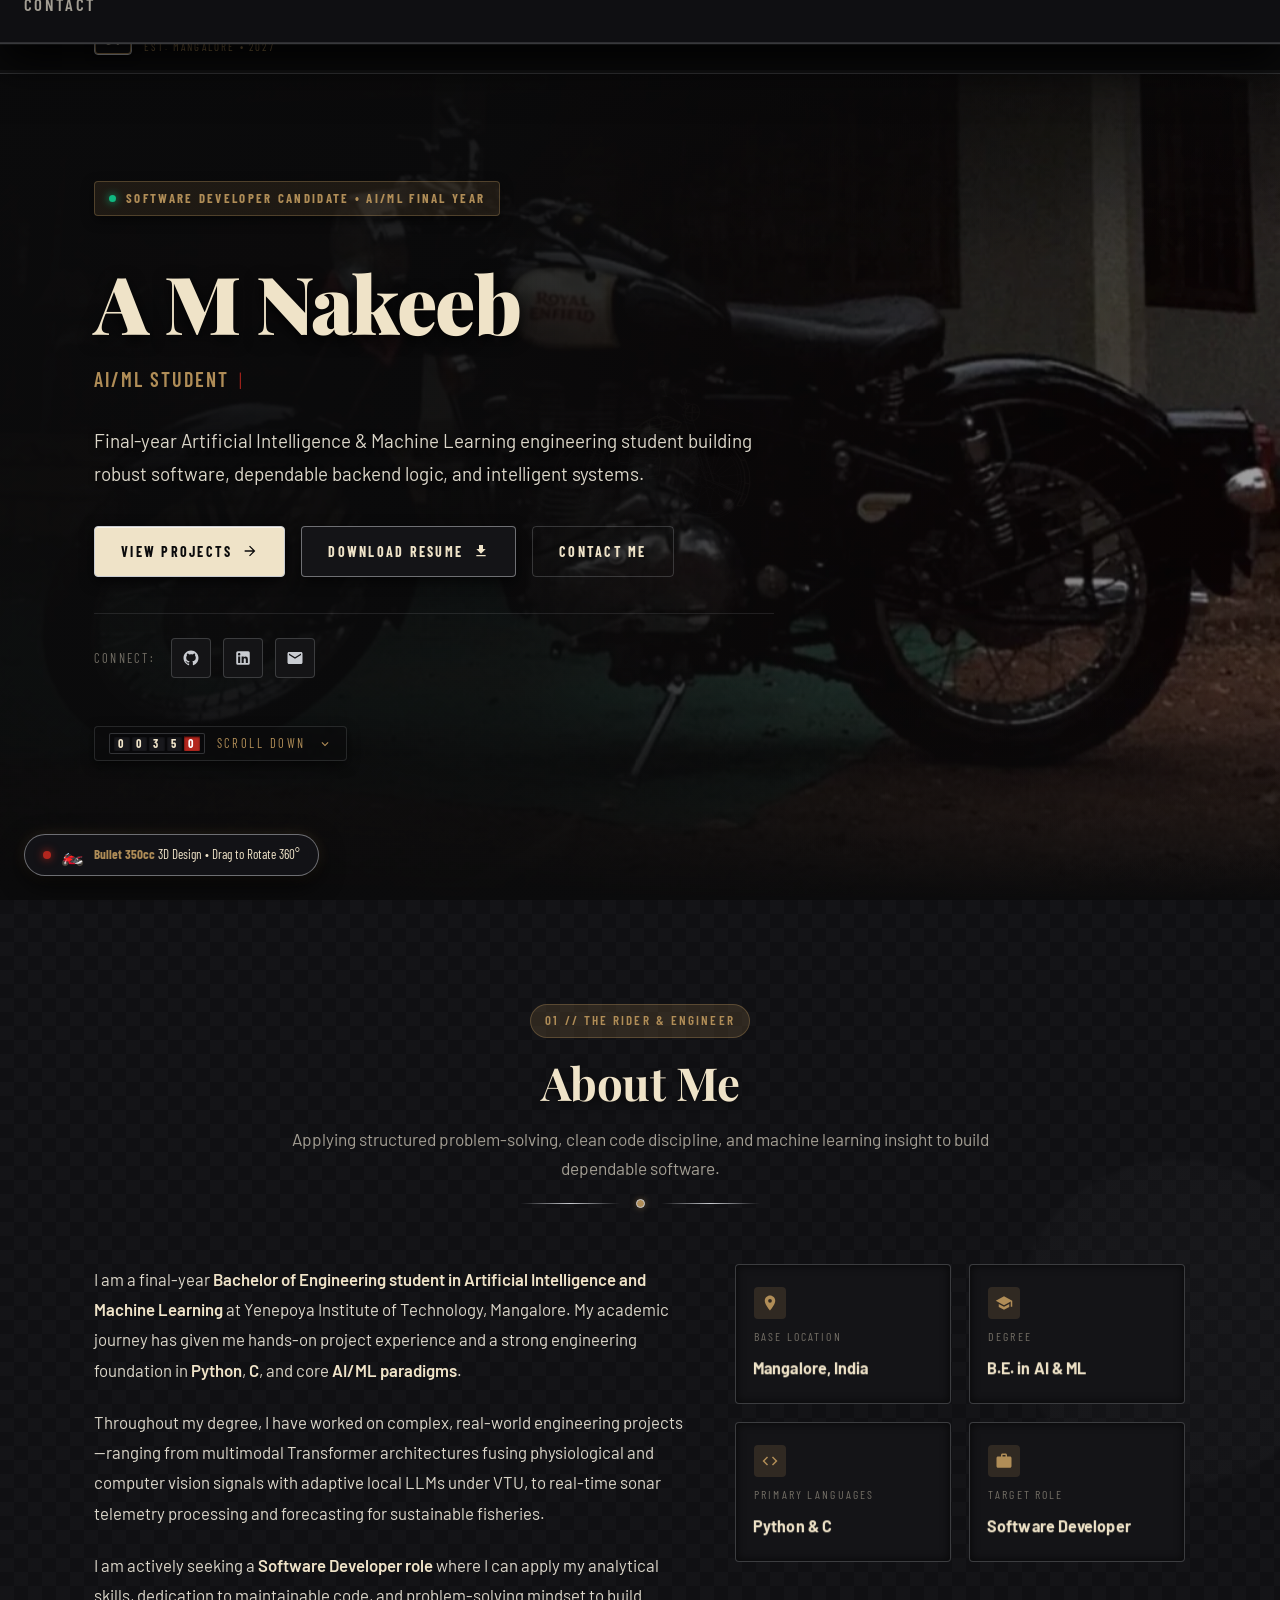
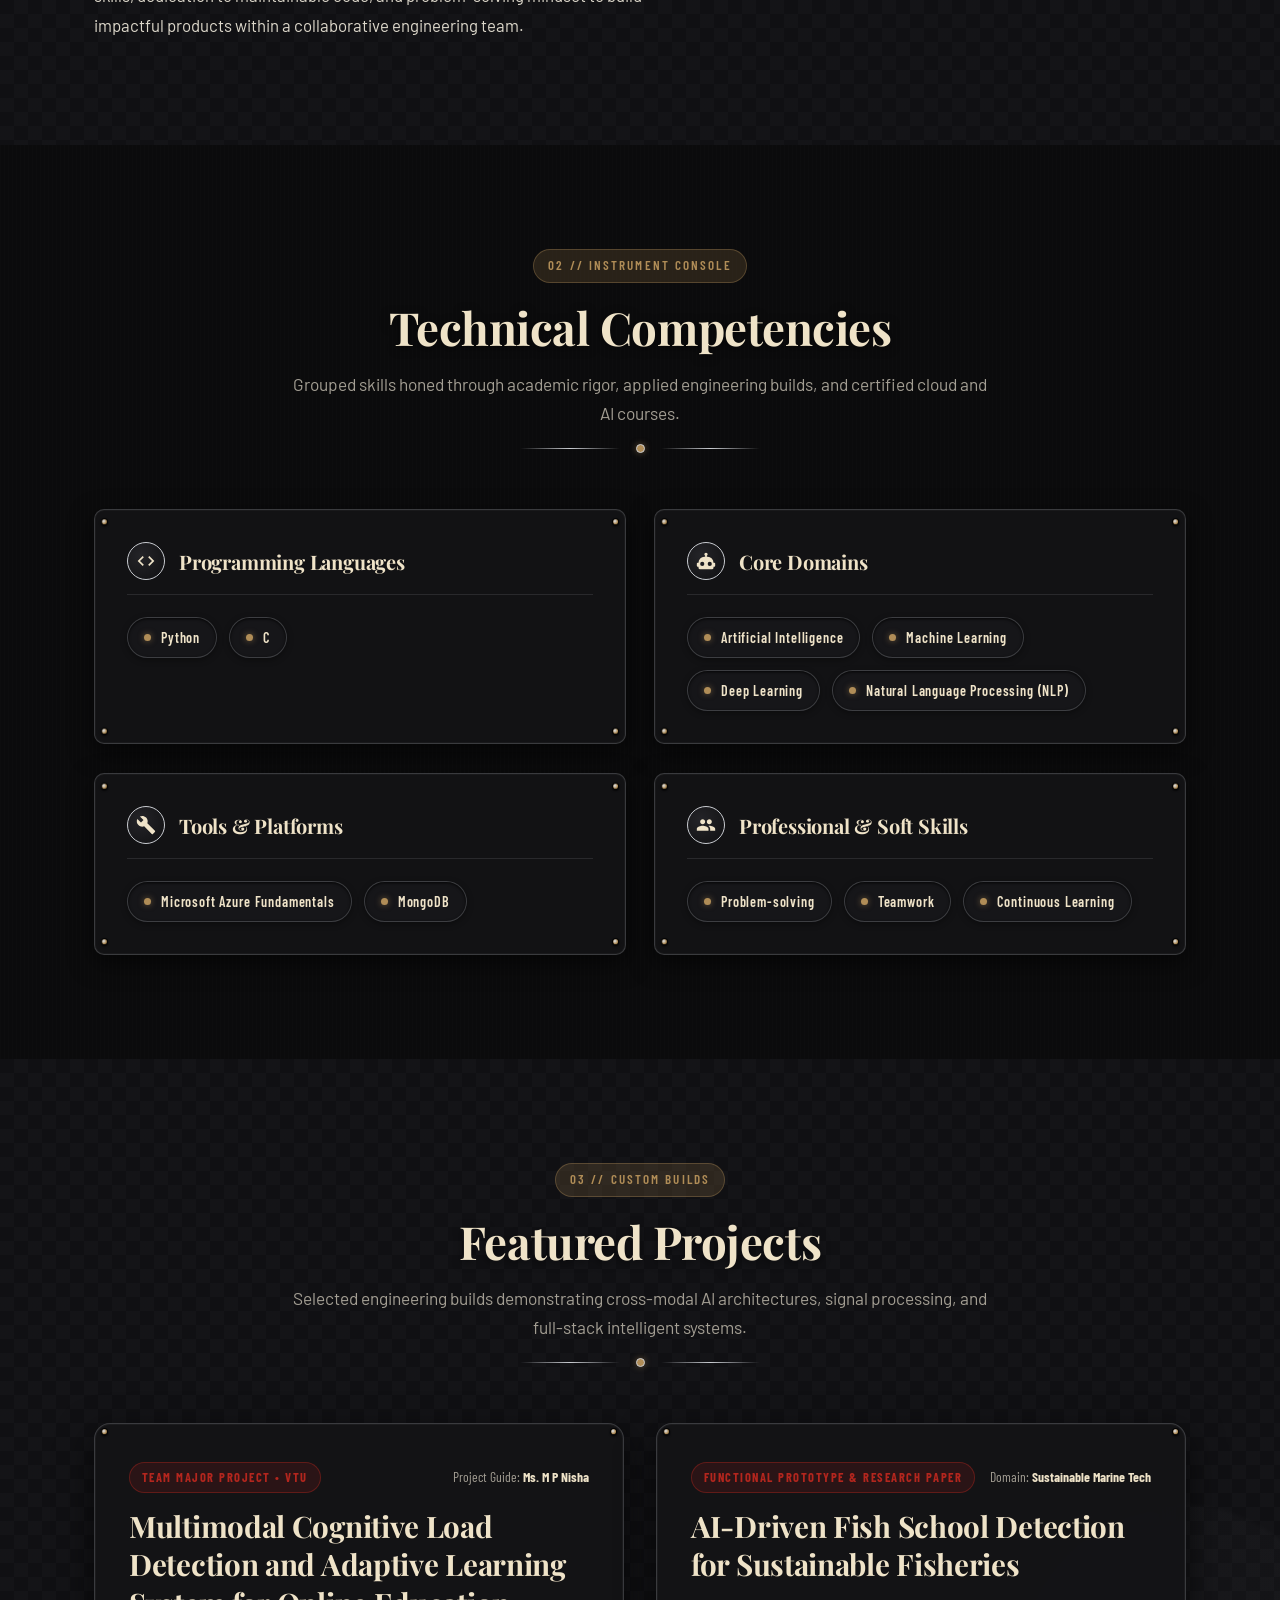
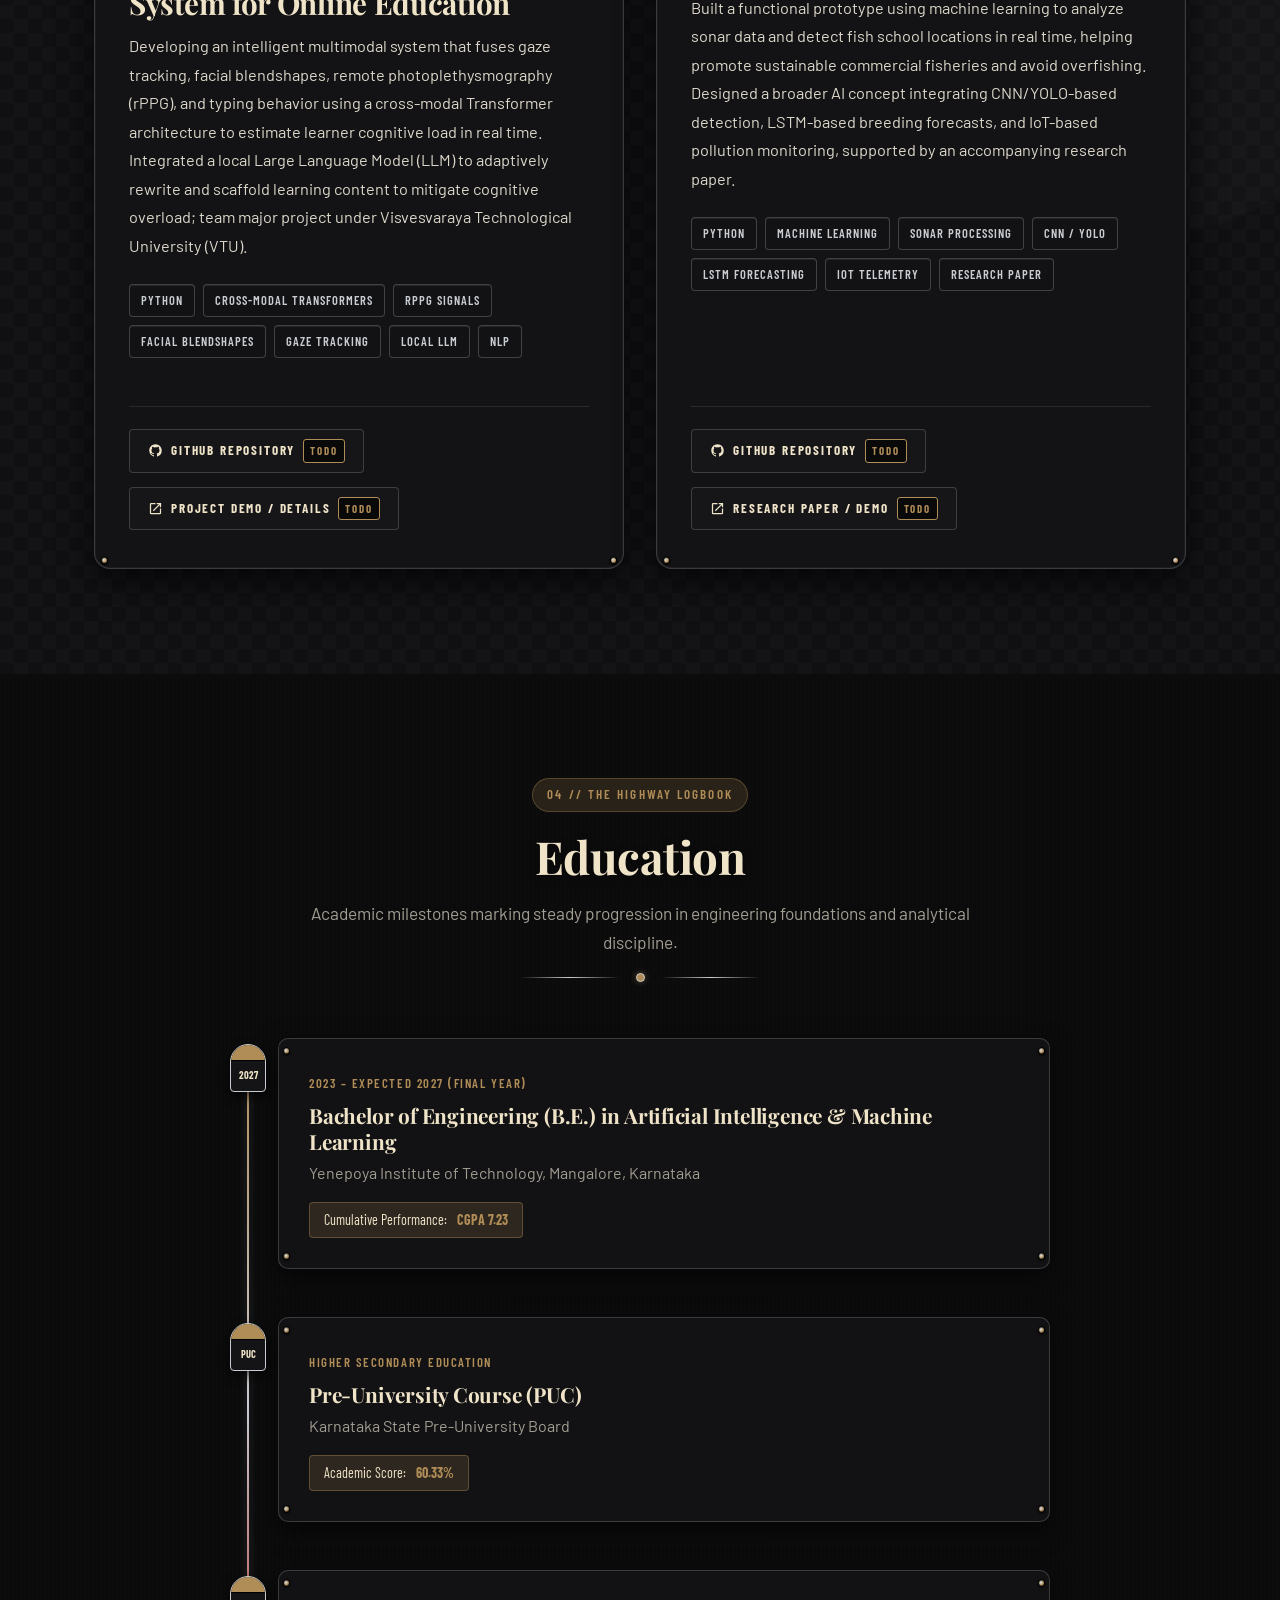
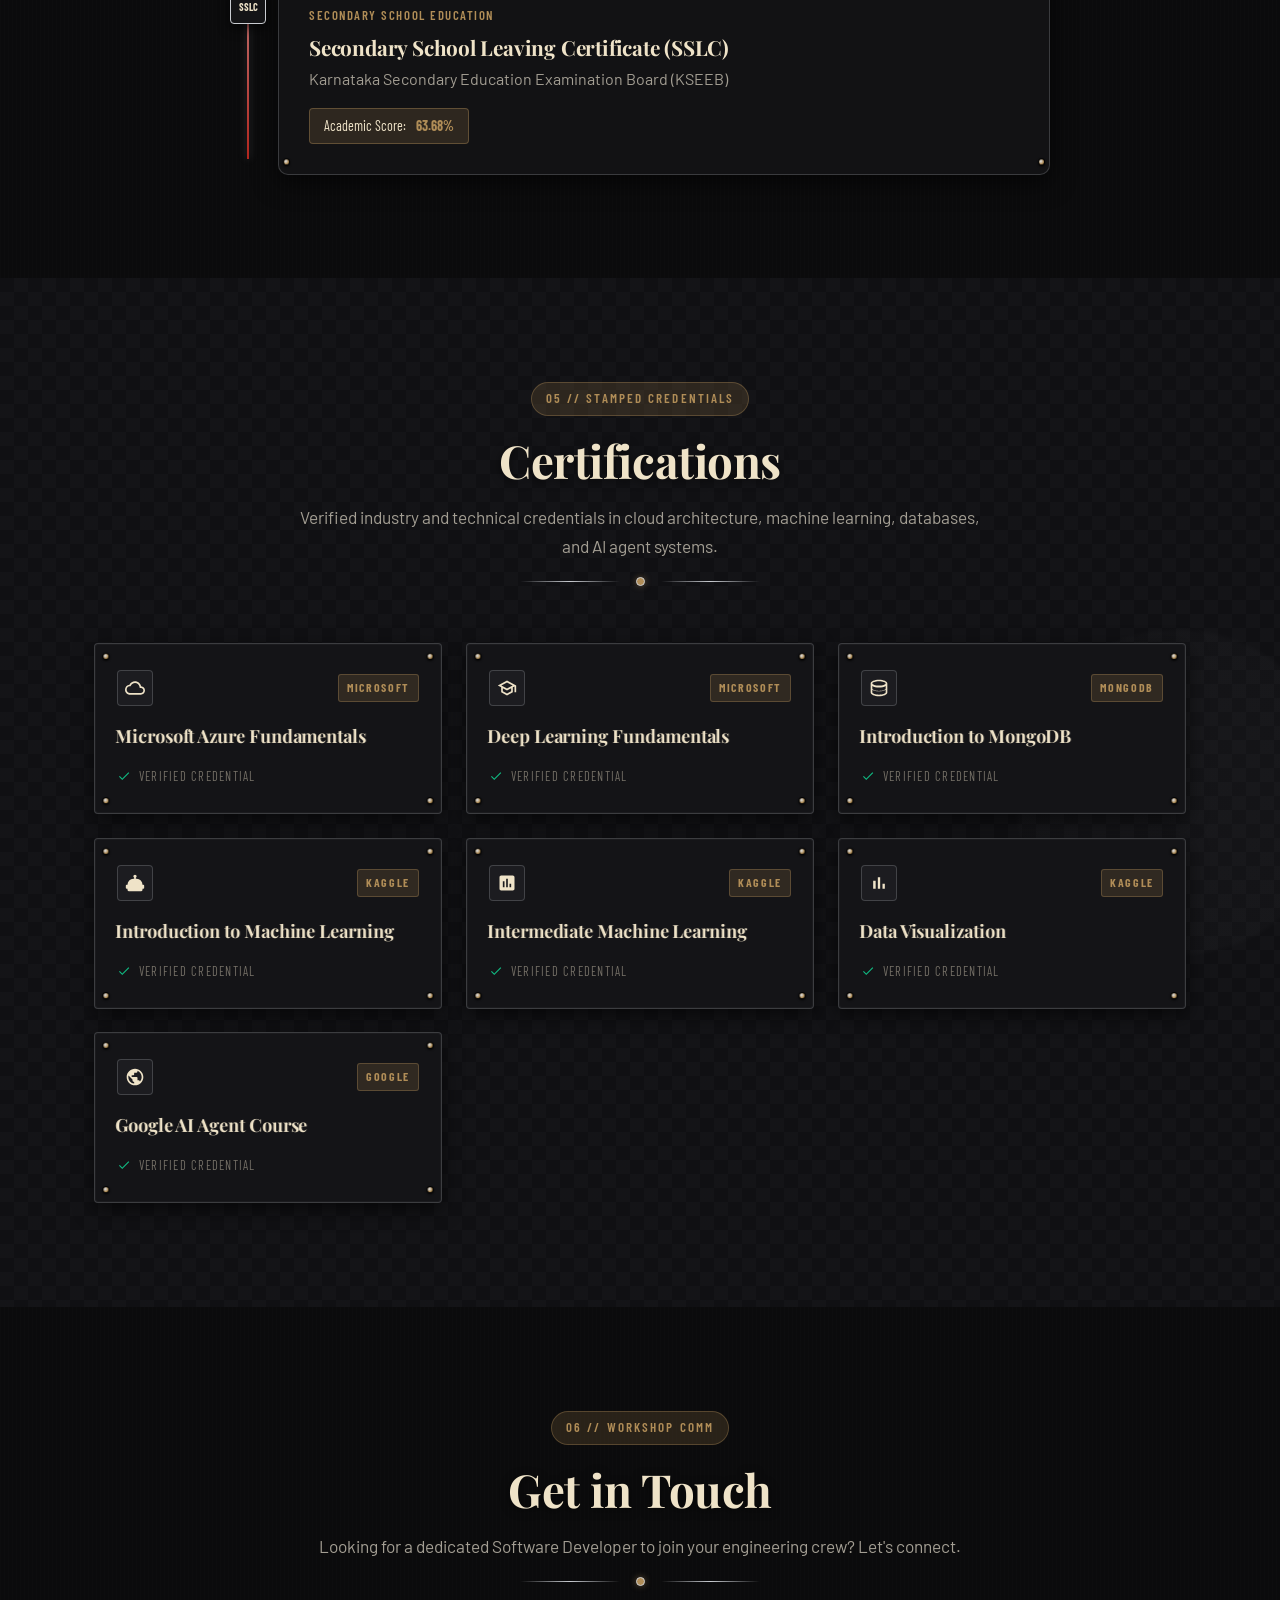
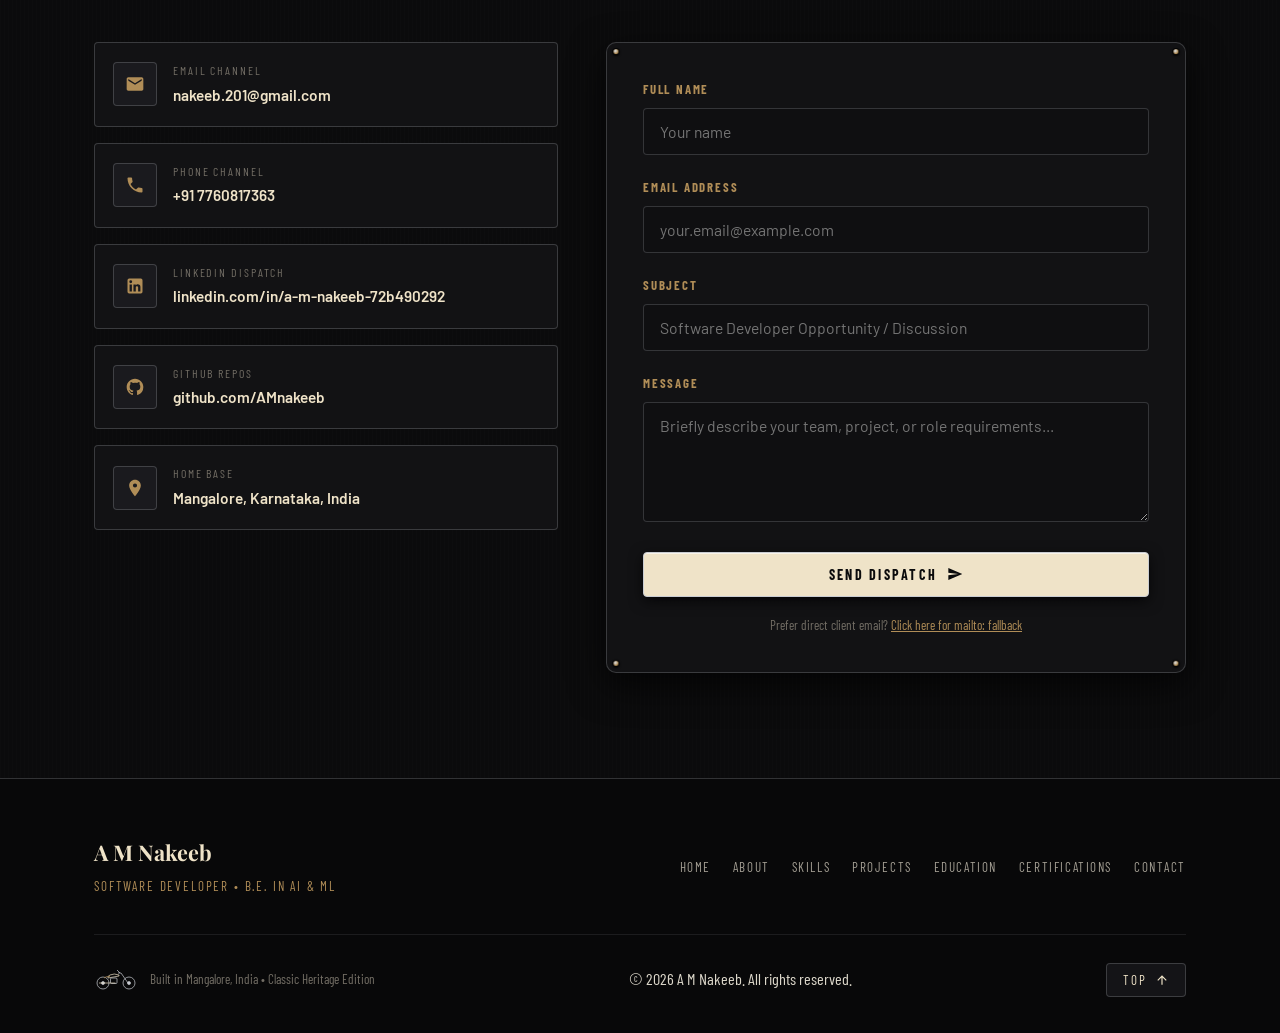
==== commit b5917910: "Royal Enfield theme update" ====
--- a/index.html
+++ b/index.html
@@ -219,7 +219,14 @@
           </div>
 
           <a href="#about" class="hero-scroll-indicator" aria-label="Scroll to About Section">
-            <span>Cruise Down</span>
+            <span class="hero-odo-badge" aria-hidden="true">
+              <span class="odo-cell">0</span>
+              <span class="odo-cell">0</span>
+              <span class="odo-cell">3</span>
+              <span class="odo-cell">5</span>
+              <span class="odo-cell">0</span>
+            </span>
+            <span>Scroll Down</span>
             <svg viewBox="0 0 24 24" aria-hidden="true">
               <path d="M7.41 8.59L12 13.17l4.59-4.58L18 10l-6 6-6-6 1.41-1.41z" />
             </svg>
@@ -1035,7 +1042,7 @@
             <!-- Long bottle exhaust pipe -->
             <path d="M 43 28 L 10 28" stroke="#efe3c8" />
           </svg>
-          <span>Crafted in Mangalore, India &bull; Inspired by the Classic Royal Enfield</span>
+          <span>Built in Mangalore, India &bull; Classic Heritage Edition</span>
         </div>
 
         <p>&copy; 2026 A M Nakeeb. All rights reserved.</p>
--- a/css/style.css
+++ b/css/style.css
@@ -213,6 +213,14 @@
 .section {
   padding: 104px 0;
   position: relative;
+  background-color: var(--bg-deep);
+  /* Brushed metal micro-texture */
+  background-image: 
+    repeating-linear-gradient(90deg, 
+      rgba(201, 204, 209, 0.012) 0px, 
+      rgba(201, 204, 209, 0.012) 1px, 
+      transparent 1px, 
+      transparent 4px);
 }
 
 @media (max-width: 768px) {
@@ -221,17 +229,18 @@
   }
 }
 
-/* Section Alternating Background */
+/* Section Alternating Background: Leather stitching & faint spoked-wheel line art */
 .section-alt {
-  background-color: rgba(15, 15, 17, 0.76);
+  background-color: #101013;
   backdrop-filter: blur(14px);
   -webkit-backdrop-filter: blur(14px);
-  /* Leather-seat diamond stitching micro-pattern */
+  /* Faint spoked-wheel line art & leather-seat diamond stitching */
   background-image:
+    radial-gradient(circle at 92% 50%, rgba(201, 204, 209, 0.025) 0%, rgba(201, 204, 209, 0.02) 160px, transparent 165px),
     linear-gradient(45deg, rgba(201, 204, 209, 0.02) 25%, transparent 25%, transparent 75%, rgba(201, 204, 209, 0.02) 75%),
     linear-gradient(45deg, rgba(201, 204, 209, 0.02) 25%, transparent 25%, transparent 75%, rgba(201, 204, 209, 0.02) 75%);
-  background-size: 28px 28px;
-  background-position: 0 0, 14px 14px;
+  background-size: auto, 28px 28px, 28px 28px;
+  background-position: center, 0 0, 14px 14px;
 }
 
 /* Persistent Interactive 3D Background Canvas */
@@ -665,7 +674,7 @@
   overflow: hidden;
 }
 
-/* Bike Photo Background Container (Fades in when Photo Mode is toggled) */
+/* Full-Screen Bike Photo Background Container */
 .hero-bg-container {
   position: absolute;
   inset: 0;
@@ -674,31 +683,39 @@
   overflow: hidden;
 }
 
+.hero-bg-container picture {
+  display: block;
+  width: 100%;
+  height: 100%;
+}
+
 .hero-bike-img {
   width: 100%;
   height: 100%;
   object-fit: cover;
-  object-position: 70% center;
-  opacity: 0;
-  transition: opacity 0.6s cubic-bezier(0.16, 1, 0.3, 1);
+  object-position: 72% center;
+  opacity: 0.88;
   animation: kenBurns 28s ease-in-out infinite alternate;
-}
-
-body.photo-mode-active .hero-bike-img {
-  opacity: 0.72;
+  transform-origin: 70% center;
+  will-change: transform;
 }
 
 @keyframes kenBurns {
   0% {
     transform: scale(1) translate(0, 0);
   }
-
   50% {
-    transform: scale(1.06) translate(-1%, -1%);
-  }
-
+    transform: scale(1.05) translate(-1%, -1%);
+  }
   100% {
     transform: scale(1.02) translate(1%, 0);
+  }
+}
+
+@media (max-width: 768px) {
+  .hero-bike-img {
+    object-position: 65% center;
+    opacity: 0.82;
   }
 }
 
@@ -710,27 +727,28 @@
     /* Horizontal readability gradient: Heavy black on left for text */
     linear-gradient(to right,
       rgba(11, 11, 12, 0.96) 0%,
-      rgba(11, 11, 12, 0.88) 38%,
-      rgba(11, 11, 12, 0.55) 70%,
-      rgba(11, 11, 12, 0.35) 100%),
+      rgba(11, 11, 12, 0.88) 40%,
+      rgba(11, 11, 12, 0.52) 72%,
+      rgba(11, 11, 12, 0.28) 100%),
     /* Vertical integration gradient */
     linear-gradient(to bottom,
-      rgba(11, 11, 12, 0.5) 0%,
-      rgba(11, 11, 12, 0.6) 65%,
+      rgba(11, 11, 12, 0.6) 0%,
+      transparent 22%,
+      transparent 70%,
       #0b0b0c 100%);
+  pointer-events: none;
 }
 
 @media (max-width: 768px) {
-  body.photo-mode-active .hero-bike-img {
-    object-position: center center;
-    opacity: 0.7;
-  }
-
   .hero-overlay {
     background:
       linear-gradient(to bottom,
-        rgba(11, 11, 12, 0.88) 0%,
-        rgba(11, 11, 12, 0.78) 45%,
+        rgba(11, 11, 12, 0.94) 0%,
+        rgba(11, 11, 12, 0.84) 45%,
+        rgba(11, 11, 12, 0.6) 75%,
+        #0b0b0c 100%);
+  }
+}
         #0b0b0c 100%);
   }
 }
@@ -1024,14 +1042,52 @@
   margin-top: 48px;
   display: inline-flex;
   align-items: center;
-  gap: 10px;
-  font-family: var(--font-mono);
-  font-size: 0.76rem;
-  letter-spacing: 0.22em;
+  gap: 12px;
+  font-family: var(--font-mono);
+  font-size: 0.78rem;
+  letter-spacing: 0.2em;
   text-transform: uppercase;
   color: var(--brass);
   cursor: pointer;
   animation: floatDown 2.2s infinite ease-in-out;
+  padding: 6px 14px;
+  border-radius: var(--radius-sm);
+  background: rgba(11, 11, 12, 0.6);
+  border: 1px solid rgba(201, 204, 209, 0.15);
+  box-shadow: 0 4px 12px rgba(0, 0, 0, 0.6);
+  transition: all var(--transition-fast);
+}
+
+.hero-scroll-indicator:hover {
+  color: var(--cream);
+  border-color: var(--crimson);
+  background: rgba(179, 38, 30, 0.15);
+}
+
+.hero-odo-badge {
+  display: inline-flex;
+  gap: 2px;
+  background: #08080a;
+  border: 1px solid var(--chrome-border);
+  padding: 2px 4px;
+  border-radius: 2px;
+}
+
+.odo-cell {
+  background: #18181c;
+  color: var(--cream);
+  font-family: var(--font-mono);
+  font-size: 0.75rem;
+  font-weight: 700;
+  padding: 1px 4px;
+  border-radius: 1px;
+  line-height: 1.1;
+  box-shadow: inset 0 1px 2px rgba(0, 0, 0, 0.9);
+}
+
+.odo-cell:last-child {
+  background: var(--crimson);
+  color: #ffffff;
 }
 
 @keyframes floatDown {
@@ -1331,12 +1387,20 @@
 }
 
 /* ==========================================================================
-   Featured Projects (Tank Badge Custom Builds)
+   Featured Projects (Tank Badge Custom Builds - Balanced 2-Card Layout)
    ========================================================================== */
 .projects-grid {
   display: grid;
-  grid-template-columns: 1fr;
-  gap: 36px;
+  grid-template-columns: repeat(2, 1fr);
+  gap: 32px;
+  align-items: stretch;
+}
+
+@media (max-width: 900px) {
+  .projects-grid {
+    grid-template-columns: 1fr;
+    gap: 24px;
+  }
 }
 
 .project-badge-card {
@@ -1344,7 +1408,7 @@
   background: var(--bg-card);
   border: 1px solid var(--chrome-border);
   border-radius: var(--radius-lg);
-  padding: 40px;
+  padding: 38px 34px;
   box-shadow:
     inset 0 0 0 1px rgba(255, 255, 255, 0.04),
     0 12px 36px rgba(0, 0, 0, 0.7);
@@ -1353,6 +1417,13 @@
   flex-direction: column;
   justify-content: space-between;
   gap: 24px;
+  height: 100%;
+}
+
+@media (max-width: 600px) {
+  .project-badge-card {
+    padding: 28px 22px;
+  }
 }
 
 .project-badge-card:hover {
@@ -1361,6 +1432,12 @@
     0 16px 48px rgba(0, 0, 0, 0.9),
     0 0 20px rgba(179, 38, 30, 0.25);
   transform: translateY(-4px);
+}
+
+.project-card-main {
+  display: flex;
+  flex-direction: column;
+  flex-grow: 1;
 }
 
 .project-meta-top {
